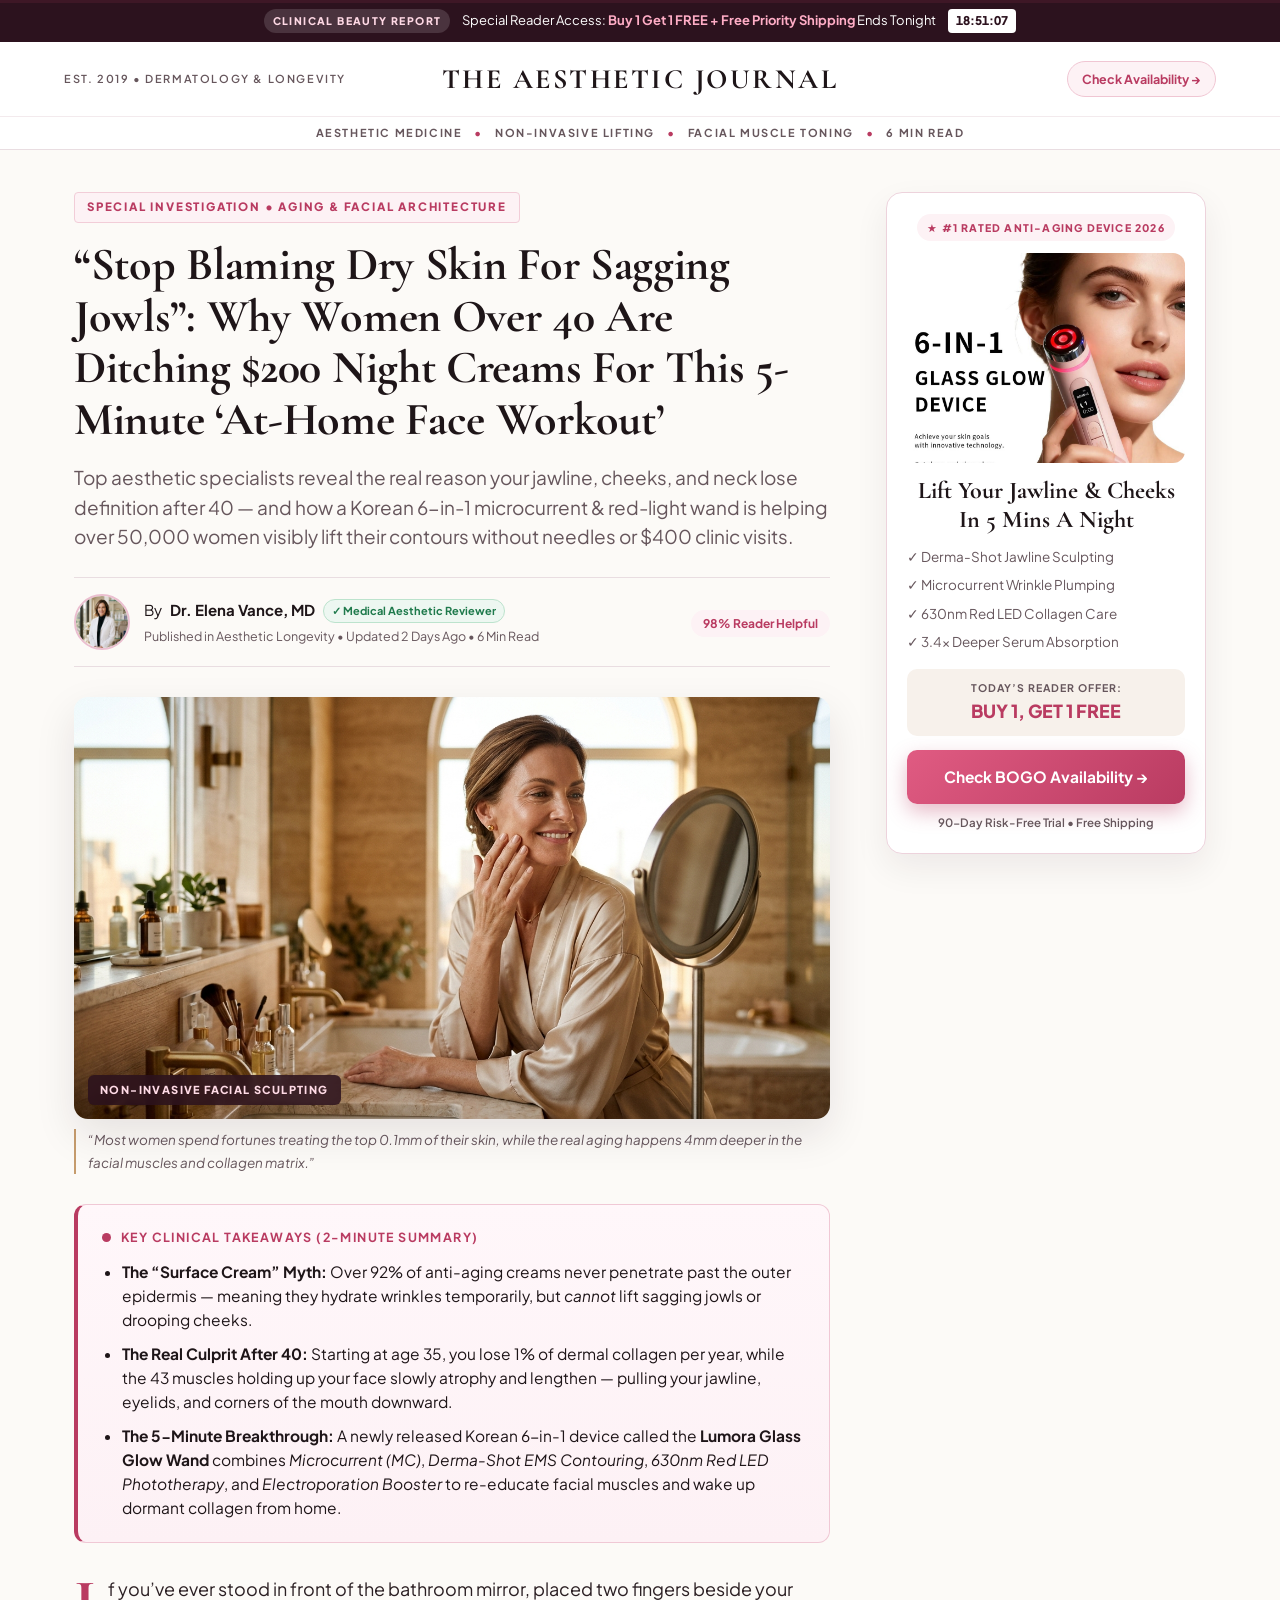
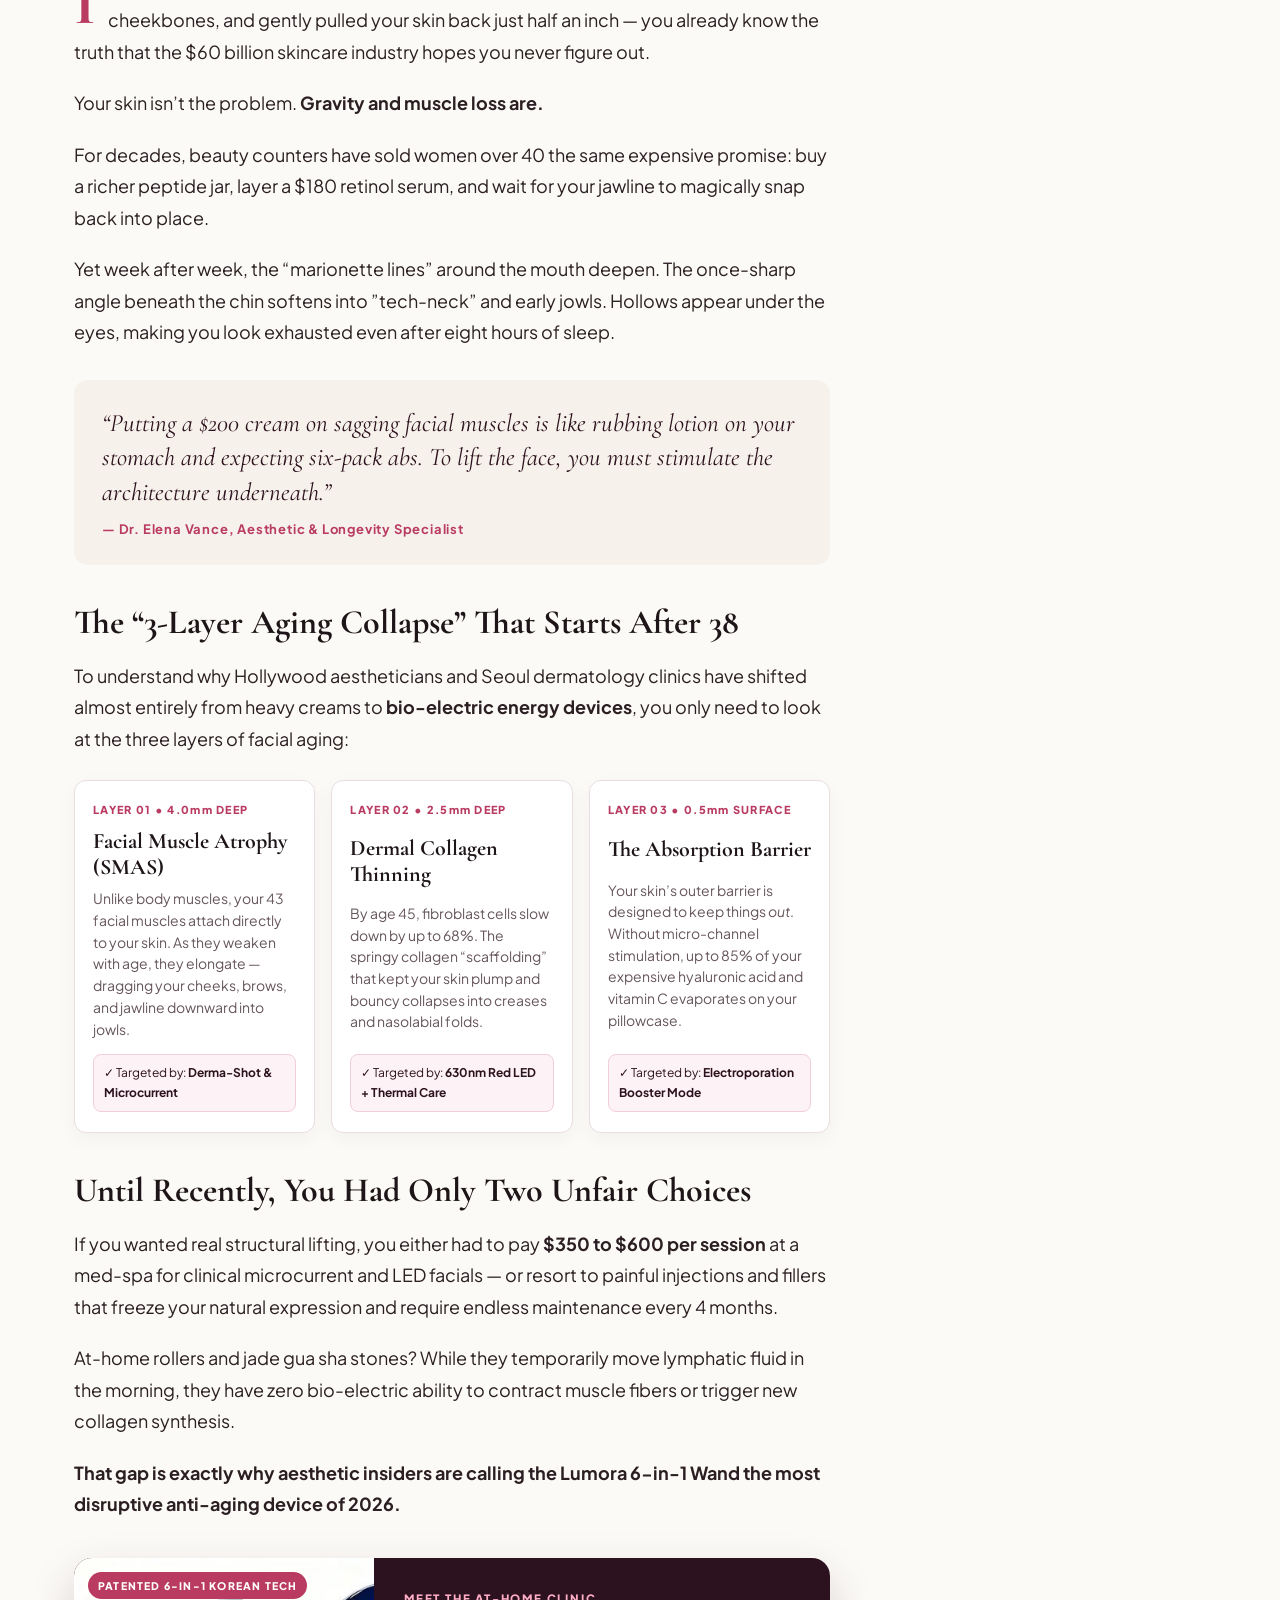
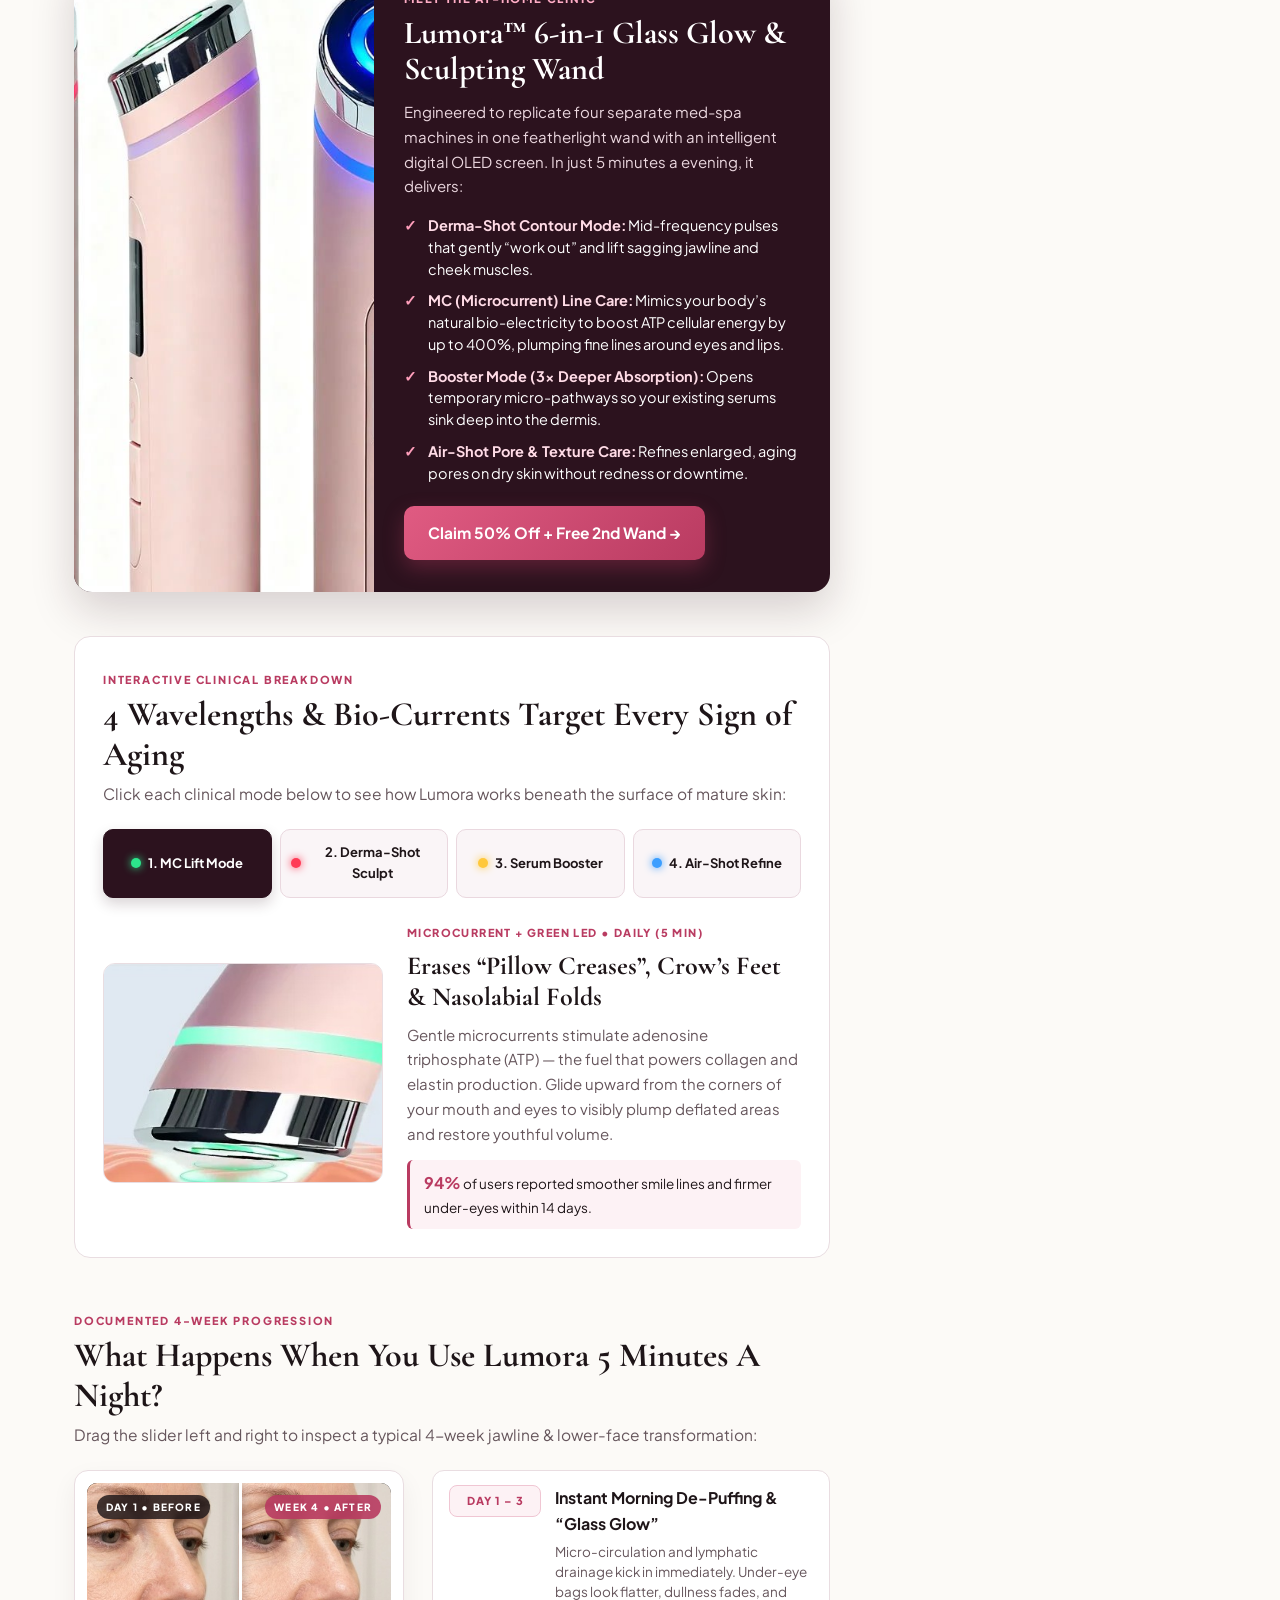
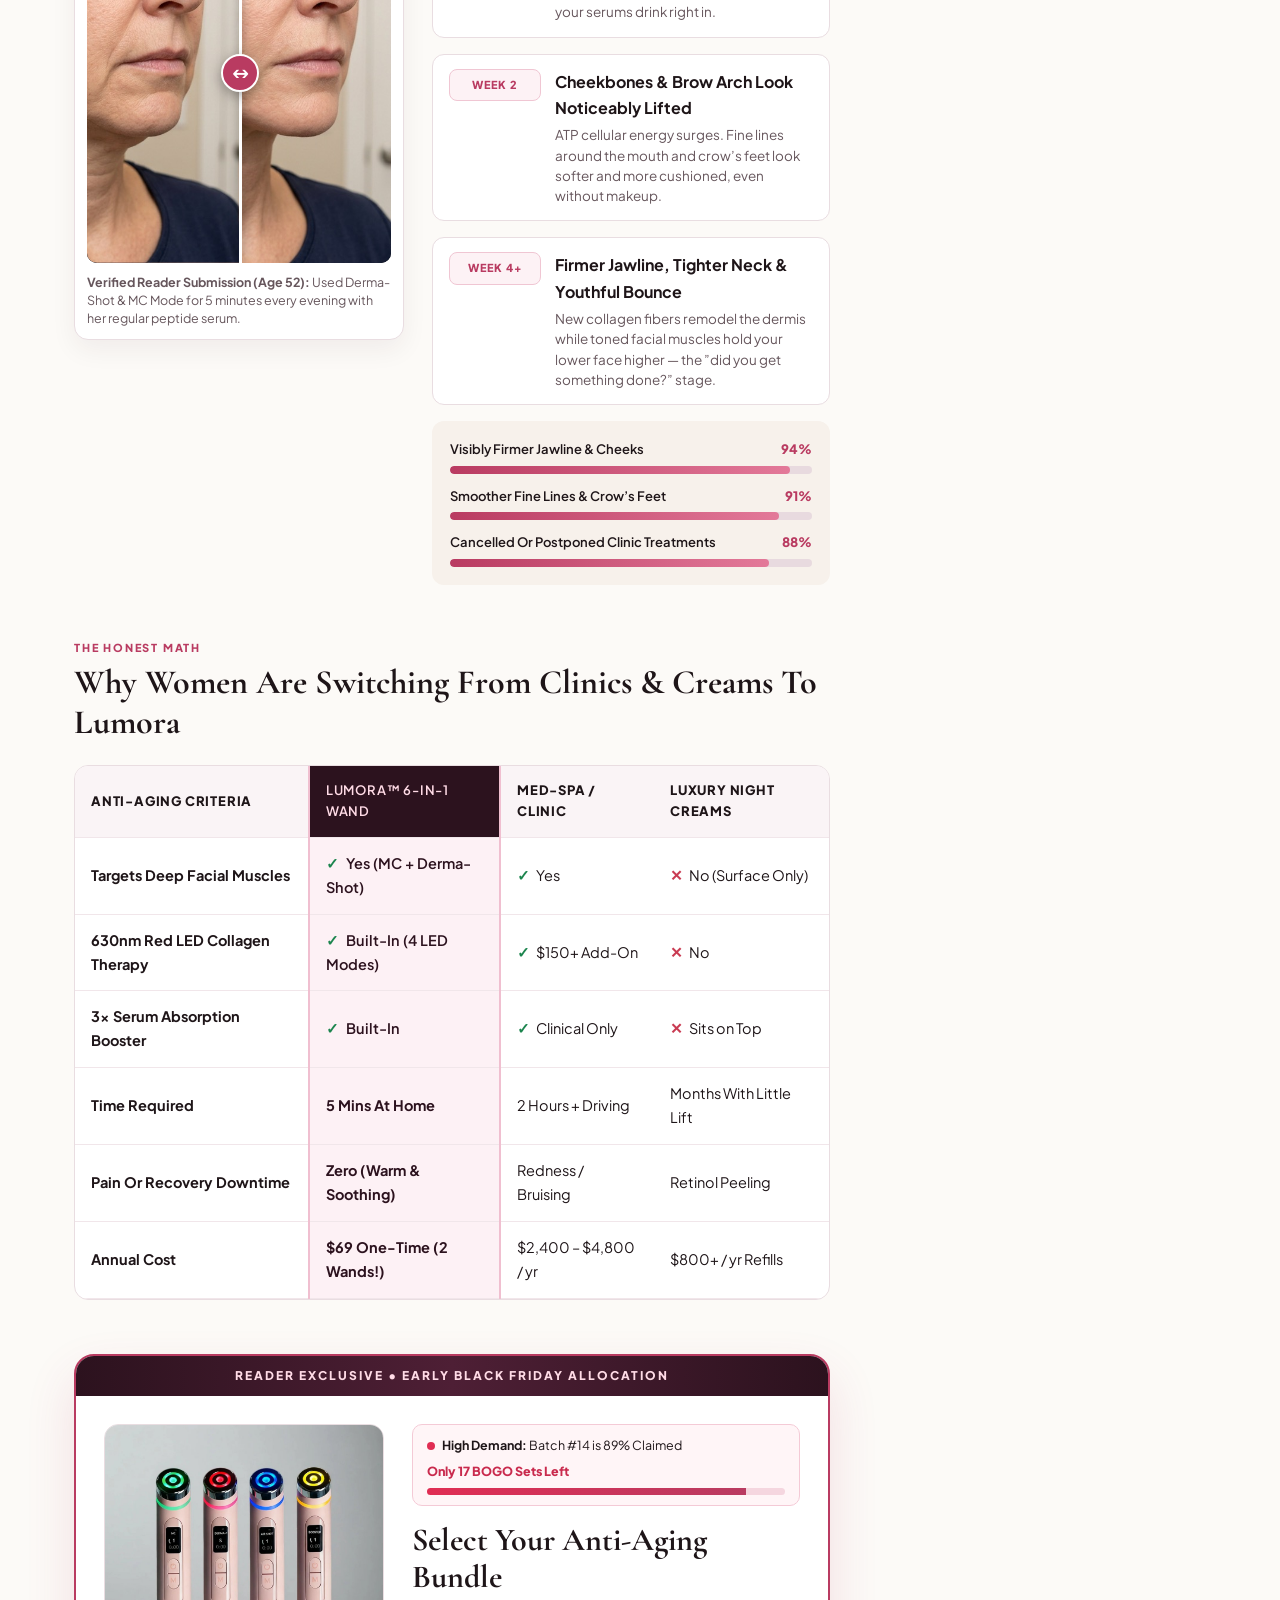
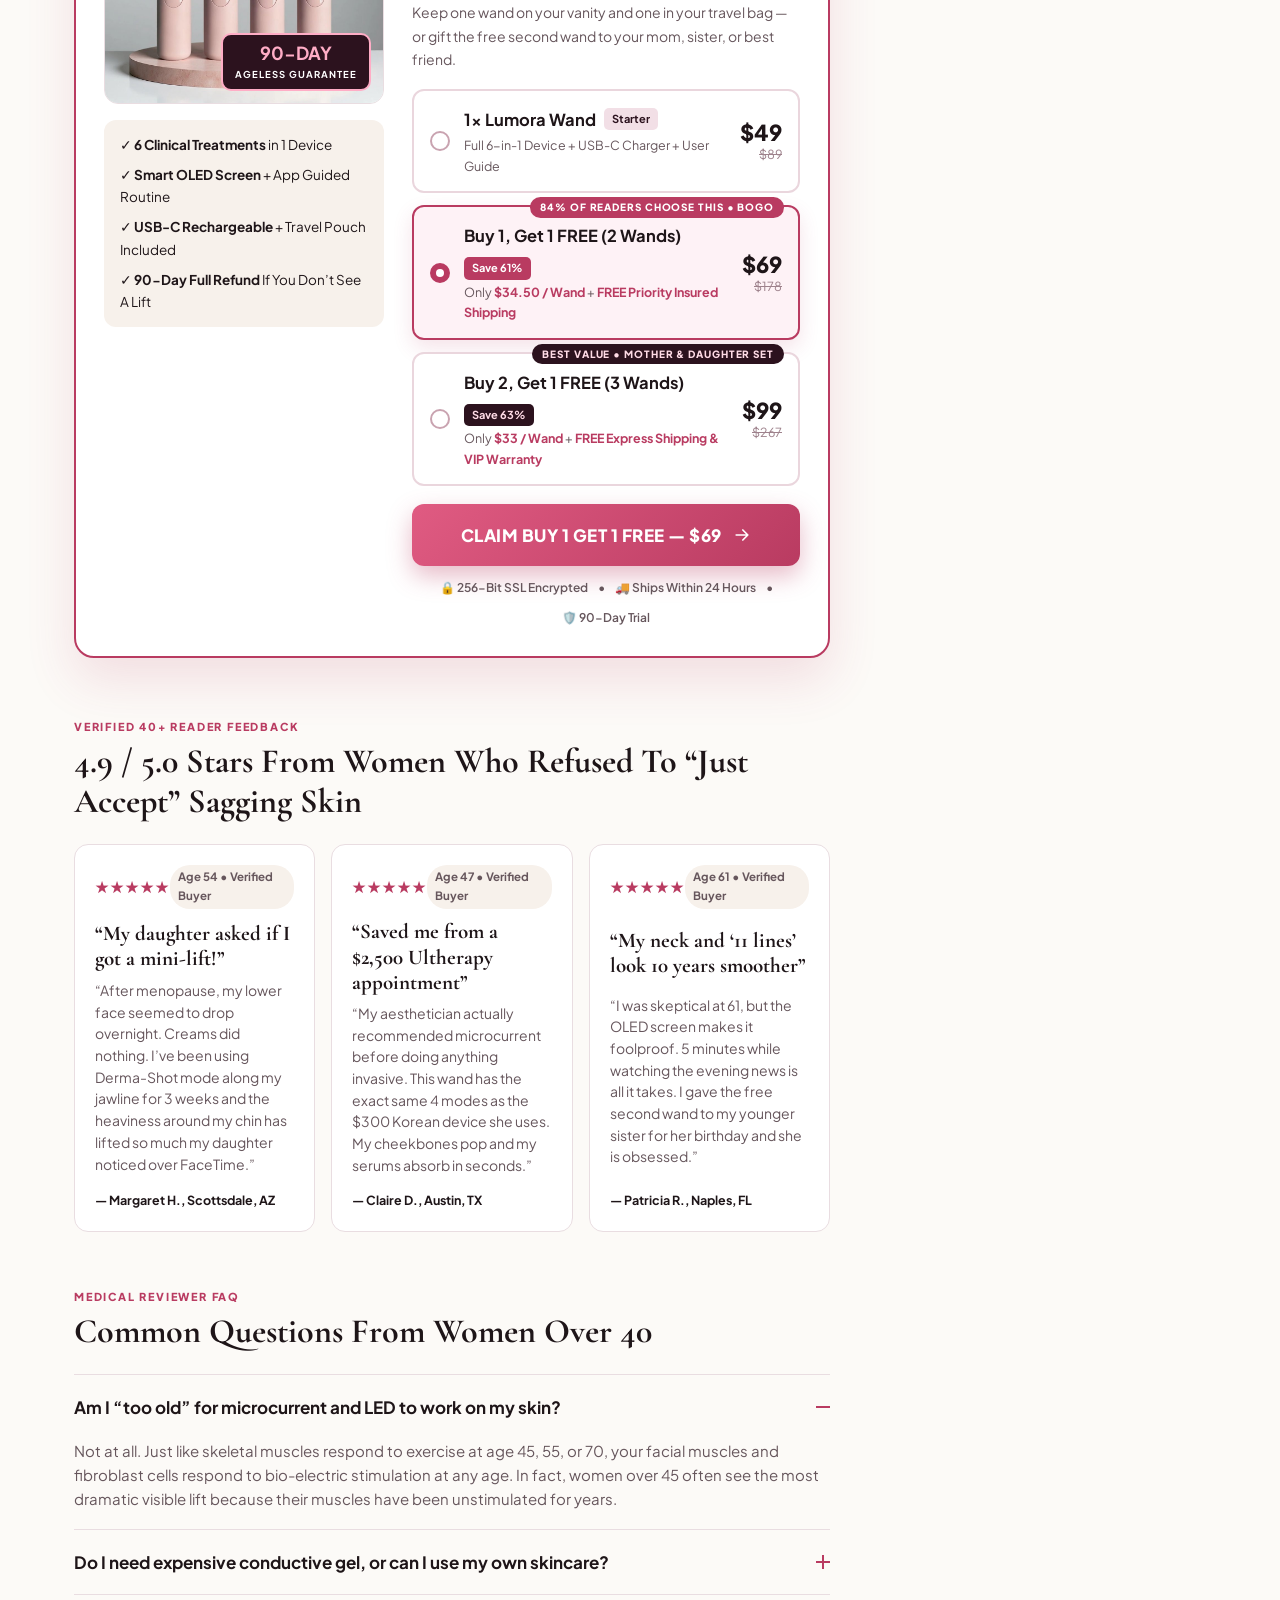
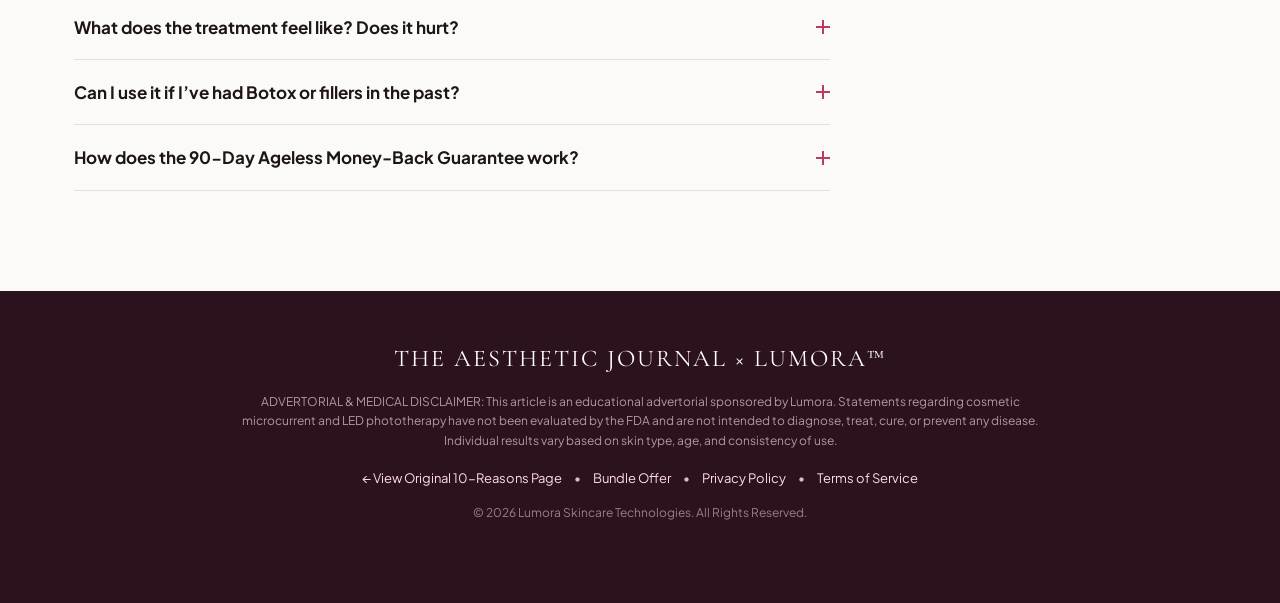
==== v2/index.html @ 158584a9 "Fix /v2 root-relative paths for CSS, JS, and assets on Vercel" ====
<!DOCTYPE html>
<html lang="en">
<head>
  <meta charset="UTF-8" />
  <meta name="viewport" content="width=device-width, initial-scale=1.0" />
  <title>“Stop Blaming Dry Skin For Sagging Jowls” — The 5-Minute At-Home Protocol Lifting 45+ Faces</title>
  <meta name="description" content="Why $200 anti-aging creams can't reach facial muscles — and how Korean dual-frequency microcurrent + 630nm Red LED is helping women over 40 lift sagging jawlines in 5 minutes a night." />
  <link rel="preconnect" href="https://fonts.googleapis.com" />
  <link rel="preconnect" href="https://fonts.gstatic.com" crossorigin />
  <link href="https://fonts.googleapis.com/css2?family=Cormorant+Garamond:ital,wght@0,500;0,600;0,700;1,500;1,600&family=Plus+Jakarta+Sans:wght@400;500;600;700;800&display=swap" rel="stylesheet" />
  <link rel="stylesheet" href="/v2/styles.css" />
</head>
<body>

  <!-- Reading Progress Bar -->
  <div class="read-progress"><div class="read-progress__bar" id="readBar"></div></div>

  <!-- Top Announcement -->
  <div class="ann-bar">
    <div class="ann-bar__inner">
      <span class="ann-bar__pill">CLINICAL BEAUTY REPORT</span>
      <span class="ann-bar__text">Special Reader Access: <strong>Buy 1 Get 1 FREE + Free Priority Shipping</strong> Ends Tonight</span>
      <span class="ann-bar__timer" id="annTimer">02:47:19</span>
    </div>
  </div>

  <!-- Publication Masthead -->
  <header class="masthead">
    <div class="masthead__inner">
      <div class="masthead__left">EST. 2019 • DERMATOLOGY &amp; LONGEVITY</div>
      <div class="masthead__brand">THE AESTHETIC JOURNAL</div>
      <div class="masthead__right">
        <a href="#offer" class="masthead__cta">Check Availability →</a>
      </div>
    </div>
    <nav class="subnav">
      <span>AESTHETIC MEDICINE</span>
      <span class="dot-sep">•</span>
      <span>NON-INVASIVE LIFTING</span>
      <span class="dot-sep">•</span>
      <span>FACIAL MUSCLE TONING</span>
      <span class="dot-sep">•</span>
      <span>6 MIN READ</span>
    </nav>
  </header>

  <!-- Main Editorial + Sticky Sidebar Layout -->
  <div class="layout">
    <main class="article">

      <!-- Category & Headline -->
      <div class="kicker">SPECIAL INVESTIGATION • AGING &amp; FACIAL ARCHITECTURE</div>
      <h1 class="title">“Stop Blaming Dry Skin For Sagging Jowls”: Why Women Over 40 Are Ditching $200 Night Creams For This 5-Minute ‘At-Home Face Workout’</h1>
      <p class="subtitle">Top aesthetic specialists reveal the real reason your jawline, cheeks, and neck lose definition after 40 — and how a Korean 6-in-1 microcurrent &amp; red-light wand is helping over 50,000 women visibly lift their contours without needles or $400 clinic visits.</p>

      <!-- Byline -->
      <div class="byline">
        <img class="byline__avatar" src="/assets/v2_doctor.jpg" alt="Dr. Elena Vance, Aesthetic Specialist" />
        <div class="byline__meta">
          <div class="byline__author">
            By <strong>Dr. Elena Vance, MD</strong>
            <span class="byline__badge">✓ Medical Aesthetic Reviewer</span>
          </div>
          <div class="byline__sub">Published in Aesthetic Longevity • Updated 2 Days Ago • 6 Min Read</div>
        </div>
        <div class="byline__share">
          <span>98% Reader Helpful</span>
        </div>
      </div>

      <!-- Hero Visual -->
      <figure class="hero-fig reveal">
        <div class="hero-fig__img-wrap">
          <img src="/assets/v2_woman_hero.jpg" alt="Woman admiring her lifted, radiant jawline in the morning mirror" />
          <div class="hero-fig__tag">NON-INVASIVE FACIAL SCULPTING</div>
        </div>
        <figcaption>“Most women spend fortunes treating the top 0.1mm of their skin, while the real aging happens 4mm deeper in the facial muscles and collagen matrix.”</figcaption>
      </figure>

      <!-- Executive Summary Box -->
      <div class="exec-summary reveal">
        <div class="exec-summary__head">
          <span class="pulse-dot"></span>
          <strong>KEY CLINICAL TAKEAWAYS (2-MINUTE SUMMARY)</strong>
        </div>
        <ul>
          <li><strong>The “Surface Cream” Myth:</strong> Over 92% of anti-aging creams never penetrate past the outer epidermis — meaning they hydrate wrinkles temporarily, but <em>cannot</em> lift sagging jowls or drooping cheeks.</li>
          <li><strong>The Real Culprit After 40:</strong> Starting at age 35, you lose 1% of dermal collagen per year, while the 43 muscles holding up your face slowly atrophy and lengthen — pulling your jawline, eyelids, and corners of the mouth downward.</li>
          <li><strong>The 5-Minute Breakthrough:</strong> A newly released Korean 6-in-1 device called the <strong>Lumora Glass Glow Wand</strong> combines <em>Microcurrent (MC)</em>, <em>Derma-Shot EMS Contouring</em>, <em>630nm Red LED Phototherapy</em>, and <em>Electroporation Booster</em> to re-educate facial muscles and wake up dormant collagen from home.</li>
        </ul>
      </div>

      <!-- Editorial Story Copy -->
      <div class="prose">
        <p class="dropcap">If you’ve ever stood in front of the bathroom mirror, placed two fingers beside your cheekbones, and gently pulled your skin back just half an inch — you already know the truth that the $60 billion skincare industry hopes you never figure out.</p>

        <p>Your skin isn’t the problem. <strong>Gravity and muscle loss are.</strong></p>

        <p>For decades, beauty counters have sold women over 40 the same expensive promise: buy a richer peptide jar, layer a $180 retinol serum, and wait for your jawline to magically snap back into place.</p>

        <p>Yet week after week, the “marionette lines” around the mouth deepen. The once-sharp angle beneath the chin softens into ”tech-neck” and early jowls. Hollows appear under the eyes, making you look exhausted even after eight hours of sleep.</p>

        <blockquote class="pullquote reveal">
          “Putting a $200 cream on sagging facial muscles is like rubbing lotion on your stomach and expecting six-pack abs. To lift the face, you must stimulate the architecture underneath.”
          <cite>— Dr. Elena Vance, Aesthetic &amp; Longevity Specialist</cite>
        </blockquote>

        <h2>The “3-Layer Aging Collapse” That Starts After 38</h2>
        <p>To understand why Hollywood aestheticians and Seoul dermatology clinics have shifted almost entirely from heavy creams to <strong>bio-electric energy devices</strong>, you only need to look at the three layers of facial aging:</p>
      </div>

      <!-- 3 Pillars Anatomy Cards -->
      <div class="pillars reveal">
        <div class="pillar">
          <div class="pillar__num">LAYER 01 • 4.0mm DEEP</div>
          <h3>Facial Muscle Atrophy (SMAS)</h3>
          <p>Unlike body muscles, your 43 facial muscles attach directly to your skin. As they weaken with age, they elongate — dragging your cheeks, brows, and jawline downward into jowls.</p>
          <div class="pillar__fix">✓ Targeted by: <strong>Derma-Shot &amp; Microcurrent</strong></div>
        </div>
        <div class="pillar">
          <div class="pillar__num">LAYER 02 • 2.5mm DEEP</div>
          <h3>Dermal Collagen Thinning</h3>
          <p>By age 45, fibroblast cells slow down by up to 68%. The springy collagen “scaffolding” that kept your skin plump and bouncy collapses into creases and nasolabial folds.</p>
          <div class="pillar__fix">✓ Targeted by: <strong>630nm Red LED + Thermal Care</strong></div>
        </div>
        <div class="pillar">
          <div class="pillar__num">LAYER 03 • 0.5mm SURFACE</div>
          <h3>The Absorption Barrier</h3>
          <p>Your skin’s outer barrier is designed to keep things <em>out</em>. Without micro-channel stimulation, up to 85% of your expensive hyaluronic acid and vitamin C evaporates on your pillowcase.</p>
          <div class="pillar__fix">✓ Targeted by: <strong>Electroporation Booster Mode</strong></div>
        </div>
      </div>

      <div class="prose">
        <h2>Until Recently, You Had Only Two Unfair Choices</h2>
        <p>If you wanted real structural lifting, you either had to pay <strong>$350 to $600 per session</strong> at a med-spa for clinical microcurrent and LED facials — or resort to painful injections and fillers that freeze your natural expression and require endless maintenance every 4 months.</p>

        <p>At-home rollers and jade gua sha stones? While they temporarily move lymphatic fluid in the morning, they have zero bio-electric ability to contract muscle fibers or trigger new collagen synthesis.</p>

        <p><strong>That gap is exactly why aesthetic insiders are calling the Lumora 6-in-1 Wand the most disruptive anti-aging device of 2026.</strong></p>
      </div>

      <!-- Product Reveal Spotlight -->
      <section class="spotlight reveal">
        <div class="spotlight__grid">
          <div class="spotlight__media">
            <img src="/assets/r6.jpg" alt="Lumora 6-in-1 Glass Glow Wand close up" />
            <span class="spotlight__badge">PATENTED 6-IN-1 KOREAN TECH</span>
          </div>
          <div class="spotlight__content">
            <div class="spotlight__eyebrow">MEET THE AT-HOME CLINIC</div>
            <h3>Lumora™ 6-in-1 Glass Glow &amp; Sculpting Wand</h3>
            <p>Engineered to replicate four separate med-spa machines in one featherlight wand with an intelligent digital OLED screen. In just 5 minutes a evening, it delivers:</p>
            <ul class="check-list">
              <li><strong>Derma-Shot Contour Mode:</strong> Mid-frequency pulses that gently “work out” and lift sagging jawline and cheek muscles.</li>
              <li><strong>MC (Microcurrent) Line Care:</strong> Mimics your body’s natural bio-electricity to boost ATP cellular energy by up to 400%, plumping fine lines around eyes and lips.</li>
              <li><strong>Booster Mode (3× Deeper Absorption):</strong> Opens temporary micro-pathways so your existing serums sink deep into the dermis.</li>
              <li><strong>Air-Shot Pore &amp; Texture Care:</strong> Refines enlarged, aging pores on dry skin without redness or downtime.</li>
            </ul>
            <a href="#offer" class="btn-editorial">Claim 50% Off + Free 2nd Wand →</a>
          </div>
        </div>
      </section>

      <!-- Interactive 4-Mode Clinical Switcher -->
      <section class="modes-sec reveal">
        <div class="sec-head">
          <span class="sec-head__kicker">INTERACTIVE CLINICAL BREAKDOWN</span>
          <h2>4 Wavelengths &amp; Bio-Currents Target Every Sign of Aging</h2>
          <p>Click each clinical mode below to see how Lumora works beneath the surface of mature skin:</p>
        </div>

        <div class="modes-tabs" role="tablist">
          <button class="mode-tab is-active" data-mode="mc" role="tab">
            <span class="led-dot led-dot--green"></span>1. MC Lift Mode
          </button>
          <button class="mode-tab" data-mode="derma" role="tab">
            <span class="led-dot led-dot--red"></span>2. Derma-Shot Sculpt
          </button>
          <button class="mode-tab" data-mode="booster" role="tab">
            <span class="led-dot led-dot--yellow"></span>3. Serum Booster
          </button>
          <button class="mode-tab" data-mode="air" role="tab">
            <span class="led-dot led-dot--blue"></span>4. Air-Shot Refine
          </button>
        </div>

        <div class="modes-panels">
          <div class="mode-panel is-active" data-panel="mc">
            <img src="/assets/r2.jpg" alt="MC Mode Line and Volume Care" />
            <div class="mode-panel__info">
              <span class="mode-panel__tag">MICROCURRENT + GREEN LED • DAILY (5 MIN)</span>
              <h3>Erases “Pillow Creases”, Crow’s Feet &amp; Nasolabial Folds</h3>
              <p>Gentle microcurrents stimulate adenosine triphosphate (ATP) — the fuel that powers collagen and elastin production. Glide upward from the corners of your mouth and eyes to visibly plump deflated areas and restore youthful volume.</p>
              <div class="mode-panel__stat"><strong>94%</strong> of users reported smoother smile lines and firmer under-eyes within 14 days.</div>
            </div>
          </div>

          <div class="mode-panel" data-panel="derma">
            <img src="/assets/r8.jpg" alt="Derma Shot Mode Contour and Elasticity" />
            <div class="mode-panel__info">
              <span class="mode-panel__tag">EMS CONTOUR + 630nm RED LED • 3× WEEK</span>
              <h3>Snatches Sagging Jowls, Double Chin &amp; Neck Laxity</h3>
              <p>Specifically calibrated for the deeper SMAS muscle layer along the mandible and cheekbones. Pause for 1–2 seconds along your jawline to feel a gentle, painless toning pulse that lifts drooping contours back where they belong.</p>
              <div class="mode-panel__stat"><strong>91%</strong> noticed a sharper, more sculpted jawline and tighter neck appearance by Week 3.</div>
            </div>
          </div>

          <div class="mode-panel" data-panel="booster">
            <img src="/assets/r3.jpg" alt="Booster Mode Glow Care" />
            <div class="mode-panel__info">
              <span class="mode-panel__tag">ELECTROPORATION + AMBER LED • DAILY</span>
              <h3>Makes Your $30 Drugstore Serum Perform Like a $250 Cream</h3>
              <p>Instead of letting active ingredients sit on dead surface cells, Booster Mode uses gentle warmth and sonic vibration to push hyaluronic acid, peptides, and niacinamide deep into thirsty mature skin.</p>
              <div class="mode-panel__stat"><strong>3.4×</strong> deeper active ingredient penetration compared to applying skincare with fingertips.</div>
            </div>
          </div>

          <div class="mode-panel" data-panel="air">
            <img src="/assets/ugc5.jpg" alt="Air Shot Mode Pore Care" />
            <div class="mode-panel__info">
              <span class="mode-panel__tag">MICRO-ARC + BLUE LED • 2× WEEK ON DRY SKIN</span>
              <h3>Tightens “Orange Peel” Aging Pores &amp; Rough Texture</h3>
              <p>As collagen drops after 40, pores stretch into teardrop shapes that trap foundation and make skin look textured. Air-Shot Mode resurfaces and tightens pore walls without any peeling or irritation.</p>
              <div class="mode-panel__stat"><strong>89%</strong> saw visibly smaller pores and ”glass-smooth” makeup application after 2 weeks.</div>
            </div>
          </div>
        </div>
      </section>

      <!-- Interactive Before / After Slider + 30-Day Timeline -->
      <section class="results-sec reveal" id="results">
        <div class="sec-head">
          <span class="sec-head__kicker">DOCUMENTED 4-WEEK PROGRESSION</span>
          <h2>What Happens When You Use Lumora 5 Minutes A Night?</h2>
          <p>Drag the slider left and right to inspect a typical 4-week jawline &amp; lower-face transformation:</p>
        </div>

        <div class="results-grid">
          <!-- Interactive Before/After Slider -->
          <div class="ba-card">
            <div class="ba-slider" id="baSlider">
              <img src="/assets/v2_after.jpg" alt="After 4 weeks of Lumora jawline sculpting" class="ba-slider__img ba-slider__img--after" />
              <img src="/assets/v2_before.jpg" alt="Before Lumora jawline sculpting" class="ba-slider__img ba-slider__img--before" id="baBeforeImg" />
              <span class="ba-label ba-label--before">DAY 1 • BEFORE</span>
              <span class="ba-label ba-label--after">WEEK 4 • AFTER</span>
              <div class="ba-divider" id="baDivider" style="left:50%">
                <div class="ba-handle">↔</div>
              </div>
              <input type="range" min="10" max="90" value="50" class="ba-range" id="baRange" aria-label="Compare before and after" />
            </div>
            <p class="ba-caption"><strong>Verified Reader Submission (Age 52):</strong> Used Derma-Shot &amp; MC Mode for 5 minutes every evening with her regular peptide serum.</p>
          </div>

          <!-- Week-by-Week Timeline -->
          <div class="timeline">
            <div class="tl-item">
              <div class="tl-badge">DAY 1 – 3</div>
              <div class="tl-body">
                <h4>Instant Morning De-Puffing &amp; “Glass Glow”</h4>
                <p>Micro-circulation and lymphatic drainage kick in immediately. Under-eye bags look flatter, dullness fades, and your serums drink right in.</p>
              </div>
            </div>
            <div class="tl-item">
              <div class="tl-badge">WEEK 2</div>
              <div class="tl-body">
                <h4>Cheekbones &amp; Brow Arch Look Noticeably Lifted</h4>
                <p>ATP cellular energy surges. Fine lines around the mouth and crow’s feet look softer and more cushioned, even without makeup.</p>
              </div>
            </div>
            <div class="tl-item">
              <div class="tl-badge">WEEK 4+</div>
              <div class="tl-body">
                <h4>Firmer Jawline, Tighter Neck &amp; Youthful Bounce</h4>
                <p>New collagen fibers remodel the dermis while toned facial muscles hold your lower face higher — the ”did you get something done?” stage.</p>
              </div>
            </div>

            <!-- Animated Stat Meters -->
            <div class="stat-bars" id="statBars">
              <div class="stat-row">
                <div class="stat-row__top"><span>Visibly Firmer Jawline &amp; Cheeks</span><strong>94%</strong></div>
                <div class="stat-track"><div class="stat-fill" data-width="94"></div></div>
              </div>
              <div class="stat-row">
                <div class="stat-row__top"><span>Smoother Fine Lines &amp; Crow’s Feet</span><strong>91%</strong></div>
                <div class="stat-track"><div class="stat-fill" data-width="91"></div></div>
              </div>
              <div class="stat-row">
                <div class="stat-row__top"><span>Cancelled Or Postponed Clinic Treatments</span><strong>88%</strong></div>
                <div class="stat-track"><div class="stat-fill" data-width="88"></div></div>
              </div>
            </div>
          </div>
        </div>
      </section>

      <!-- Cost & Efficacy Comparison Table -->
      <section class="comp-sec reveal">
        <div class="sec-head">
          <span class="sec-head__kicker">THE HONEST MATH</span>
          <h2>Why Women Are Switching From Clinics &amp; Creams To Lumora</h2>
        </div>

        <div class="comp-table-wrap">
          <table class="comp-table">
            <thead>
              <tr>
                <th>Anti-Aging Criteria</th>
                <th class="is-highlight">Lumora™ 6-in-1 Wand</th>
                <th>Med-Spa / Clinic</th>
                <th>Luxury Night Creams</th>
              </tr>
            </thead>
            <tbody>
              <tr>
                <td><strong>Targets Deep Facial Muscles</strong></td>
                <td class="is-highlight"><span class="yes">✓</span> Yes (MC + Derma-Shot)</td>
                <td><span class="yes">✓</span> Yes</td>
                <td><span class="no">✕</span> No (Surface Only)</td>
              </tr>
              <tr>
                <td><strong>630nm Red LED Collagen Therapy</strong></td>
                <td class="is-highlight"><span class="yes">✓</span> Built-In (4 LED Modes)</td>
                <td><span class="yes">✓</span> $150+ Add-On</td>
                <td><span class="no">✕</span> No</td>
              </tr>
              <tr>
                <td><strong>3× Serum Absorption Booster</strong></td>
                <td class="is-highlight"><span class="yes">✓</span> Built-In</td>
                <td><span class="yes">✓</span> Clinical Only</td>
                <td><span class="no">✕</span> Sits on Top</td>
              </tr>
              <tr>
                <td><strong>Time Required</strong></td>
                <td class="is-highlight"><strong>5 Mins At Home</strong></td>
                <td>2 Hours + Driving</td>
                <td>Months With Little Lift</td>
              </tr>
              <tr>
                <td><strong>Pain Or Recovery Downtime</strong></td>
                <td class="is-highlight"><strong>Zero (Warm &amp; Soothing)</strong></td>
                <td>Redness / Bruising</td>
                <td>Retinol Peeling</td>
              </tr>
              <tr>
                <td><strong>Annual Cost</strong></td>
                <td class="is-highlight"><strong>$69 One-Time (2 Wands!)</strong></td>
                <td>$2,400 – $4,800 / yr</td>
                <td>$800+ / yr Refills</td>
              </tr>
            </tbody>
          </table>
        </div>
      </section>

      <!-- Reader Offer / Interactive Bundle Selector -->
      <section class="offer-sec reveal" id="offer">
        <div class="offer-box">
          <div class="offer-box__ribbon">READER EXCLUSIVE • EARLY BLACK FRIDAY ALLOCATION</div>

          <div class="offer-box__grid">
            <!-- Left Visual Column -->
            <div class="offer-box__left">
              <div class="offer-box__img-card">
                <img src="/assets/r4.jpg" alt="Lumora 6-in-1 Wands showing all 4 LED modes" />
                <div class="offer-box__guarantee-badge">
                  <strong>90-DAY</strong>
                  <span>AGELESS GUARANTEE</span>
                </div>
              </div>
              <div class="offer-box__perks">
                <div>✓ <strong>6 Clinical Treatments</strong> in 1 Device</div>
                <div>✓ <strong>Smart OLED Screen</strong> + App Guided Routine</div>
                <div>✓ <strong>USB-C Rechargeable</strong> + Travel Pouch Included</div>
                <div>✓ <strong>90-Day Full Refund</strong> If You Don’t See A Lift</div>
              </div>
            </div>

            <!-- Right Interactive Bundle Selector -->
            <div class="offer-box__right">
              <div class="stock-bar">
                <div class="stock-bar__top">
                  <span><i class="live-dot"></i> <strong>High Demand:</strong> Batch #14 is 89% Claimed</span>
                  <span class="stock-bar__low">Only 17 BOGO Sets Left</span>
                </div>
                <div class="stock-bar__track"><div class="stock-bar__fill" style="width:89%"></div></div>
              </div>

              <h2 class="offer-box__title">Select Your Anti-Aging Bundle</h2>
              <p class="offer-box__sub">Keep one wand on your vanity and one in your travel bag — or gift the free second wand to your mom, sister, or best friend.</p>

              <div class="v2-bundles" role="radiogroup" aria-label="Select bundle">
                <!-- Tier 1 -->
                <label class="v2-bundle" data-cta="CLAIM 1 WAND — $49 (SAVE $40)" data-url="#checkout-v2-1">
                  <input type="radio" name="v2bundle" value="1" />
                  <span class="v2-bundle__radio"></span>
                  <span class="v2-bundle__mid">
                    <span class="v2-bundle__row">
                      <strong>1× Lumora Wand</strong>
                      <span class="v2-pill">Starter</span>
                    </span>
                    <span class="v2-bundle__desc">Full 6-in-1 Device + USB-C Charger + User Guide</span>
                  </span>
                  <span class="v2-bundle__price">
                    <strong>$49</strong>
                    <s>$89</s>
                  </span>
                </label>

                <!-- Tier 2 (Default BOGO) -->
                <label class="v2-bundle is-selected" data-cta="CLAIM BUY 1 GET 1 FREE — $69" data-url="#checkout-v2-2">
                  <span class="v2-bundle__badge">84% OF READERS CHOOSE THIS • BOGO</span>
                  <input type="radio" name="v2bundle" value="2" checked />
                  <span class="v2-bundle__radio"></span>
                  <span class="v2-bundle__mid">
                    <span class="v2-bundle__row">
                      <strong>Buy 1, Get 1 FREE (2 Wands)</strong>
                      <span class="v2-pill v2-pill--gold">Save 61%</span>
                    </span>
                    <span class="v2-bundle__desc">Only <b>$34.50 / Wand</b> + <b>FREE Priority Insured Shipping</b></span>
                  </span>
                  <span class="v2-bundle__price">
                    <strong>$69</strong>
                    <s>$178</s>
                  </span>
                </label>

                <!-- Tier 3 -->
                <label class="v2-bundle" data-cta="CLAIM 3-WAND VIP PACK — $99" data-url="#checkout-v2-3">
                  <span class="v2-bundle__badge v2-bundle__badge--dark">BEST VALUE • MOTHER &amp; DAUGHTER SET</span>
                  <input type="radio" name="v2bundle" value="3" />
                  <span class="v2-bundle__radio"></span>
                  <span class="v2-bundle__mid">
                    <span class="v2-bundle__row">
                      <strong>Buy 2, Get 1 FREE (3 Wands)</strong>
                      <span class="v2-pill v2-pill--dark">Save 63%</span>
                    </span>
                    <span class="v2-bundle__desc">Only <b>$33 / Wand</b> + <b>FREE Express Shipping &amp; VIP Warranty</b></span>
                  </span>
                  <span class="v2-bundle__price">
                    <strong>$99</strong>
                    <s>$267</s>
                  </span>
                </label>
              </div>

              <a href="#checkout-v2-2" class="btn-checkout js-cta" id="v2CtaBtn">
                <span id="v2CtaText">CLAIM BUY 1 GET 1 FREE — $69</span>
                <svg viewBox="0 0 24 24" width="20" height="20"><path d="M5 12h14m-6-6 6 6-6 6" fill="none" stroke="currentColor" stroke-width="2" stroke-linecap="round" stroke-linejoin="round"/></svg>
              </a>

              <div class="trust-row">
                <span>🔒 256-Bit SSL Encrypted</span>
                <span>•</span>
                <span>🚚 Ships Within 24 Hours</span>
                <span>•</span>
                <span>🛡️ 90-Day Trial</span>
              </div>
            </div>
          </div>
        </div>
      </section>

      <!-- Verified Reader Reviews (45–65 Demographic) -->
      <section class="rev-sec reveal">
        <div class="sec-head">
          <span class="sec-head__kicker">VERIFIED 40+ READER FEEDBACK</span>
          <h2>4.9 / 5.0 Stars From Women Who Refused To “Just Accept” Sagging Skin</h2>
        </div>

        <div class="rev-grid">
          <article class="rev-card">
            <div class="rev-card__top">
              <span class="rev-stars">★★★★★</span>
              <span class="rev-age">Age 54 • Verified Buyer</span>
            </div>
            <h3>“My daughter asked if I got a mini-lift!”</h3>
            <p>“After menopause, my lower face seemed to drop overnight. Creams did nothing. I’ve been using Derma-Shot mode along my jawline for 3 weeks and the heaviness around my chin has lifted so much my daughter noticed over FaceTime.”</p>
            <div class="rev-author">— Margaret H., Scottsdale, AZ</div>
          </article>

          <article class="rev-card">
            <div class="rev-card__top">
              <span class="rev-stars">★★★★★</span>
              <span class="rev-age">Age 47 • Verified Buyer</span>
            </div>
            <h3>“Saved me from a $2,500 Ultherapy appointment”</h3>
            <p>“My aesthetician actually recommended microcurrent before doing anything invasive. This wand has the exact same 4 modes as the $300 Korean device she uses. My cheekbones pop and my serums absorb in seconds.”</p>
            <div class="rev-author">— Claire D., Austin, TX</div>
          </article>

          <article class="rev-card">
            <div class="rev-card__top">
              <span class="rev-stars">★★★★★</span>
              <span class="rev-age">Age 61 • Verified Buyer</span>
            </div>
            <h3>“My neck and ‘11 lines’ look 10 years smoother”</h3>
            <p>“I was skeptical at 61, but the OLED screen makes it foolproof. 5 minutes while watching the evening news is all it takes. I gave the free second wand to my younger sister for her birthday and she is obsessed.”</p>
            <div class="rev-author">— Patricia R., Naples, FL</div>
          </article>
        </div>
      </section>

      <!-- Clinical FAQ -->
      <section class="faq-sec reveal">
        <div class="sec-head">
          <span class="sec-head__kicker">MEDICAL REVIEWER FAQ</span>
          <h2>Common Questions From Women Over 40</h2>
        </div>

        <div class="faq-list">
          <div class="faq-item is-open">
            <button class="faq-q" aria-expanded="true">
              <span>Am I “too old” for microcurrent and LED to work on my skin?</span>
              <i class="faq-icon"></i>
            </button>
            <div class="faq-a" style="height:auto">
              <div class="faq-a__inner">Not at all. Just like skeletal muscles respond to exercise at age 45, 55, or 70, your facial muscles and fibroblast cells respond to bio-electric stimulation at any age. In fact, women over 45 often see the most dramatic visible lift because their muscles have been unstimulated for years.</div>
            </div>
          </div>

          <div class="faq-item">
            <button class="faq-q" aria-expanded="false">
              <span>Do I need expensive conductive gel, or can I use my own skincare?</span>
              <i class="faq-icon"></i>
            </button>
            <div class="faq-a">
              <div class="faq-a__inner">You can use any water-based serum, hyaluronic acid, peptide gel, or moisturizer you already own! In fact, Lumora’s Booster Mode is specifically designed to push your existing anti-aging skincare up to 3.4× deeper into the skin.</div>
            </div>
          </div>

          <div class="faq-item">
            <button class="faq-q" aria-expanded="false">
              <span>What does the treatment feel like? Does it hurt?</span>
              <i class="faq-icon"></i>
            </button>
            <div class="faq-a">
              <div class="faq-a__inner">It is completely painless and deeply relaxing. On Levels 1–2, you’ll feel soothing warmth and a gentle micro-vibration. On Levels 3–5 in Derma-Shot mode, you’ll feel a rhythmic, painless toning pulse as your jawline muscles gently contract and lift.</div>
            </div>
          </div>

          <div class="faq-item">
            <button class="faq-q" aria-expanded="false">
              <span>Can I use it if I’ve had Botox or fillers in the past?</span>
              <i class="faq-icon"></i>
            </button>
            <div class="faq-a">
              <div class="faq-a__inner">Yes — wait 2 weeks after fresh injectables, then Lumora is wonderful for maintaining skin elasticity and circulation around treated areas. (Avoid use if you are pregnant, have a cardiac pacemaker, epilepsy, or active metal facial implants.)</div>
            </div>
          </div>

          <div class="faq-item">
            <button class="faq-q" aria-expanded="false">
              <span>How does the 90-Day Ageless Money-Back Guarantee work?</span>
              <i class="faq-icon"></i>
            </button>
            <div class="faq-a">
              <div class="faq-a__inner">Take a photo on Day 1, then use your Lumora Wand for 5 minutes a night. If you don’t see a firmer jawline, smoother lines, and a radiant glow within 90 days, simply email our support team for a full 100% refund — even if you’ve used the wand daily.</div>
            </div>
          </div>
        </div>
      </section>

    </main>

    <!-- Sticky Desktop Sidebar -->
    <aside class="sidebar">
      <div class="side-card">
        <div class="side-card__tag">★ #1 RATED ANTI-AGING DEVICE 2026</div>
        <img src="/assets/r1.jpg" alt="Lumora 6-in-1 Wand" class="side-card__img" />
        <h3>Lift Your Jawline &amp; Cheeks In 5 Mins A Night</h3>
        <ul class="side-card__list">
          <li>✓ Derma-Shot Jawline Sculpting</li>
          <li>✓ Microcurrent Wrinkle Plumping</li>
          <li>✓ 630nm Red LED Collagen Care</li>
          <li>✓ 3.4× Deeper Serum Absorption</li>
        </ul>
        <div class="side-card__deal">
          <span>TODAY’S READER OFFER:</span>
          <strong>BUY 1, GET 1 FREE</strong>
        </div>
        <a href="#offer" class="btn-editorial btn-editorial--full">Check BOGO Availability →</a>
        <div class="side-card__foot">90-Day Risk-Free Trial • Free Shipping</div>
      </div>
    </aside>
  </div>

  <!-- Editorial Footer -->
  <footer class="ed-footer">
    <div class="ed-footer__inner">
      <div class="ed-footer__brand">THE AESTHETIC JOURNAL × LUMORA™</div>
      <p class="ed-footer__disclaimer">ADVERTORIAL &amp; MEDICAL DISCLAIMER: This article is an educational advertorial sponsored by Lumora. Statements regarding cosmetic microcurrent and LED phototherapy have not been evaluated by the FDA and are not intended to diagnose, treat, cure, or prevent any disease. Individual results vary based on skin type, age, and consistency of use.</p>
      <div class="ed-footer__links">
        <a href="../">← View Original 10-Reasons Page</a>
        <span>•</span>
        <a href="#offer">Bundle Offer</a>
        <span>•</span>
        <a href="#">Privacy Policy</a>
        <span>•</span>
        <a href="#">Terms of Service</a>
      </div>
      <p class="ed-footer__copy">© 2026 Lumora Skincare Technologies. All Rights Reserved.</p>
    </div>
  </footer>

  <!-- Mobile Sticky Bottom Bar -->
  <div class="mob-sticky" id="mobSticky">
    <div class="mob-sticky__info">
      <strong>Buy 1, Get 1 FREE</strong>
      <span>90-Day Guarantee • Ends Tonight</span>
    </div>
    <a href="#offer" class="mob-sticky__btn">Claim BOGO →</a>
  </div>

  <script src="/v2/script.js"></script>
  <script>
    window.va = window.va || function () { (window.vaq = window.vaq || []).push(arguments); };
  </script>
  <script defer src="/_vercel/insights/script.js"></script>
</body>
</html>
---- v2/styles.css ----
/* =========================================================
   THE AESTHETIC JOURNAL — Anti-Aging Editorial Advertorial (v2)
   ========================================================= */
:root {
  --bg: #fcfaf7;
  --paper: #ffffff;
  --cream: #f7f1eb;
  --blush: #fdf2f5;
  --ink: #1e1518;
  --muted: #66565c;
  -- plum: #2c121e;
  --plum: #2c121e;
  --rose: #b93b61;
  --rose-dark: #96294a;
  --gold: #c69c6d;
  --border: #e9dde1;
  --serif: "Cormorant Garamond", Georgia, serif;
  --sans: "Plus Jakarta Sans", -apple-system, BlinkMacSystemFont, sans-serif;
  --radius: 14px;
}

*, *::before, *::after { box-sizing: border-box; }
html { scroll-behavior: smooth; }
body {
  margin: 0;
  background: var(--bg);
  color: var(--ink);
  font-family: var(--sans);
  line-height: 1.65;
  -webkit-font-smoothing: antialiased;
}
img { display: block; max-width: 100%; }
a { color: inherit; }
h1, h2, h3, h4, p, figure, blockquote { margin: 0; }

/* ---------------- READING PROGRESS ---------------- */
.read-progress {
  position: fixed; top: 0; left: 0; right: 0; height: 3px;
  background: rgba(185, 59, 97, 0.12); z-index: 120;
}
.read-progress__bar {
  height: 100%; width: 0%;
  background: linear-gradient(90deg, #b93b61, #e883a0);
  transition: width 80ms linear;
}

/* ---------------- ANNOUNCEMENT BAR ---------------- */
.ann-bar {
  background: var(--plum); color: #fff;
  padding: 9px 16px; font-size: 13px;
}
.ann-bar__inner {
  max-width: 1200px; margin: 0 auto;
  display: flex; align-items: center; justify-content: center; gap: 12px; flex-wrap: wrap;
}
.ann-bar__pill {
  background: rgba(255,255,255,0.14); color: #ffd9e5;
  font-size: 10.5px; font-weight: 800; letter-spacing: 1.4px;
  padding: 3px 9px; border-radius: 30px;
}
.ann-bar__text strong { color: #ffadc6; }
.ann-bar__timer {
  background: #fff; color: var(--plum);
  font-weight: 800; font-size: 12px; padding: 2px 8px; border-radius: 4px;
  font-variant-numeric: tabular-nums;
}

/* ---------------- MASTHEAD ---------------- */
.masthead {
  background: var(--paper);
  border-bottom: 1px solid var(--border);
  position: sticky; top: 0; z-index: 90;
  backdrop-filter: blur(10px);
  background: rgba(255,255,255,0.94);
}
.masthead__inner {
  max-width: 1200px; margin: 0 auto; padding: 14px 24px;
  display: grid; grid-template-columns: 1fr auto 1fr; align-items: center;
}
.masthead__left { font-size: 11px; letter-spacing: 1.6px; color: var(--muted); font-weight: 600; }
.masthead__brand {
  font-family: var(--serif); font-size: 28px; font-weight: 700;
  letter-spacing: 2.5px; color: var(--ink); text-align: center;
}
.masthead__right { display: flex; justify-content: flex-end; }
.masthead__cta {
  text-decoration: none; font-size: 12.5px; font-weight: 700;
  background: var(--blush); color: var(--rose);
  border: 1px solid #f0c6d3; padding: 7px 14px; border-radius: 30px;
  transition: all 200ms ease;
}
.masthead__cta:hover { background: var(--rose); color: #fff; }
.subnav {
  border-top: 1px solid #f3eaed;
  padding: 7px 16px; text-align: center;
  font-size: 11px; font-weight: 700; letter-spacing: 1.6px; color: var(--muted);
  display: flex; justify-content: center; gap: 12px; flex-wrap: wrap;
}
.dot-sep { color: var(--rose); }

/* ---------------- MAIN LAYOUT ---------------- */
.layout {
  max-width: 1180px; margin: 0 auto; padding: 42px 24px 80px;
  display: grid; grid-template-columns: minmax(0, 760px) 320px;
  gap: 56px; align-items: start; justify-content: space-between;
}

/* ---------------- ARTICLE HEADER ---------------- */
.kicker {
  display: inline-block;
  font-size: 11.5px; font-weight: 800; letter-spacing: 1.8px;
  color: var(--rose); text-transform: uppercase;
  background: var(--blush); border: 1px solid #f2cdd8;
  padding: 5px 12px; border-radius: 4px; margin-bottom: 16px;
}
.title {
  font-family: var(--serif);
  font-size: 46px; line-height: 1.12; font-weight: 700;
  color: var(--ink); letter-spacing: -0.3px;
}
.subtitle {
  margin-top: 18px;
  font-size: 19px; line-height: 1.55; color: var(--muted); font-weight: 400;
}

/* ---------------- BYLINE ---------------- */
.byline {
  margin-top: 26px; padding: 16px 0;
  border-top: 1px solid var(--border); border-bottom: 1px solid var(--border);
  display: flex; align-items: center; gap: 14px; flex-wrap: wrap;
}
.byline__avatar {
  width: 56px; height: 56px; border-radius: 50%; object-fit: cover;
  border: 2px solid #ebbfd0;
}
.byline__meta { flex: 1; min-width: 220px; }
.byline__author { font-size: 15px; display: flex; align-items: center; gap: 8px; flex-wrap: wrap; }
.byline__badge {
  font-size: 11px; font-weight: 700; background: #edf7f1; color: #1f7a4c;
  border: 1px solid #bce3cd; padding: 2px 8px; border-radius: 20px;
}
.byline__sub { font-size: 12.5px; color: var(--muted); margin-top: 3px; }
.byline__share span {
  font-size: 12px; font-weight: 700; color: var(--rose);
  background: var(--blush); padding: 6px 12px; border-radius: 20px;
}

/* ---------------- HERO FIGURE ---------------- */
.hero-fig { margin: 30px 0; }
.hero-fig__img-wrap {
  position: relative; border-radius: var(--radius); overflow: hidden;
  box-shadow: 0 16px 40px rgba(44,18,30,0.1);
}
.hero-fig__img-wrap img { width: 100%; height: auto; }
.hero-fig__tag {
  position: absolute; bottom: 14px; left: 14px;
  background: rgba(44,18,30,0.86); color: #ffdbe6;
  font-size: 11px; font-weight: 800; letter-spacing: 1.4px;
  padding: 6px 12px; border-radius: 6px; backdrop-filter: blur(4px);
}
.hero-fig figcaption {
  font-size: 13.5px; font-style: italic; color: var(--muted);
  margin-top: 10px; padding-left: 12px; border-left: 2px solid var(--gold);
}

/* ---------------- EXECUTIVE SUMMARY ---------------- */
.exec-summary {
  background: linear-gradient(180deg, #fff7fa 0%, #fdf1f5 100%);
  border: 1px solid #f0c8d5; border-left: 4px solid var(--rose);
  border-radius: 12px; padding: 22px 24px; margin: 30px 0;
}
.exec-summary__head {
  display: flex; align-items: center; gap: 10px;
  font-size: 12.5px; letter-spacing: 1.4px; color: var(--rose); margin-bottom: 12px;
}
.pulse-dot {
  width: 9px; height: 9px; border-radius: 50%; background: var(--rose);
  box-shadow: 0 0 0 rgba(185,59,97,0.6);
  animation: pulse 1.8s infinite;
}
@keyframes pulse {
  0% { box-shadow: 0 0 0 0 rgba(185,59,97,0.6); }
  70% { box-shadow: 0 0 0 9px rgba(185,59,97,0); }
  100% { box-shadow: 0 0 0 0 rgba(185,59,97,0); }
}
.exec-summary ul { margin: 0; padding-left: 20px; display: flex; flex-direction: column; gap: 10px; }
.exec-summary li { font-size: 15.5px; line-height: 1.55; }

/* ---------------- PROSE ---------------- */
.prose p { font-size: 18px; line-height: 1.75; margin-bottom: 20px; color: #2b1f23; }
.dropcap::first-letter {
  float: left; font-family: var(--serif); font-size: 64px; font-weight: 700;
  line-height: 0.82; padding-right: 12px; padding-top: 4px; color: var(--rose);
}
.prose h2 {
  font-family: var(--serif); font-size: 34px; line-height: 1.2;
  margin: 38px 0 16px; color: var(--ink);
}
.pullquote {
  margin: 32px 0; padding: 26px 28px;
  background: var(--cream); border-radius: var(--radius);
  font-family: var(--serif); font-size: 25px; font-style: italic; line-height: 1.38;
  color: var(--plum); position: relative;
}
.pullquote cite {
  display: block; margin-top: 12px;
  font-family: var(--sans); font-style: normal; font-size: 13px;
  font-weight: 700; letter-spacing: 0.8px; color: var(--rose);
}

/* ---------------- 3 PILLARS ---------------- */
.pillars {
  display: grid; grid-template-columns: repeat(3, 1fr); gap: 16px;
  margin: 26px 0 36px;
}
.pillar {
  background: var(--paper); border: 1px solid var(--border);
  border-radius: 12px; padding: 20px 18px;
  display: flex; flex-direction: column; justify-content: space-between;
  box-shadow: 0 6px 20px rgba(30,21,24,0.04);
}
.pillar__num {
  font-size: 11px; font-weight: 800; letter-spacing: 1.3px; color: var(--rose);
  margin-bottom: 8px;
}
.pillar h3 { font-family: var(--serif); font-size: 22px; line-height: 1.2; margin-bottom: 8px; }
.pillar p { font-size: 14px; color: var(--muted); line-height: 1.55; margin-bottom: 14px; }
.pillar__fix {
  font-size: 12px; background: var(--blush); color: var(--plum);
  padding: 8px 10px; border-radius: 8px; border: 1px solid #f2ced9;
}

/* ---------------- PRODUCT SPOTLIGHT ---------------- */
.spotlight {
  margin: 38px 0; background: var(--plum); color: #fff;
  border-radius: 18px; overflow: hidden;
  box-shadow: 0 18px 44px rgba(44,18,30,0.18);
}
.spotlight__grid { display: grid; grid-template-columns: 300px 1fr; align-items: stretch; }
.spotlight__media { position: relative; background: #1a0b12; }
.spotlight__media img { width: 100%; height: 100%; object-fit: cover; }
.spotlight__badge {
  position: absolute; top: 14px; left: 14px;
  background: var(--rose); color: #fff; font-size: 10.5px; font-weight: 800;
  letter-spacing: 1.2px; padding: 5px 10px; border-radius: 20px;
}
.spotlight__content { padding: 32px 30px; }
.spotlight__eyebrow { font-size: 11.5px; font-weight: 800; letter-spacing: 1.8px; color: #ffadc6; }
.spotlight__content h3 {
  font-family: var(--serif); font-size: 32px; line-height: 1.15; margin: 6px 0 12px;
}
.spotlight__content p { font-size: 15px; color: #ebd7df; margin-bottom: 16px; }
.check-list { list-style: none; padding: 0; margin: 0 0 22px; display: flex; flex-direction: column; gap: 10px; }
.check-list li {
  font-size: 14.5px; line-height: 1.5; color: #fff;
  padding-left: 24px; position: relative;
}
.check-list li::before {
  content: "✓"; position: absolute; left: 0; top: 0;
  color: #ff9ebb; font-weight: 800;
}
.check-list strong { color: #ffdbe6; }

.btn-editorial {
  display: inline-flex; align-items: center; justify-content: center;
  background: linear-gradient(135deg, #e05b82 0%, #b93b61 100%);
  color: #fff; text-decoration: none; font-weight: 700; font-size: 15.5px;
  padding: 14px 24px; border-radius: 10px;
  box-shadow: 0 8px 20px rgba(185,59,97,0.35);
  transition: all 220ms ease;
}
.btn-editorial:hover { transform: translateY(-2px); box-shadow: 0 12px 24px rgba(185,59,97,0.5); }
.btn-editorial--full { width: 100%; }

/* ---------------- SECTION HEADINGS ---------------- */
.sec-head { margin-bottom: 22px; }
.sec-head__kicker {
  display: inline-block; font-size: 11px; font-weight: 800; letter-spacing: 1.8px;
  color: var(--rose); text-transform: uppercase; margin-bottom: 6px;
}
.sec-head h2 { font-family: var(--serif); font-size: 34px; line-height: 1.18; }
.sec-head p { font-size: 15.5px; color: var(--muted); margin-top: 6px; }

/* ---------------- INTERACTIVE 4-MODE TABS ---------------- */
.modes-sec {
  margin: 44px 0; padding: 28px;
  background: var(--paper); border: 1px solid var(--border); border-radius: 16px;
}
.modes-tabs {
  display: grid; grid-template-columns: repeat(4, 1fr); gap: 8px;
  margin-bottom: 20px;
}
.mode-tab {
  all: unset; cursor: pointer; box-sizing: border-box;
  padding: 12px 10px; border-radius: 10px;
  background: #faf5f7; border: 1.5px solid #ead8df;
  font-size: 13px; font-weight: 700; color: var(--ink);
  display: flex; align-items: center; justify-content: center; gap: 7px;
  text-align: center; transition: all 180ms ease;
}
.mode-tab:hover { border-color: var(--rose); }
.mode-tab.is-active {
  background: var(--plum); color: #fff; border-color: var(--plum);
  box-shadow: 0 6px 14px rgba(44,18,30,0.18);
}
.led-dot { width: 10px; height: 10px; border-radius: 50%; flex-shrink: 0; }
.led-dot--green { background: #2ce58b; box-shadow: 0 0 8px #2ce58b; }
.led-dot--red { background: #ff3b56; box-shadow: 0 0 8px #ff3b56; }
.led-dot--yellow { background: #ffc83b; box-shadow: 0 0 8px #ffc83b; }
.led-dot--blue { background: #3b9eff; box-shadow: 0 0 8px #3b9eff; }

.mode-panel {
  display: none; grid-template-columns: 280px 1fr; gap: 24px; align-items: center;
  animation: fadeIn 260ms ease;
}
.mode-panel.is-active { display: grid; }
@keyframes fadeIn { from { opacity: 0; transform: translateY(6px); } to { opacity: 1; transform: none; } }
.mode-panel img {
  width: 100%; height: 220px; object-fit: cover; border-radius: 12px;
  border: 1px solid var(--border);
}
.mode-panel__tag {
  font-size: 11px; font-weight: 800; letter-spacing: 1.4px; color: var(--rose);
}
.mode-panel__info h3 {
  font-family: var(--serif); font-size: 26px; line-height: 1.2; margin: 6px 0 10px;
}
.mode-panel__info p { font-size: 15px; color: var(--muted); margin-bottom: 14px; }
.mode-panel__stat {
  background: var(--blush); border-left: 3px solid var(--rose);
  padding: 10px 14px; border-radius: 6px; font-size: 13.5px;
}
.mode-panel__stat strong { color: var(--rose); font-size: 16px; }

/* ---------------- INTERACTIVE BEFORE/AFTER & TIMELINE ---------------- */
.results-sec { margin: 48px 0; }
.results-grid { display: grid; grid-template-columns: 330px 1fr; gap: 28px; align-items: start; }
.ba-card {
  background: var(--paper); border: 1px solid var(--border);
  border-radius: 14px; padding: 12px;
  box-shadow: 0 10px 26px rgba(44,18,30,0.06);
}
.ba-slider {
  position: relative; border-radius: 10px; overflow: hidden;
  aspect-ratio: 1 / 1.25; user-select: none; background: #111;
}
.ba-slider__img {
  position: absolute; inset: 0; width: 100%; height: 100%; object-fit: cover;
}
.ba-slider__img--before {
  clip-path: inset(0 50% 0 0);
}
.ba-label {
  position: absolute; top: 12px; z-index: 3;
  background: rgba(30,21,24,0.82); color: #fff;
  font-size: 10px; font-weight: 800; letter-spacing: 1.2px;
  padding: 4px 9px; border-radius: 20px; pointer-events: none;
}
.ba-label--before { left: 10px; }
.ba-label--after { right: 10px; background: rgba(185,59,97,0.9); }
.ba-divider {
  position: absolute; top: 0; bottom: 0; width: 2.5px;
  background: #fff; z-index: 4; pointer-events: none;
  box-shadow: 0 0 10px rgba(0,0,0,0.5);
}
.ba-handle {
  position: absolute; top: 50%; left: 50%; transform: translate(-50%, -50%);
  width: 38px; height: 38px; border-radius: 50%;
  background: var(--rose); color: #fff; border: 2.5px solid #fff;
  display: flex; align-items: center; justify-content: center;
  font-weight: 800; font-size: 15px;
  box-shadow: 0 4px 14px rgba(0,0,0,0.35);
}
.ba-range {
  position: absolute; inset: 0; width: 100%; height: 100%;
  opacity: 0; cursor: ew-resize; z-index: 5; margin: 0;
}
.ba-caption { font-size: 12.5px; color: var(--muted); margin-top: 10px; line-height: 1.45; }

.timeline { display: flex; flex-direction: column; gap: 16px; }
.tl-item {
  display: grid; grid-template-columns: 92px 1fr; gap: 14px; align-items: start;
  background: var(--paper); border: 1px solid var(--border);
  border-radius: 12px; padding: 14px 16px;
}
.tl-badge {
  background: var(--blush); color: var(--rose);
  border: 1px solid #f0c6d3; border-radius: 8px;
  font-size: 11px; font-weight: 800; letter-spacing: 1px;
  padding: 6px 8px; text-align: center;
}
.tl-body h4 { font-size: 16px; font-weight: 700; margin-bottom: 4px; }
.tl-body p { font-size: 13.5px; color: var(--muted); line-height: 1.5; }

.stat-bars {
  background: var(--cream); border-radius: 12px; padding: 18px;
  display: flex; flex-direction: column; gap: 12px;
}
.stat-row__top { display: flex; justify-content: space-between; font-size: 13px; font-weight: 600; margin-bottom: 5px; }
.stat-row__top strong { color: var(--rose); font-weight: 800; }
.stat-track { height: 8px; background: #e8dadf; border-radius: 10px; overflow: hidden; }
.stat-fill {
  height: 100%; width: 0%;
  background: linear-gradient(90deg, var(--rose), #e37999);
  border-radius: 10px; transition: width 1.4s cubic-bezier(0.22, 1, 0.36, 1);
}

/* ---------------- COMPARISON TABLE ---------------- */
.comp-sec { margin: 48px 0; }
.comp-table-wrap { overflow-x: auto; border-radius: 14px; border: 1px solid var(--border); background: var(--paper); }
.comp-table { width: 100%; border-collapse: collapse; font-size: 14.5px; }
.comp-table th, .comp-table td {
  padding: 14px 16px; text-align: left; border-bottom: 1px solid #f1e6ea;
}
.comp-table thead th {
  background: #faf4f6; font-size: 13px; font-weight: 800; text-transform: uppercase; letter-spacing: 0.8px;
}
.comp-table .is-highlight {
  background: #fdf1f5; color: var(--plum); font-weight: 600;
  border-left: 2px solid #f0bfd0; border-right: 2px solid #f0bfd0;
}
.comp-table thead .is-highlight { background: var(--plum); color: #ffdbe6; }
.yes { color: #1c854e; font-weight: 800; margin-right: 4px; }
.no { color: #c93b52; font-weight: 800; margin-right: 4px; }

/* ---------------- OFFER / BUNDLE SECTION ---------------- */
.offer-sec { margin: 54px 0; }
.offer-box {
  background: var(--paper); border: 2px solid var(--rose);
  border-radius: 20px; overflow: hidden;
  box-shadow: 0 22px 50px rgba(185,59,97,0.14);
}
.offer-box__ribbon {
  background: linear-gradient(90deg, var(--plum), #4e1f35, var(--plum));
  color: #ffdbe6; text-align: center;
  font-size: 12px; font-weight: 800; letter-spacing: 2px; padding: 10px 16px;
}
.offer-box__grid {
  display: grid; grid-template-columns: 280px 1fr; gap: 28px; padding: 28px;
}
.offer-box__img-card {
  position: relative; border-radius: 14px; overflow: hidden;
  border: 1px solid var(--border);
}
.offer-box__guarantee-badge {
  position: absolute; bottom: 12px; right: 12px;
  background: var(--plum); color: #fff; border: 2px solid #ffadc6;
  border-radius: 10px; padding: 8px 12px; text-align: center; line-height: 1.1;
}
.offer-box__guarantee-badge strong { display: block; font-size: 18px; color: #ffadc6; }
.offer-box__guarantee-badge span { font-size: 9.5px; font-weight: 700; letter-spacing: 1px; }
.offer-box__perks {
  margin-top: 16px; background: var(--cream); border-radius: 12px; padding: 14px 16px;
  display: flex; flex-direction: column; gap: 8px; font-size: 13.5px;
}

.stock-bar {
  background: #fff5f7; border: 1px solid #f4cad6; border-radius: 10px;
  padding: 10px 14px; margin-bottom: 16px;
}
.stock-bar__top {
  display: flex; justify-content: space-between; align-items: center;
  font-size: 12.5px; margin-bottom: 6px; flex-wrap: wrap; gap: 6px;
}
.live-dot {
  display: inline-block; width: 8px; height: 8px; border-radius: 50%;
  background: #e02d53; margin-right: 5px; animation: pulse 1.5s infinite;
}
.stock-bar__low { color: #c92a4d; font-weight: 800; }
.stock-bar__track { height: 7px; background: #f5d6df; border-radius: 10px; overflow: hidden; }
.stock-bar__fill { height: 100%; background: linear-gradient(90deg, #e02d53, #b93b61); }

.offer-box__title { font-family: var(--serif); font-size: 32px; line-height: 1.15; }
.offer-box__sub { font-size: 14px; color: var(--muted); margin: 6px 0 18px; }

.v2-bundles { display: flex; flex-direction: column; gap: 12px; margin-bottom: 18px; }
.v2-bundle {
  position: relative;
  display: grid; grid-template-columns: 22px 1fr auto; align-items: center; gap: 12px;
  padding: 15px 16px; border-radius: 12px;
  background: #fff; border: 2px solid #ead6dd; cursor: pointer;
  transition: all 200ms ease;
}
.v2-bundle:hover { border-color: #d98aa3; }
.v2-bundle.is-selected {
  background: #fef2f6; border-color: var(--rose);
  box-shadow: 0 8px 20px rgba(185,59,97,0.14);
}
.v2-bundle input { position: absolute; opacity: 0; pointer-events: none; }
.v2-bundle__radio {
  width: 20px; height: 20px; border-radius: 50%;
  border: 2px solid #c9a3b0; background: #fff;
  display: flex; align-items: center; justify-content: center;
}
.v2-bundle.is-selected .v2-bundle__radio { border-color: var(--rose); background: var(--rose); }
.v2-bundle.is-selected .v2-bundle__radio::after {
  content: ""; width: 8px; height: 8px; border-radius: 50%; background: #fff;
}
.v2-bundle__badge {
  position: absolute; top: -10px; right: 14px;
  background: var(--rose); color: #fff;
  font-size: 10px; font-weight: 800; letter-spacing: 0.9px;
  padding: 2px 10px; border-radius: 20px;
}
.v2-bundle__badge--dark { background: var(--plum); color: #ffdbe6; }
.v2-bundle__row { display: flex; align-items: center; gap: 8px; flex-wrap: wrap; }
.v2-bundle__row strong { font-size: 16.5px; }
.v2-pill {
  font-size: 11px; font-weight: 700; padding: 2px 8px; border-radius: 5px;
  background: #f2dfe6; color: var(--plum);
}
.v2-pill--gold { background: var(--rose); color: #fff; }
.v2-pill--dark { background: var(--plum); color: #ffdbe6; }
.v2-bundle__desc { display: block; font-size: 12.5px; color: var(--muted); margin-top: 2px; }
.v2-bundle__desc b { color: var(--rose); }
.v2-bundle__price { text-align: right; line-height: 1.1; }
.v2-bundle__price strong { display: block; font-size: 22px; font-weight: 800; color: var(--ink); }
.v2-bundle__price s { font-size: 12.5px; color: #9e828c; }

.btn-checkout {
  display: flex; align-items: center; justify-content: center; gap: 10px;
  width: 100%; padding: 17px 22px; border-radius: 12px;
  background: linear-gradient(135deg, #e05b82 0%, #b93b61 100%);
  color: #fff; text-decoration: none; font-weight: 800; font-size: 17px;
  letter-spacing: 0.5px;
  box-shadow: 0 10px 24px rgba(185,59,97,0.35);
  transition: all 220ms ease;
}
.btn-checkout:hover { transform: translateY(-2px); box-shadow: 0 14px 28px rgba(185,59,97,0.5); }
.trust-row {
  margin-top: 12px; display: flex; justify-content: center; gap: 10px; flex-wrap: wrap;
  font-size: 12px; color: var(--muted); font-weight: 600;
}

/* ---------------- REVIEWS ---------------- */
.rev-sec { margin: 50px 0; }
.rev-grid { display: grid; grid-template-columns: repeat(3, 1fr); gap: 16px; }
.rev-card {
  background: var(--paper); border: 1px solid var(--border);
  border-radius: 14px; padding: 20px;
  display: flex; flex-direction: column; justify-content: space-between;
}
.rev-card__top { display: flex; justify-content: space-between; align-items: center; margin-bottom: 10px; }
.rev-stars { color: var(--rose); font-size: 16px; letter-spacing: 1px; }
.rev-age { font-size: 11.5px; font-weight: 700; color: var(--muted); background: var(--cream); padding: 3px 8px; border-radius: 20px; }
.rev-card h3 { font-family: var(--serif); font-size: 21px; line-height: 1.2; margin-bottom: 8px; }
.rev-card p { font-size: 14px; color: var(--muted); line-height: 1.55; margin-bottom: 14px; }
.rev-author { font-size: 12.5px; font-weight: 700; color: var(--ink); }

/* ---------------- FAQ ---------------- */
.faq-sec { margin: 48px 0 20px; }
.faq-list { border-top: 1px solid var(--border); }
.faq-item { border-bottom: 1px solid var(--border); }
.faq-q {
  all: unset; box-sizing: border-box; width: 100%; cursor: pointer;
  padding: 18px 0; display: flex; justify-content: space-between; align-items: center; gap: 14px;
  font-size: 17px; font-weight: 700; color: var(--ink);
}
.faq-icon { position: relative; width: 14px; height: 14px; flex-shrink: 0; }
.faq-icon::before, .faq-icon::after {
  content: ""; position: absolute; left: 50%; top: 50%; background: var(--rose);
  transform: translate(-50%, -50%); transition: transform 200ms ease;
}
.faq-icon::before { width: 14px; height: 2px; }
.faq-icon::after { width: 2px; height: 14px; }
.faq-item.is-open .faq-icon::after { transform: translate(-50%, -50%) rotate(90deg); }
.faq-a { height: 0; overflow: hidden; transition: height 220ms ease; }
.faq-a__inner { padding: 0 0 18px; font-size: 15px; color: var(--muted); line-height: 1.6; }

/* ---------------- STICKY SIDEBAR ---------------- */
.sidebar { position: sticky; top: 96px; }
.side-card {
  background: var(--paper); border: 1.5px solid #edd3dc;
  border-radius: 16px; padding: 20px;
  box-shadow: 0 14px 34px rgba(44,18,30,0.07);
  text-align: center;
}
.side-card__tag {
  background: var(--blush); color: var(--rose);
  font-size: 10.5px; font-weight: 800; letter-spacing: 1.2px;
  padding: 5px 10px; border-radius: 20px; display: inline-block; margin-bottom: 12px;
}
.side-card__img {
  width: 100%; height: 210px; object-fit: cover; border-radius: 12px; margin-bottom: 14px;
}
.side-card h3 { font-family: var(--serif); font-size: 24px; line-height: 1.18; margin-bottom: 12px; }
.side-card__list {
  list-style: none; padding: 0; margin: 0 0 16px; text-align: left;
  font-size: 13.5px; display: flex; flex-direction: column; gap: 6px; color: var(--muted);
}
.side-card__deal {
  background: var(--cream); border-radius: 10px; padding: 10px; margin-bottom: 14px;
}
.side-card__deal span { display: block; font-size: 10.5px; font-weight: 700; letter-spacing: 1px; color: var(--muted); }
.side-card__deal strong { font-size: 18px; color: var(--rose); font-weight: 800; }
.side-card__foot { font-size: 11.5px; color: var(--muted); margin-top: 10px; font-weight: 600; }

/* ---------------- FOOTER ---------------- */
.ed-footer { background: var(--plum); color: #d8bfc8; padding: 48px 24px 80px; text-align: center; }
.ed-footer__inner { max-width: 820px; margin: 0 auto; }
.ed-footer__brand { font-family: var(--serif); font-size: 24px; color: #fff; letter-spacing: 2px; margin-bottom: 14px; }
.ed-footer__disclaimer { font-size: 12px; line-height: 1.6; color: #b596a2; margin-bottom: 18px; }
.ed-footer__links { display: flex; justify-content: center; gap: 12px; flex-wrap: wrap; font-size: 13px; margin-bottom: 14px; }
.ed-footer__links a { text-decoration: none; color: #ffdbe6; }
.ed-footer__links a:hover { text-decoration: underline; }
.ed-footer__copy { font-size: 12px; color: #9c7c88; }

/* ---------------- MOBILE STICKY BAR ---------------- */
.mob-sticky {
  display: none;
  position: fixed; left: 0; right: 0; bottom: 0; z-index: 100;
  background: rgba(255,255,255,0.96); backdrop-filter: blur(10px);
  border-top: 1px solid #ecd0da;
  padding: 10px 16px; align-items: center; justify-content: space-between; gap: 12px;
  box-shadow: 0 -6px 20px rgba(44,18,30,0.1);
  transform: translateY(120%); transition: transform 300ms ease;
}
.mob-sticky.is-visible { transform: translateY(0); }
.mob-sticky__info strong { display: block; font-size: 15px; color: var(--ink); }
.mob-sticky__info span { font-size: 11.5px; color: var(--rose); font-weight: 600; }
.mob-sticky__btn {
  background: linear-gradient(135deg, #e05b82 0%, #b93b61 100%);
  color: #fff; text-decoration: none; font-weight: 800; font-size: 14px;
  padding: 11px 18px; border-radius: 8px; white-space: nowrap;
}

/* ---------------- SCROLL REVEAL ---------------- */
.reveal {
  opacity: 0; transform: translateY(20px);
  transition: opacity 600ms ease, transform 600ms ease;
}
.reveal.is-inview { opacity: 1; transform: none; }

/* ---------------- RESPONSIVE ---------------- */
@media (max-width: 1024px) {
  .layout { grid-template-columns: 1fr; }
  .sidebar { display: none; }
  .mob-sticky { display: flex; }
}

@media (max-width: 720px) {
  .layout { padding: 24px 16px 76px; }
  .masthead__left { display: none; }
  .masthead__inner { padding: 12px 16px; grid-template-columns: 1fr auto; gap: 10px; }
  .masthead__brand { text-align: left; font-size: 18px; letter-spacing: 1.5px; }
  .masthead__cta { padding: 6px 11px; font-size: 11.5px; white-space: nowrap; }
  .subnav { font-size: 10px; gap: 8px; padding: 6px 12px; }
  .title { font-size: 30px; line-height: 1.15; }
  .subtitle { font-size: 16px; }
  .byline__share { display: none; }
  .pillars, .rev-grid { grid-template-columns: 1fr; }
  .spotlight__grid, .mode-panel.is-active, .results-grid, .offer-box__grid {
    grid-template-columns: 1fr;
  }
  .modes-sec { padding: 18px 14px; }
  .modes-tabs { grid-template-columns: 1fr 1fr; }
  .offer-box__grid { padding: 16px; }
}
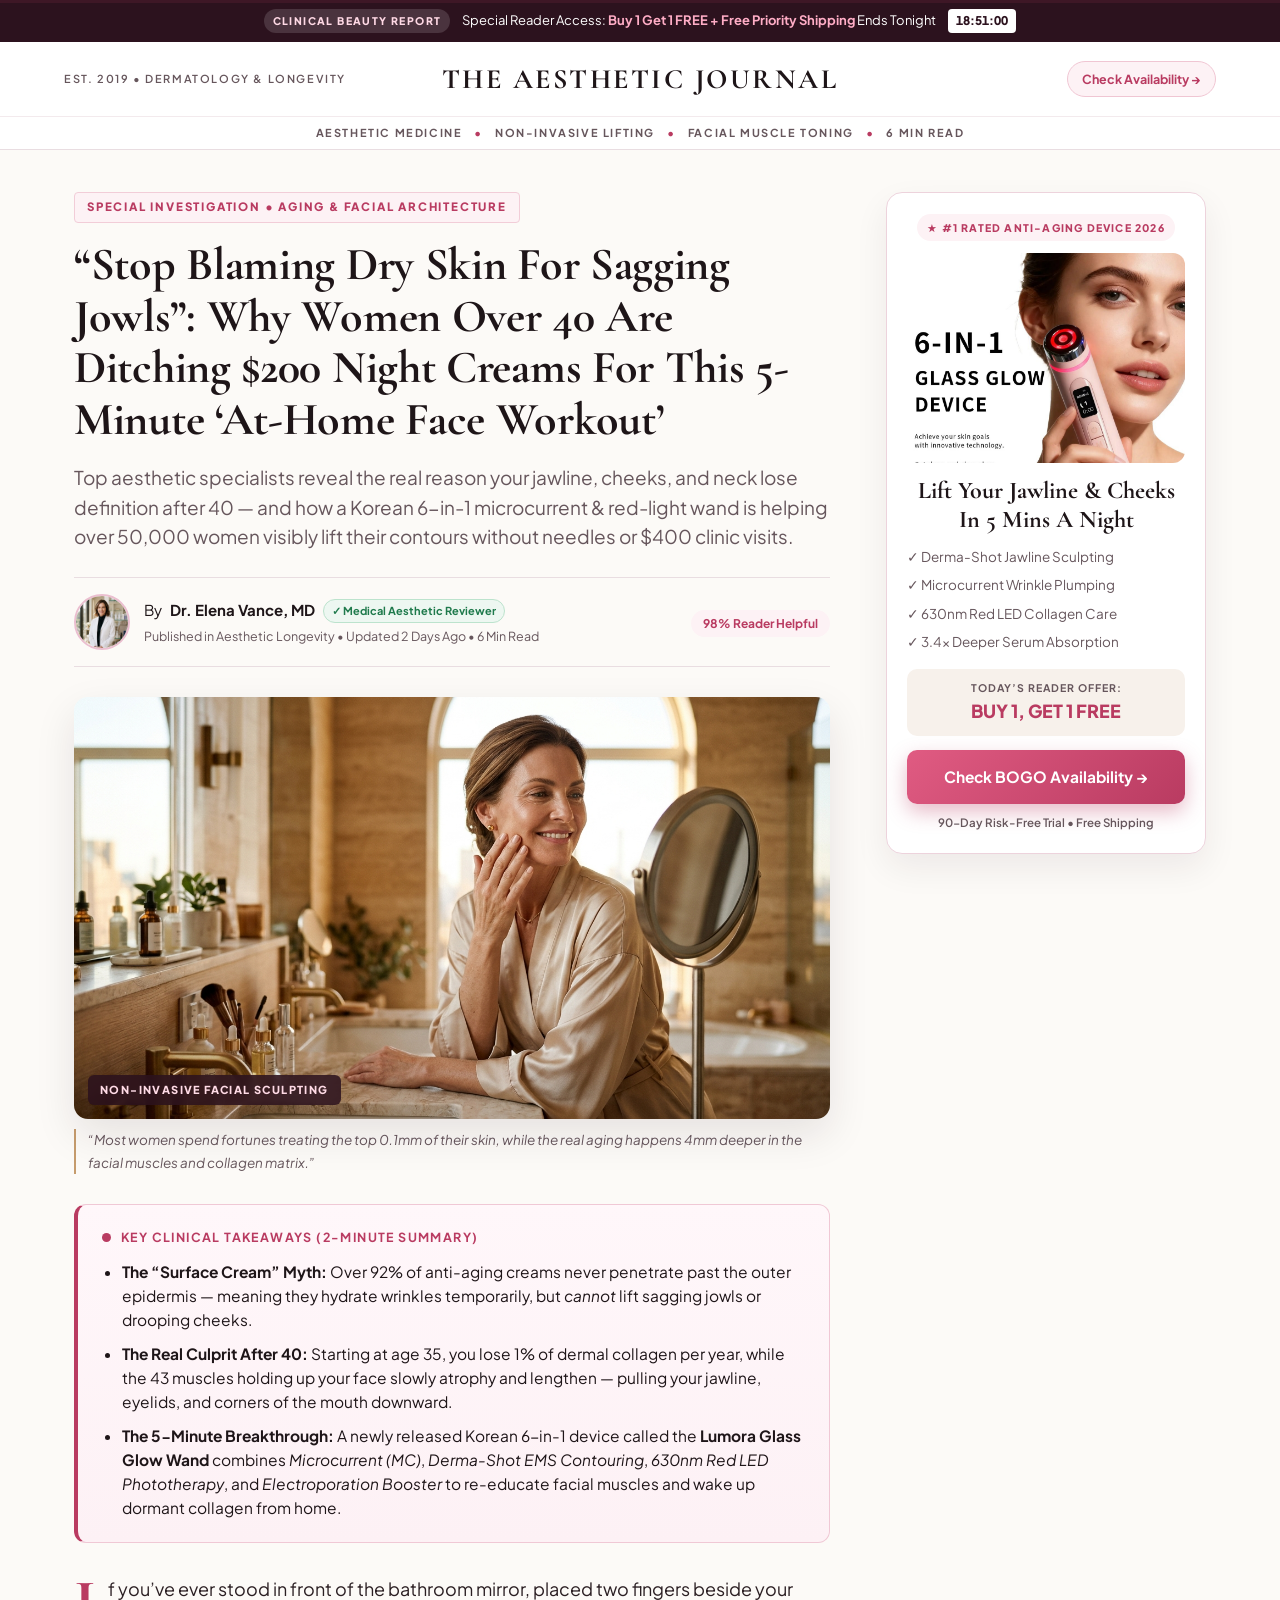
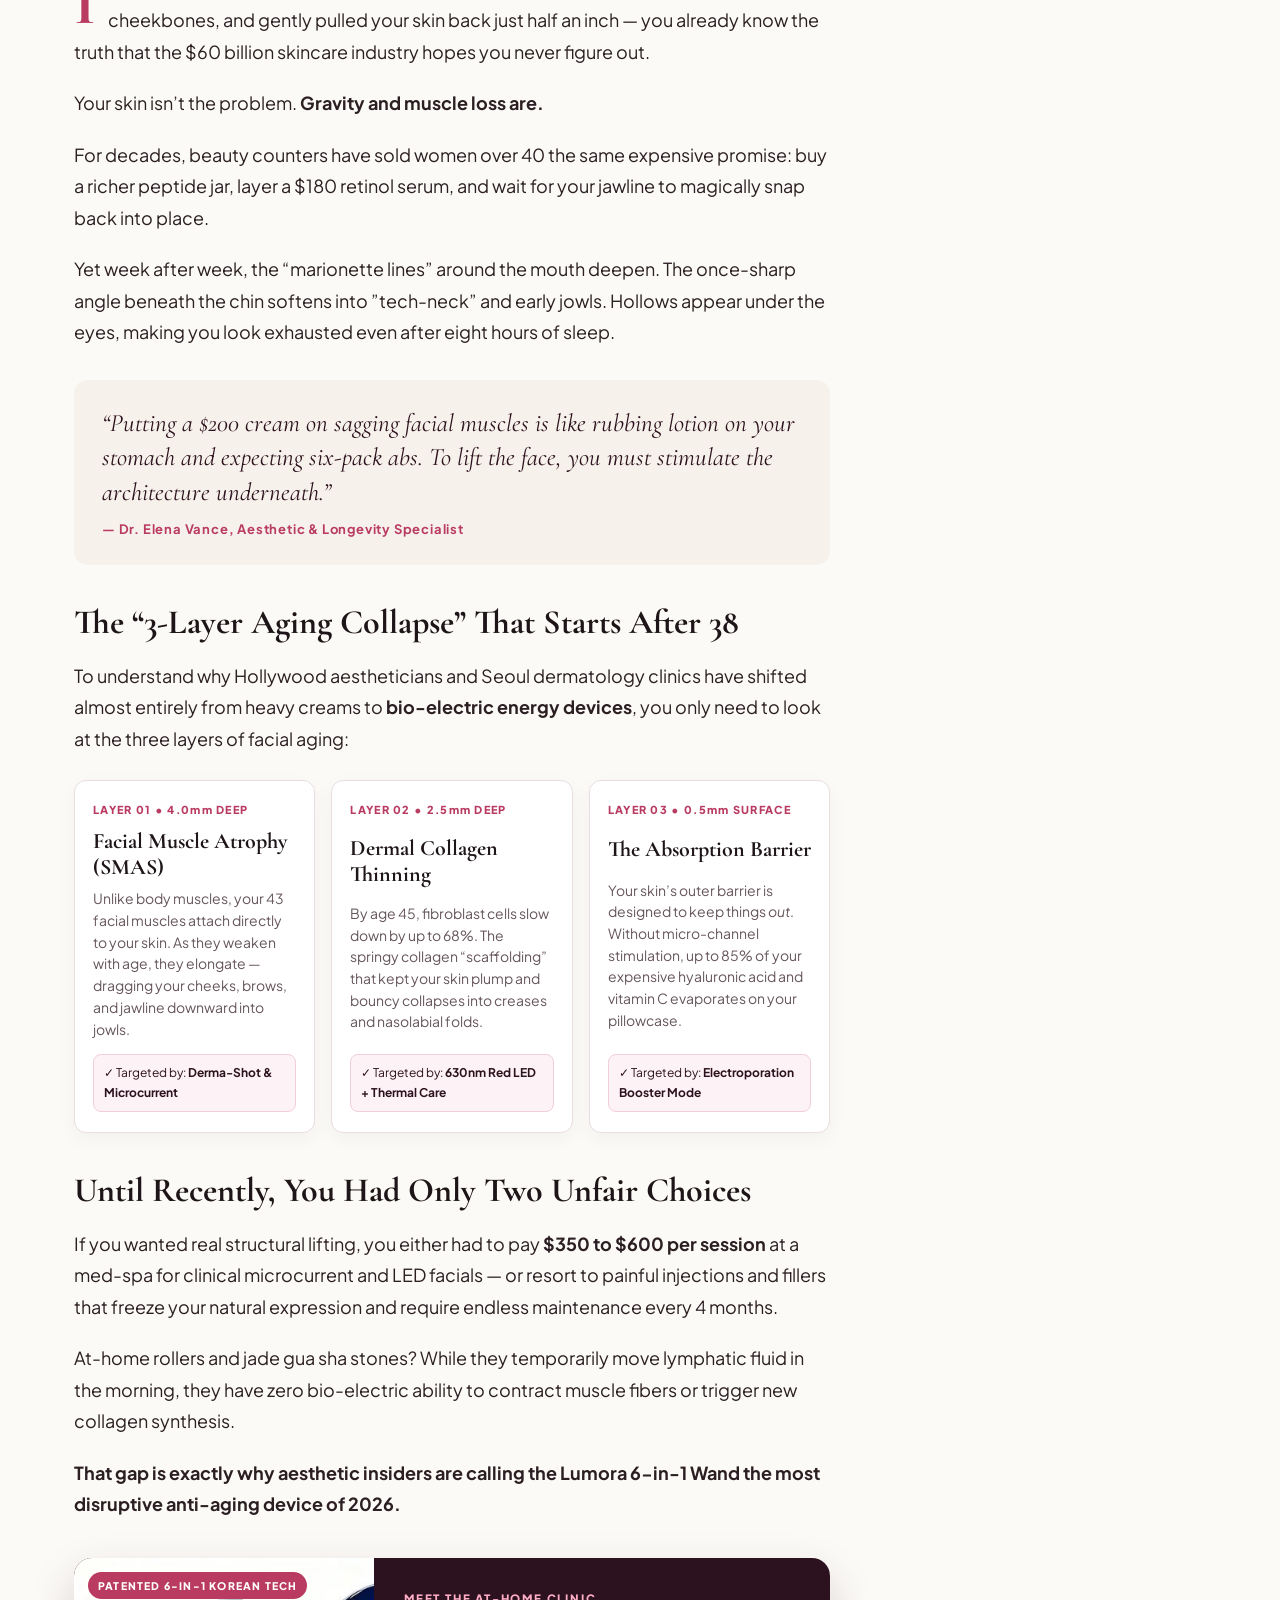
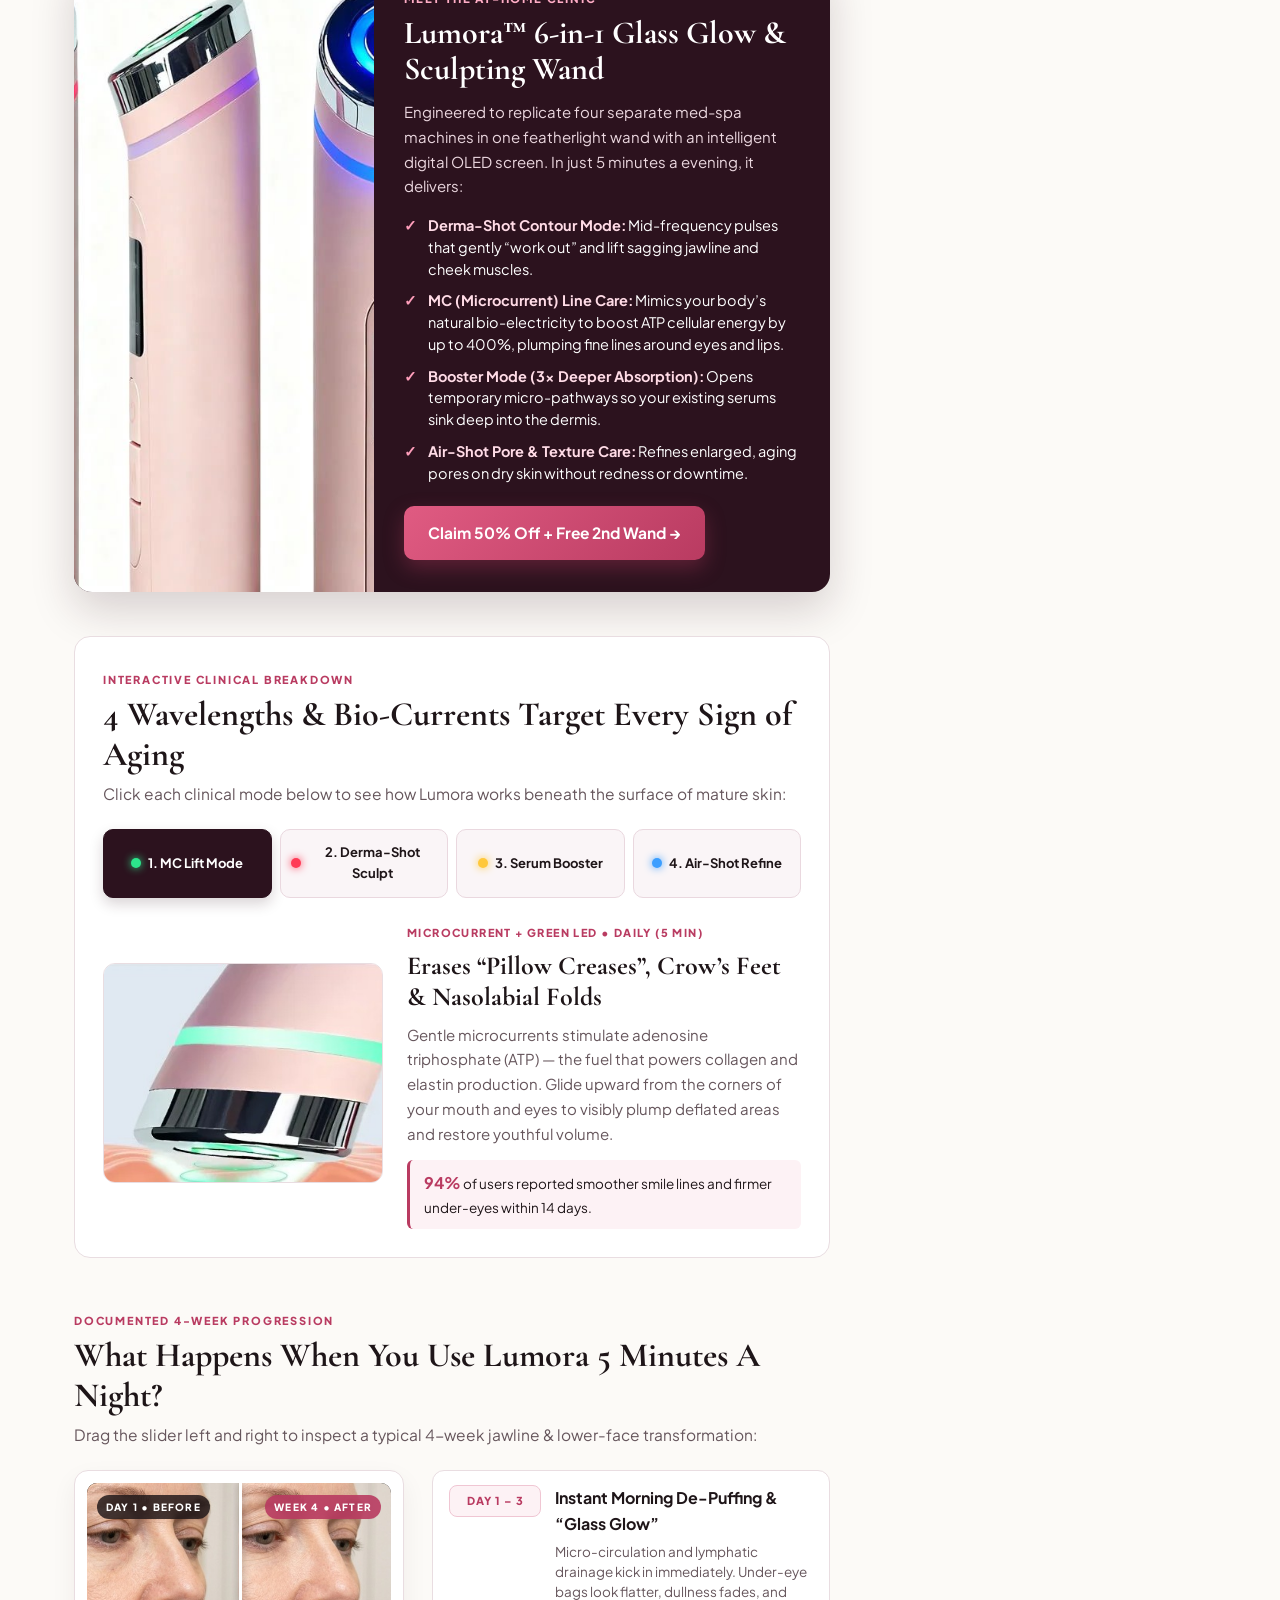
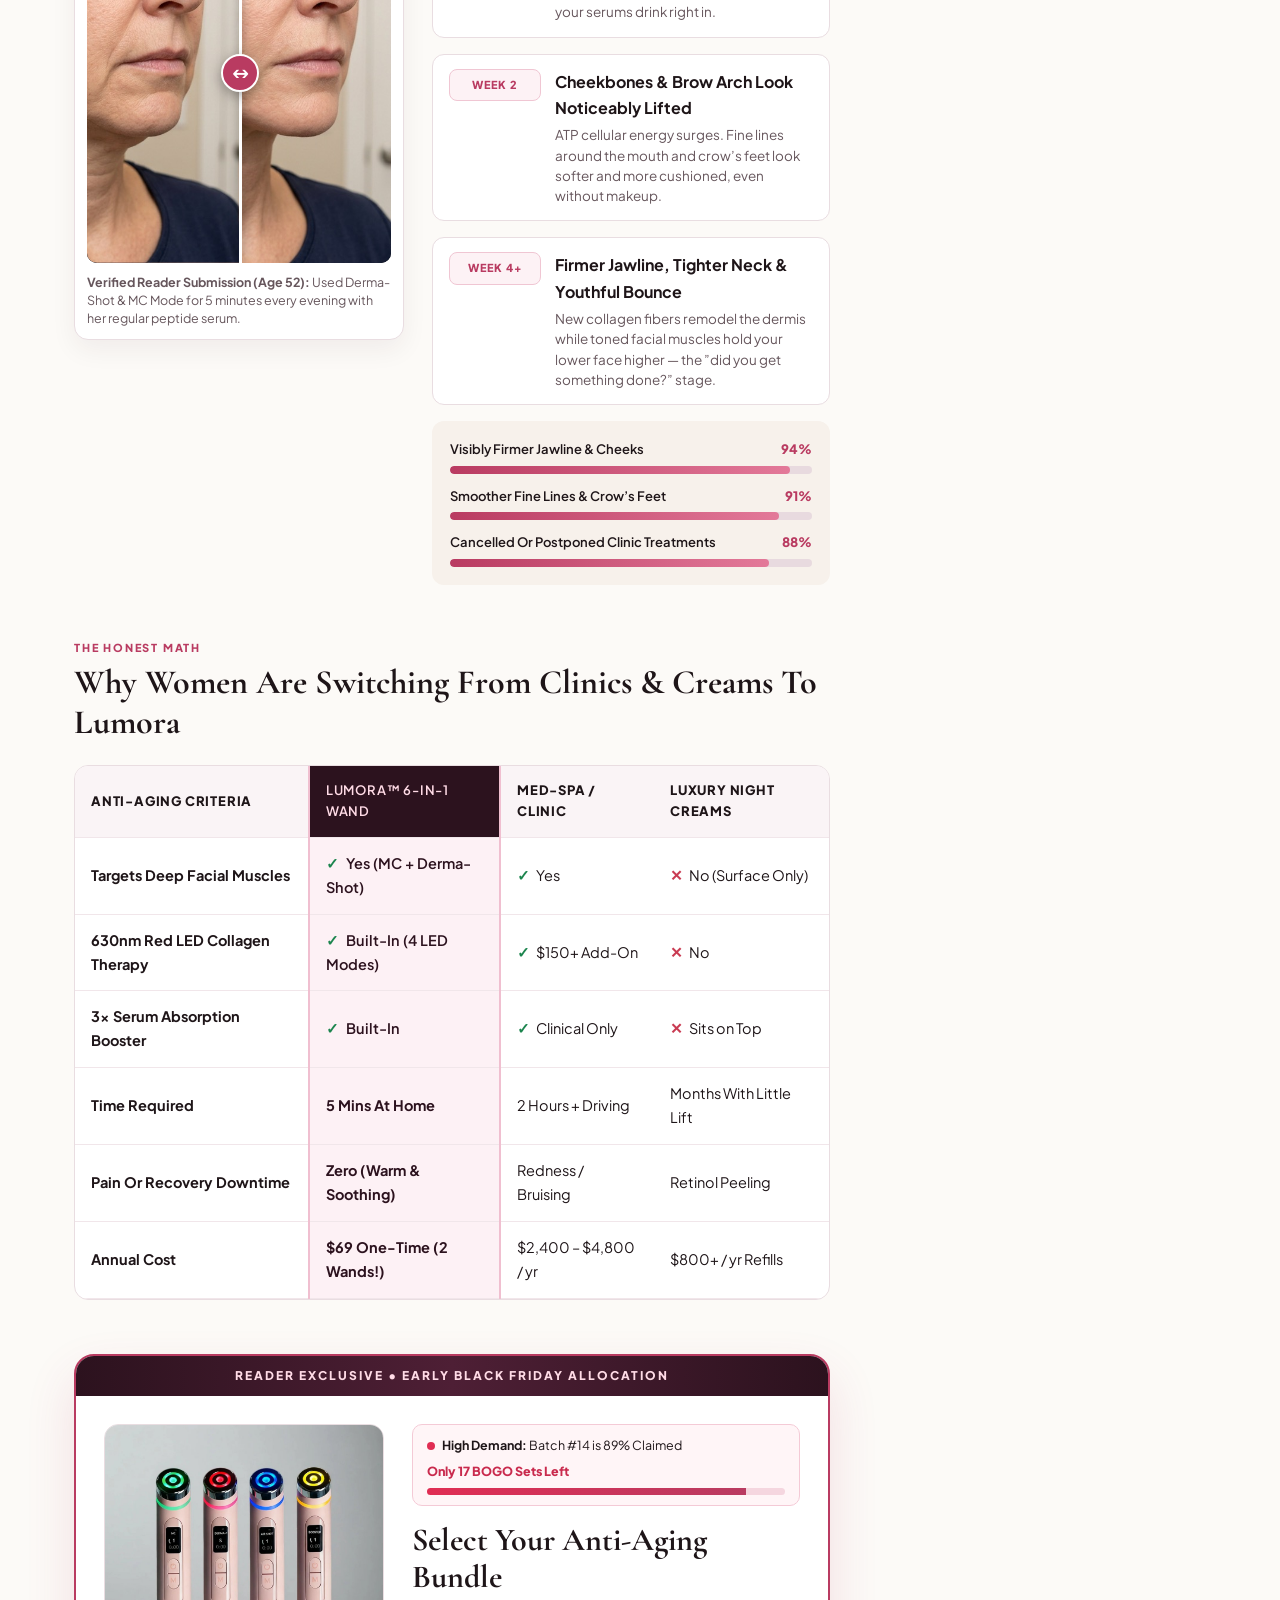
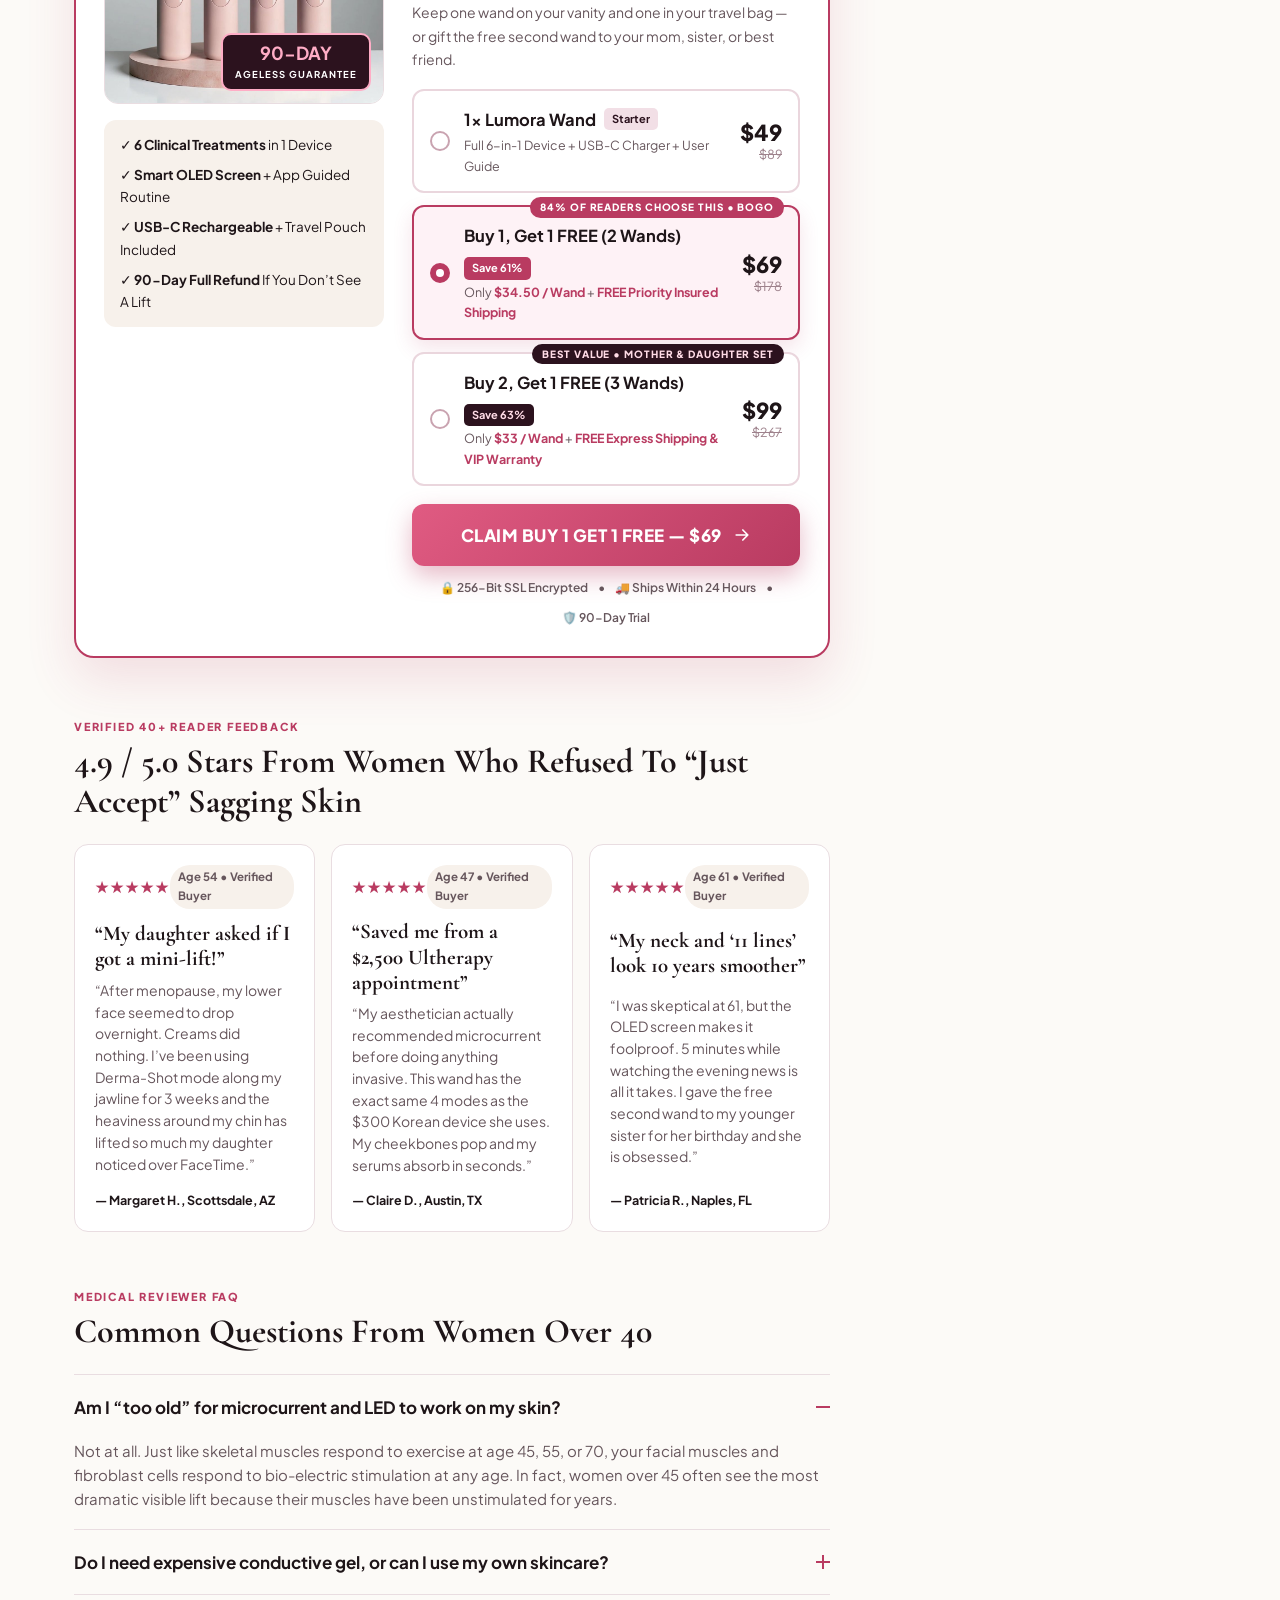
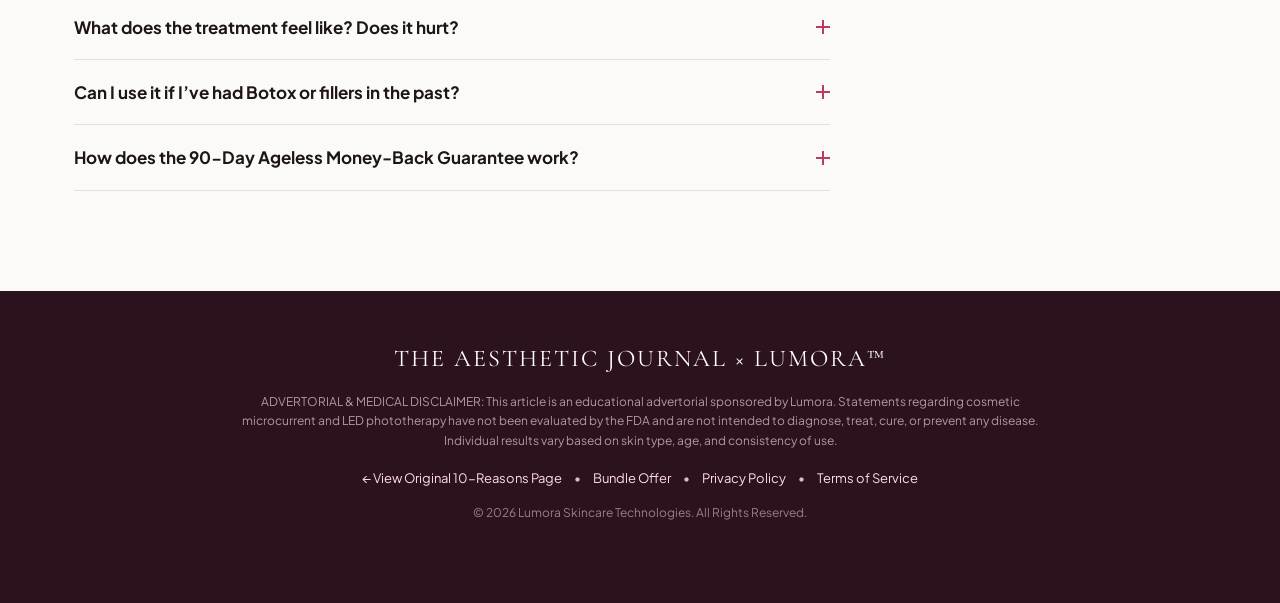
==== commit 45735af7: "Add Microsoft Clarity tracking with angle tags" ====
--- a/v2/index.html
+++ b/v2/index.html
@@ -9,6 +9,15 @@
   <link rel="preconnect" href="https://fonts.gstatic.com" crossorigin />
   <link href="https://fonts.googleapis.com/css2?family=Cormorant+Garamond:ital,wght@0,500;0,600;0,700;1,500;1,600&family=Plus+Jakarta+Sans:wght@400;500;600;700;800&display=swap" rel="stylesheet" />
   <link rel="stylesheet" href="/v2/styles.css" />
+  <!-- Microsoft Clarity -->
+  <script type="text/javascript">
+    (function(c,l,a,r,i,t,y){
+        c[a]=c[a]||function(){(c[a].q=c[a].q||[]).push(arguments)};
+        t=l.createElement(r);t.async=1;t.src="https://www.clarity.ms/tag/"+i;
+        y=l.getElementsByTagName(r)[0];y.parentNode.insertBefore(t,y);
+    })(window, document, "clarity", "script", "zbntqiybf9");
+    window.clarity && window.clarity("set", "angle", "angle-2-sagging-jowls");
+  </script>
 </head>
 <body>
 
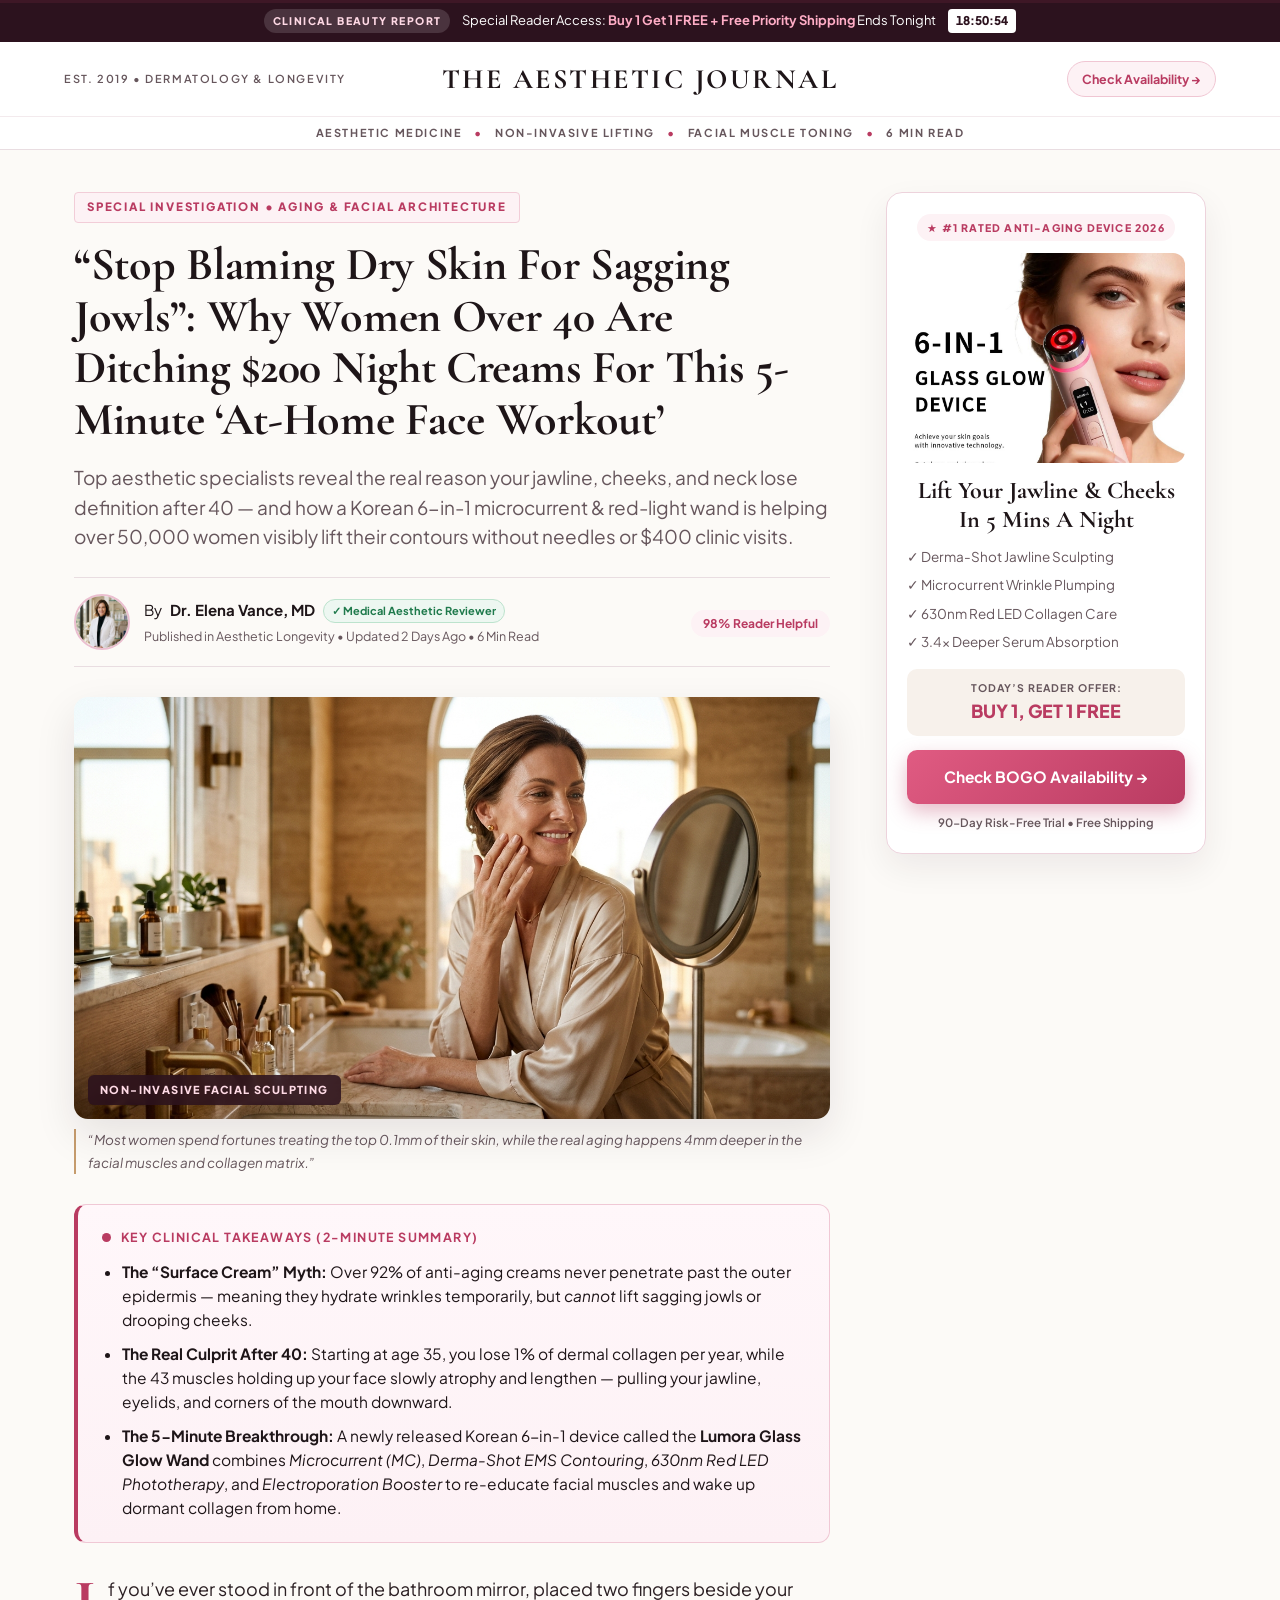
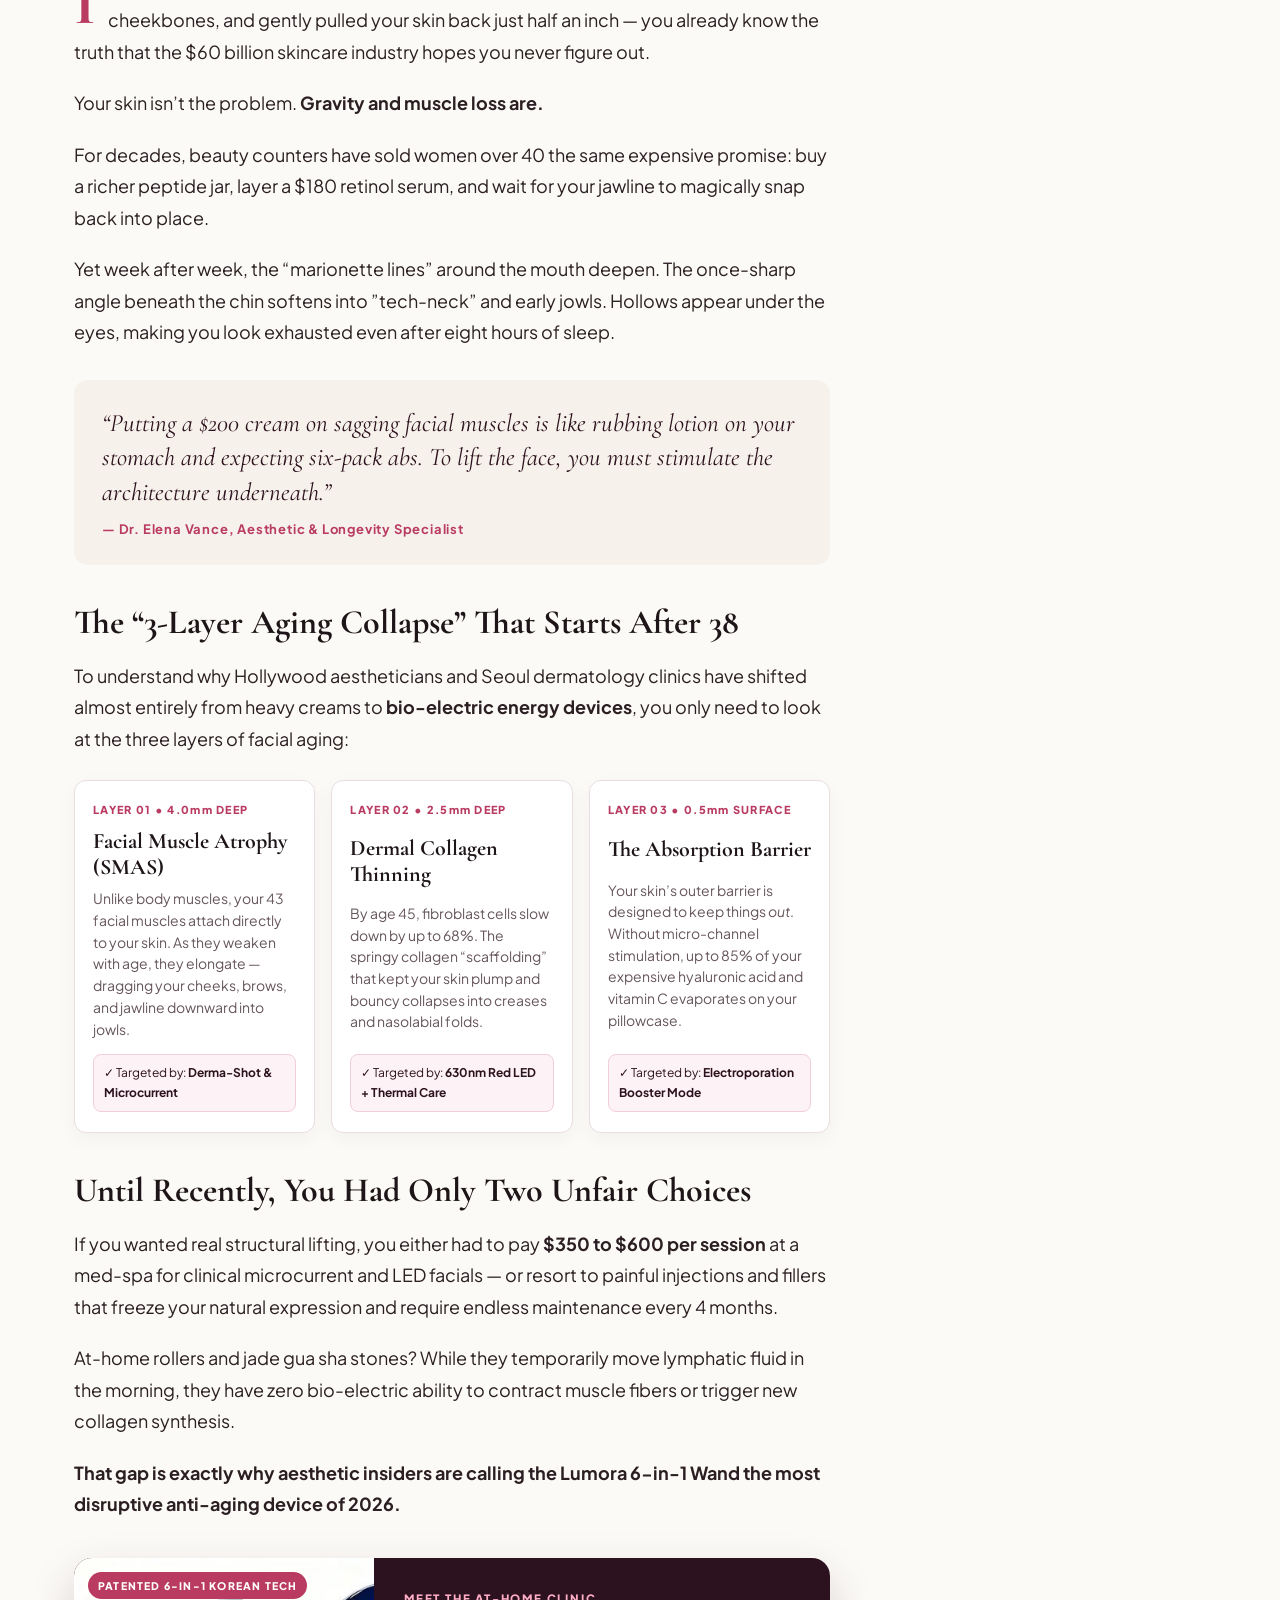
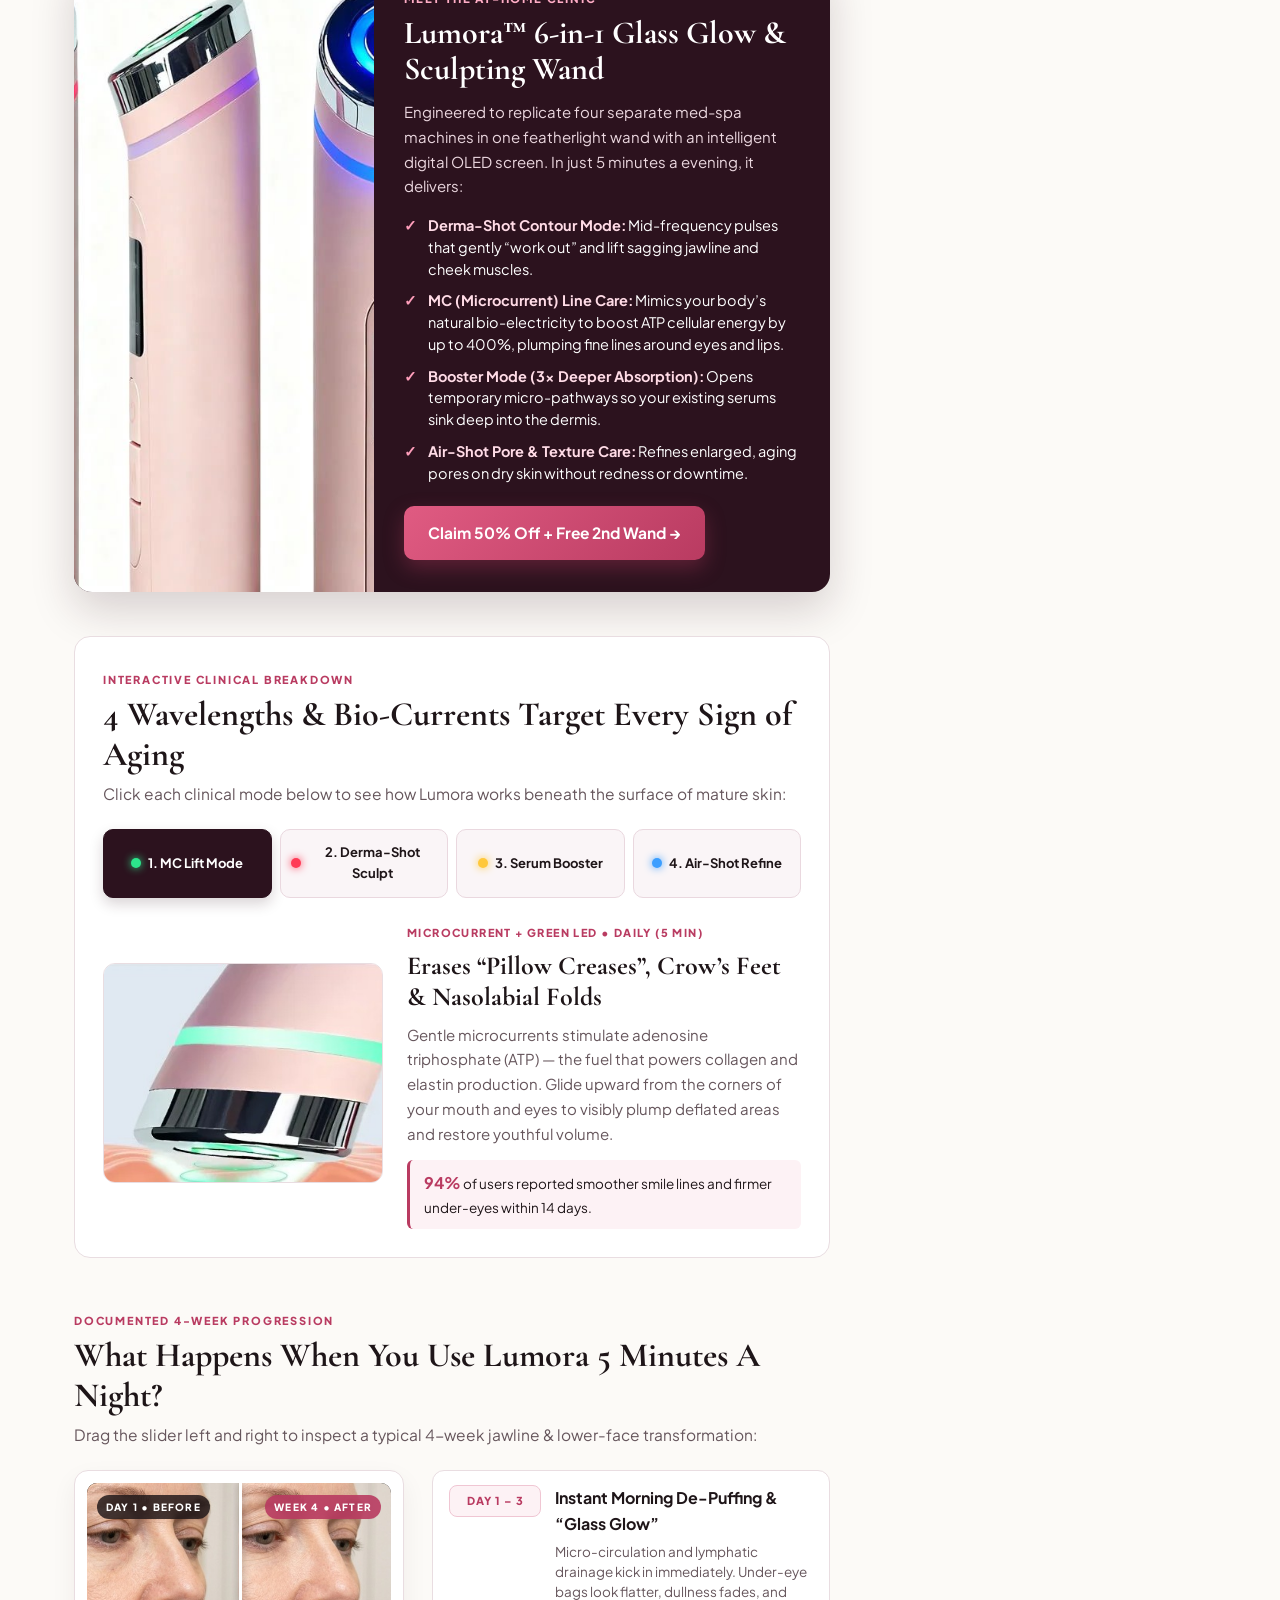
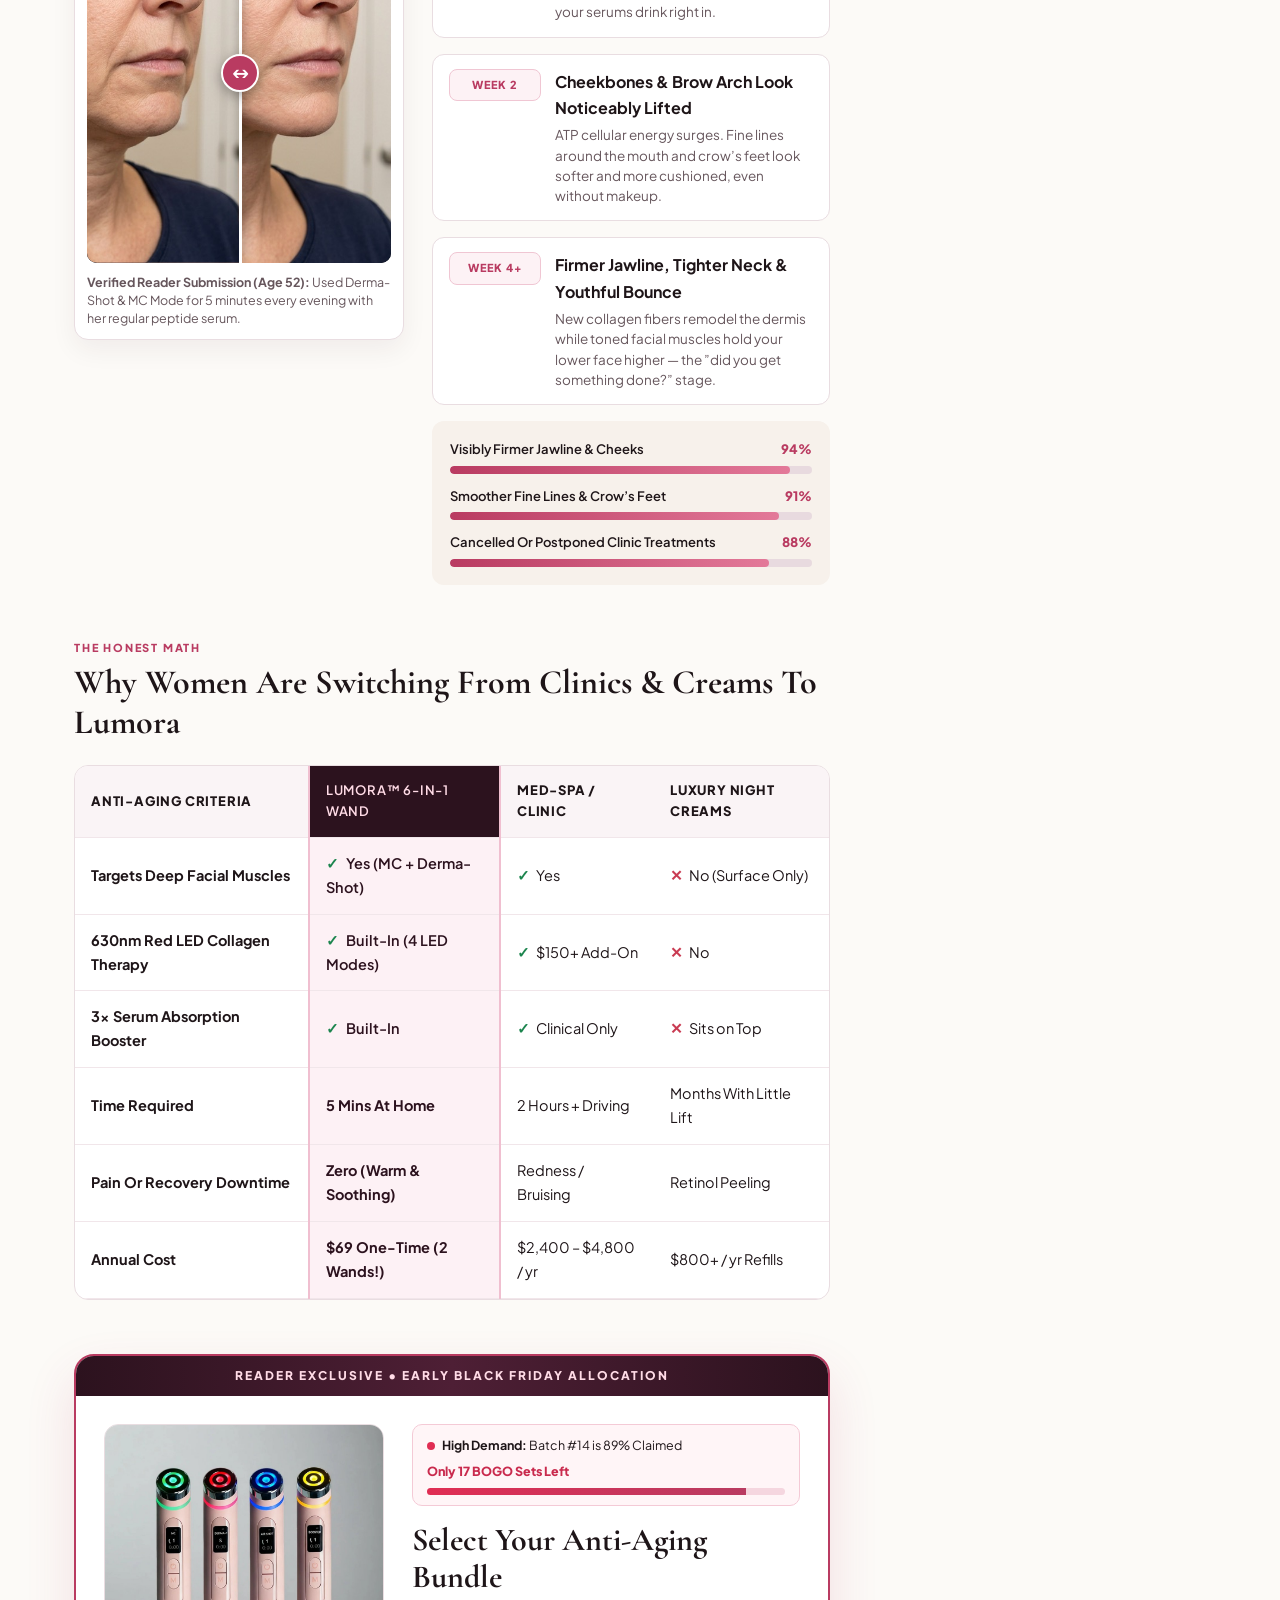
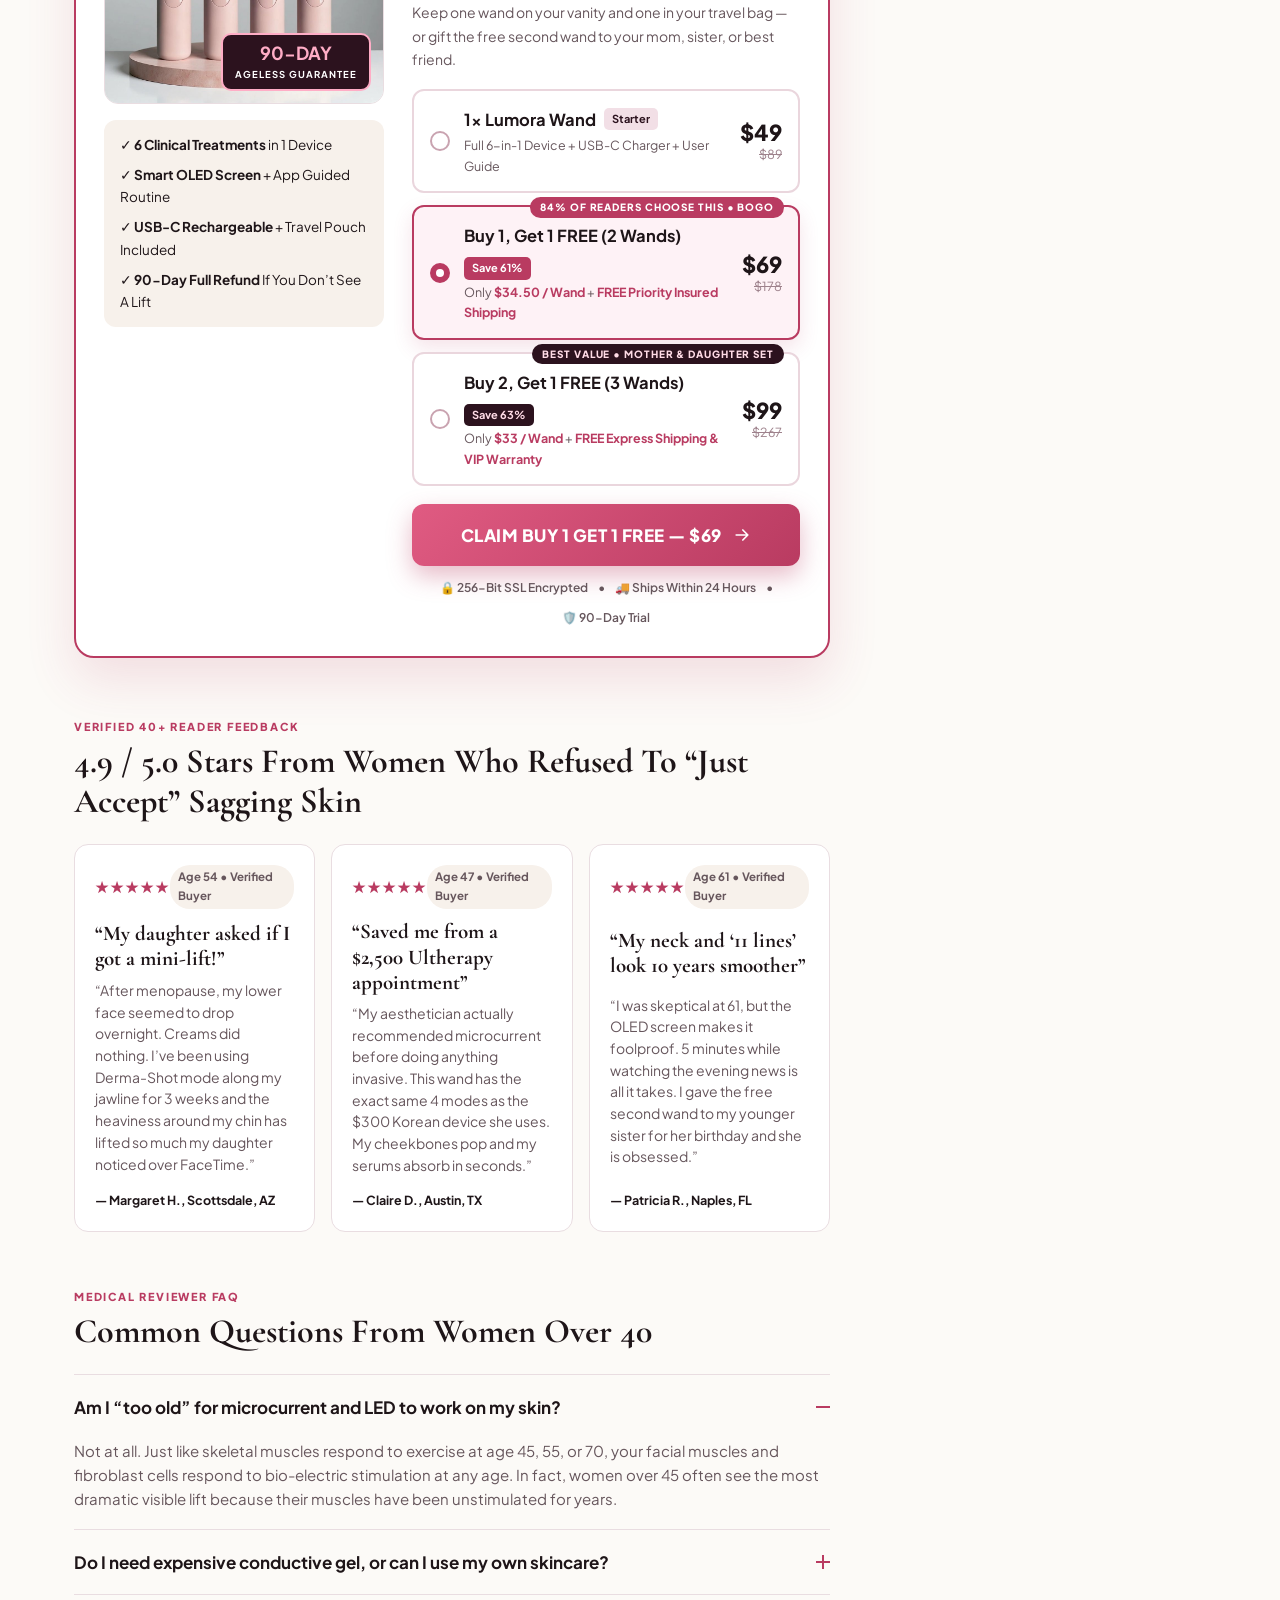
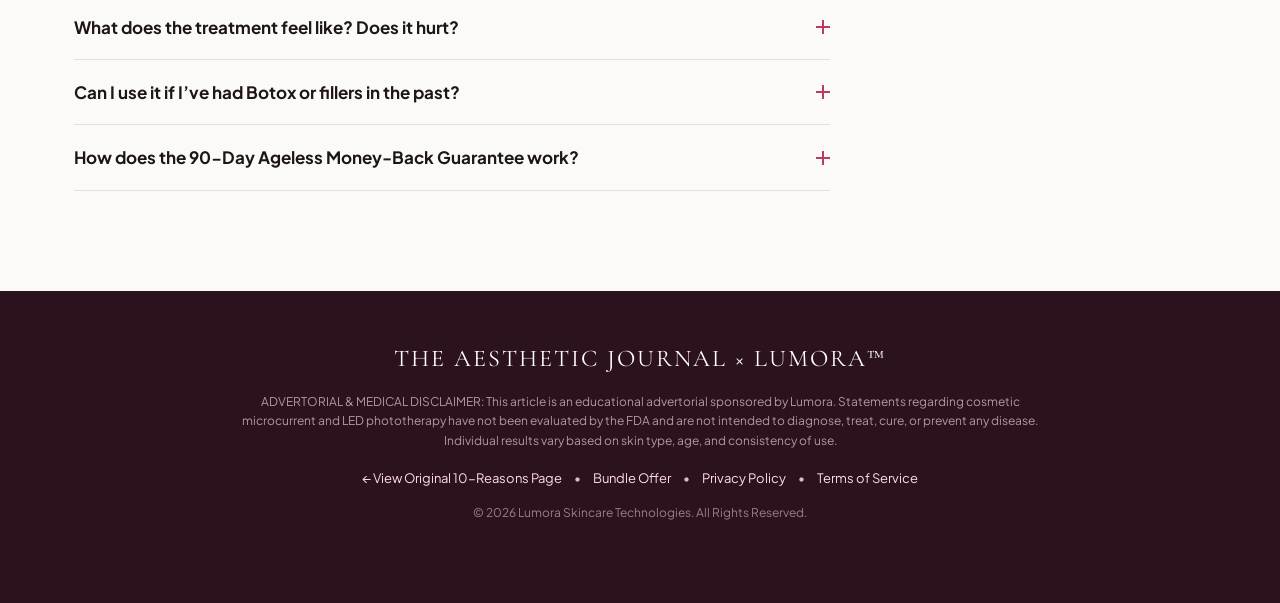
==== commit e366b2fb: "Filter out headless bots from Clarity" ====
--- a/v2/index.html
+++ b/v2/index.html
@@ -9,9 +9,11 @@
   <link rel="preconnect" href="https://fonts.gstatic.com" crossorigin />
   <link href="https://fonts.googleapis.com/css2?family=Cormorant+Garamond:ital,wght@0,500;0,600;0,700;1,500;1,600&family=Plus+Jakarta+Sans:wght@400;500;600;700;800&display=swap" rel="stylesheet" />
   <link rel="stylesheet" href="/v2/styles.css" />
-  <!-- Microsoft Clarity -->
+  <!-- Microsoft Clarity (Filtered: No bots, main domain only) -->
   <script type="text/javascript">
     (function(c,l,a,r,i,t,y){
+        // تجاهل البوتات وسيرفرات الفحص
+        if (navigator.webdriver || /headless|bot|crawl|spider/i.test(navigator.userAgent)) return;
         c[a]=c[a]||function(){(c[a].q=c[a].q||[]).push(arguments)};
         t=l.createElement(r);t.async=1;t.src="https://www.clarity.ms/tag/"+i;
         y=l.getElementsByTagName(r)[0];y.parentNode.insertBefore(t,y);
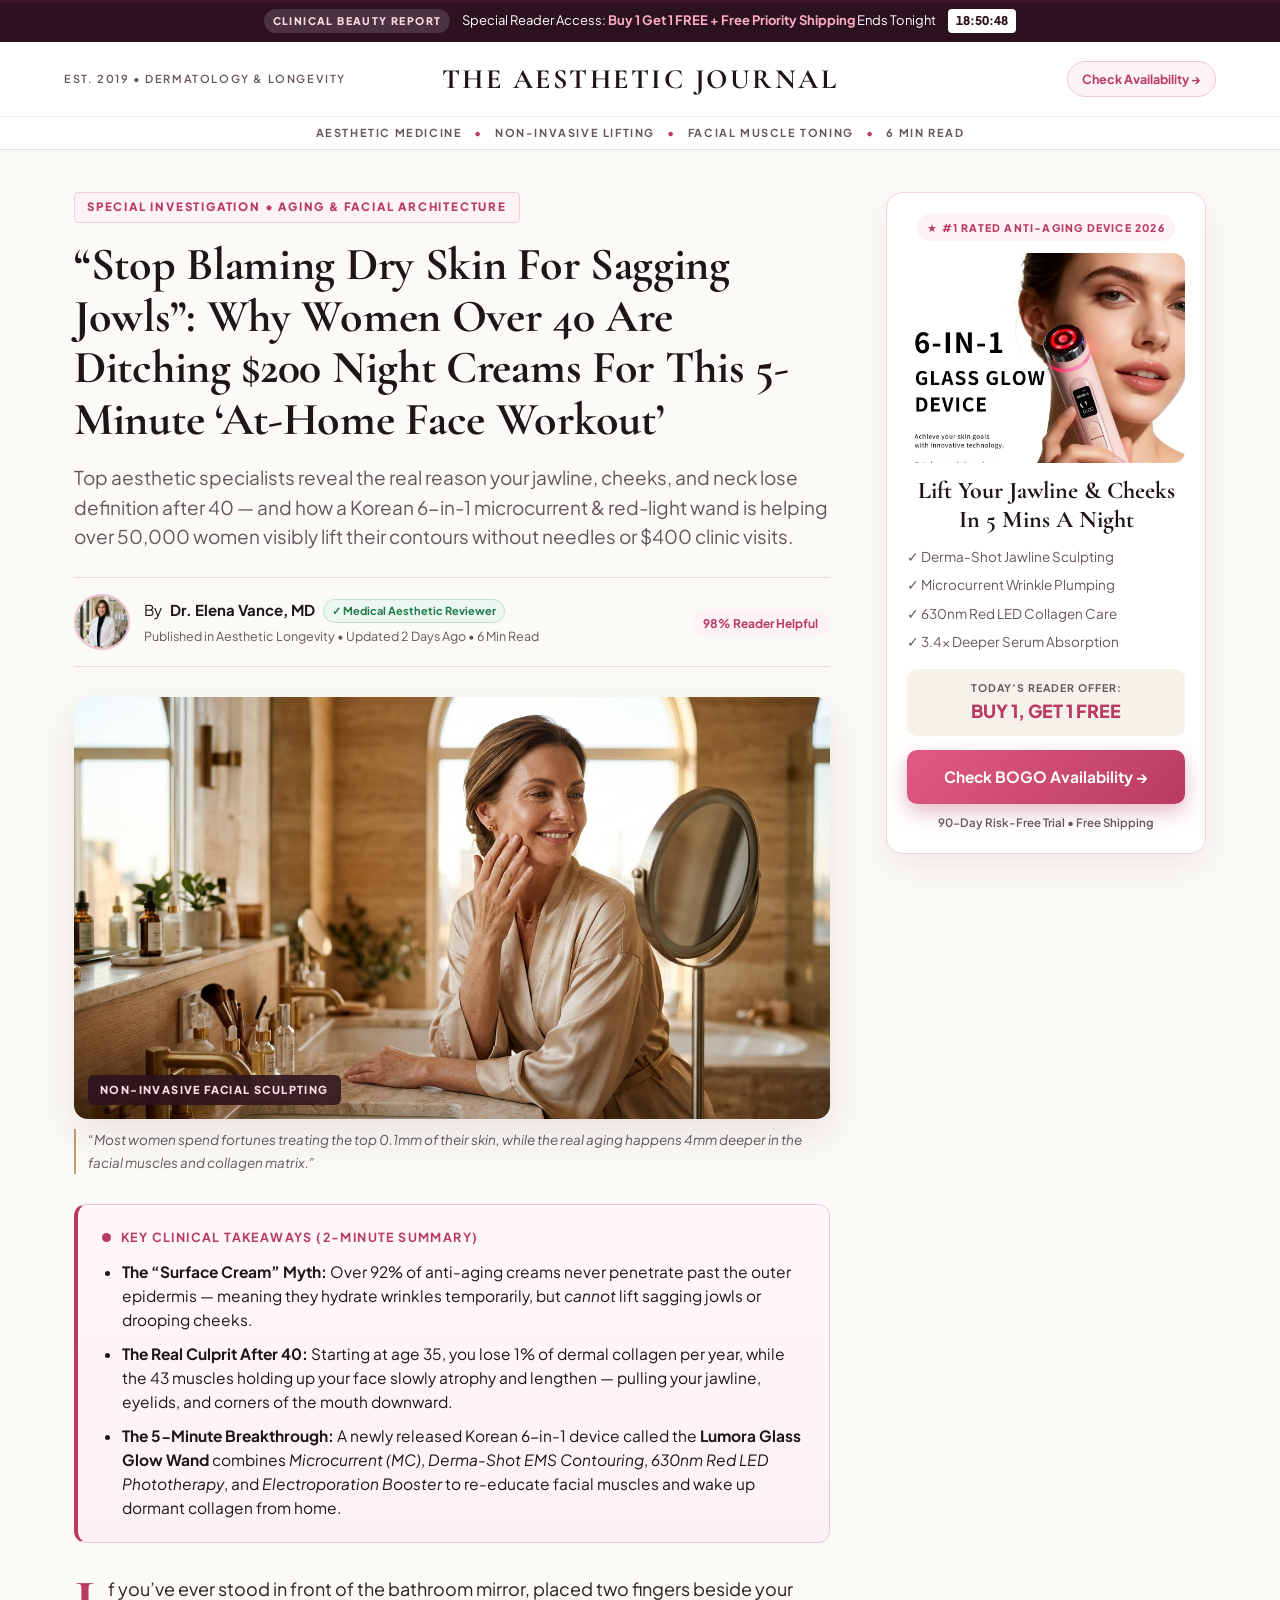
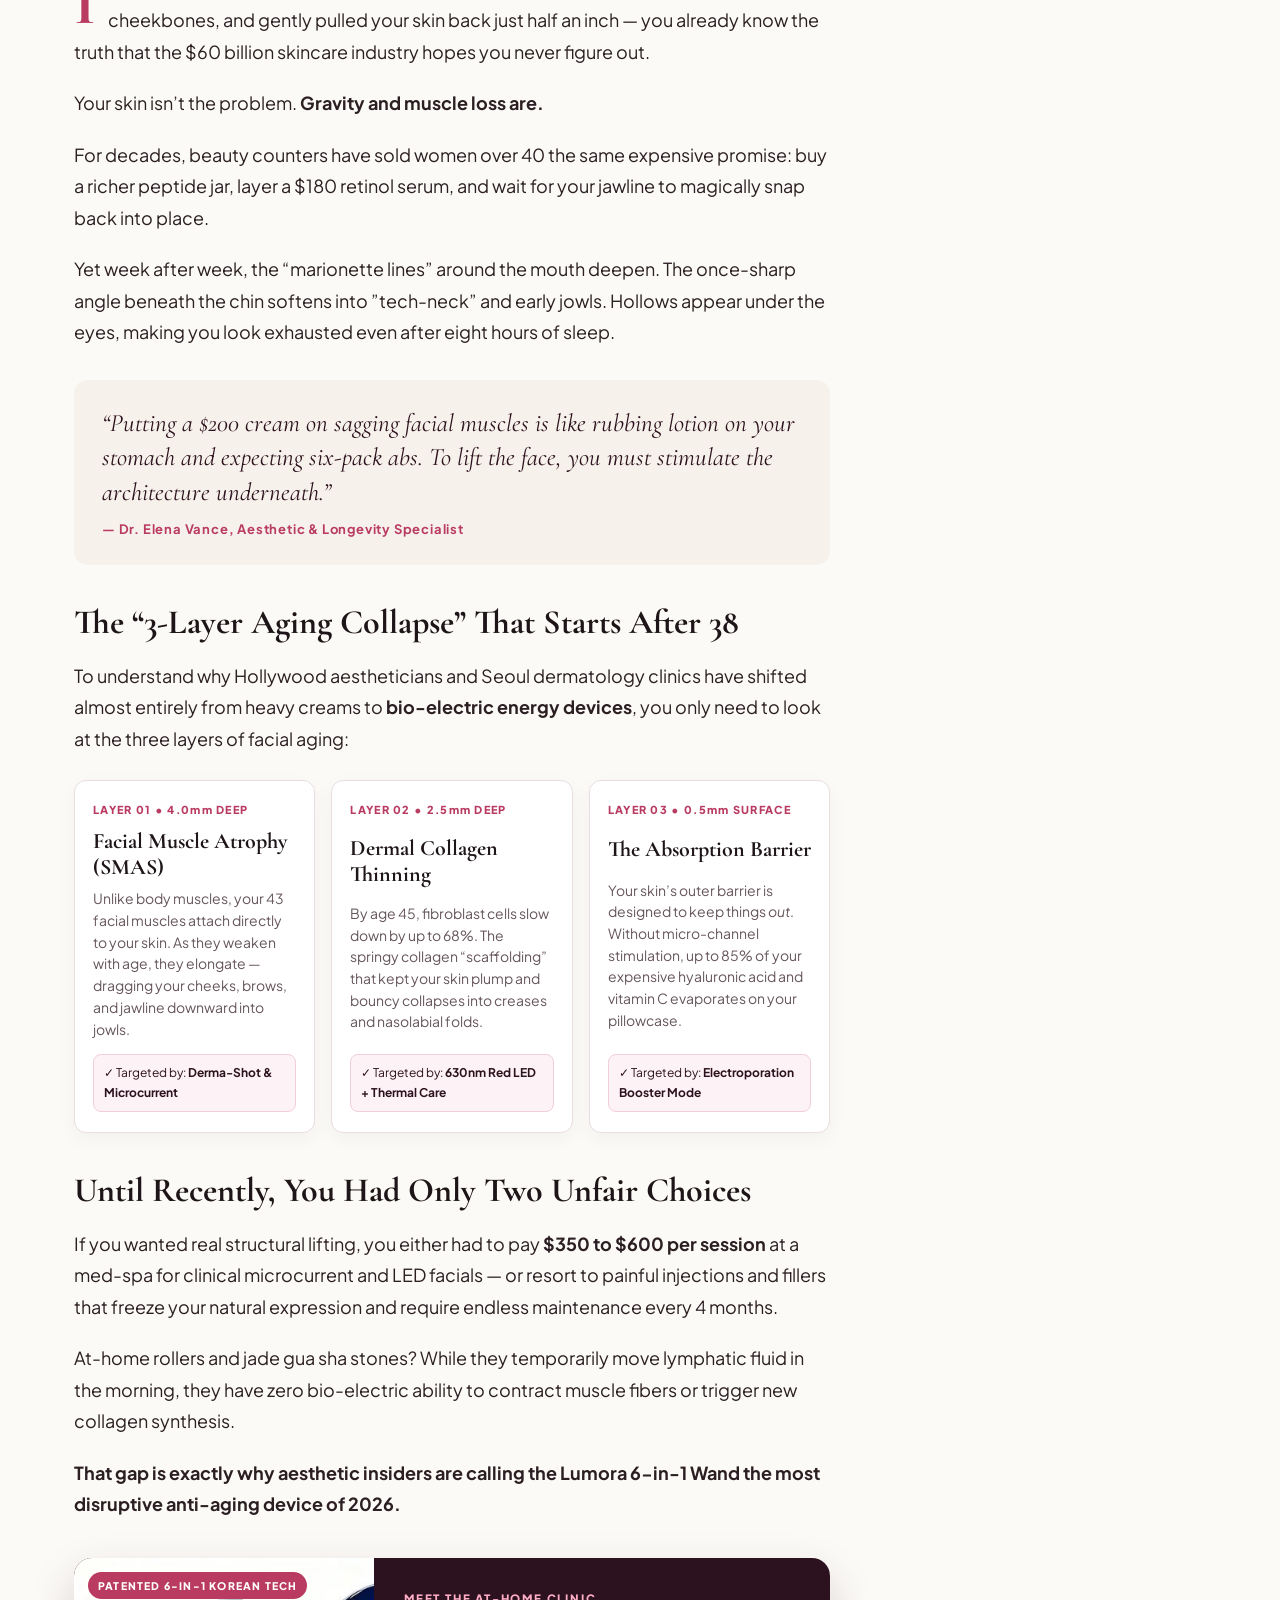
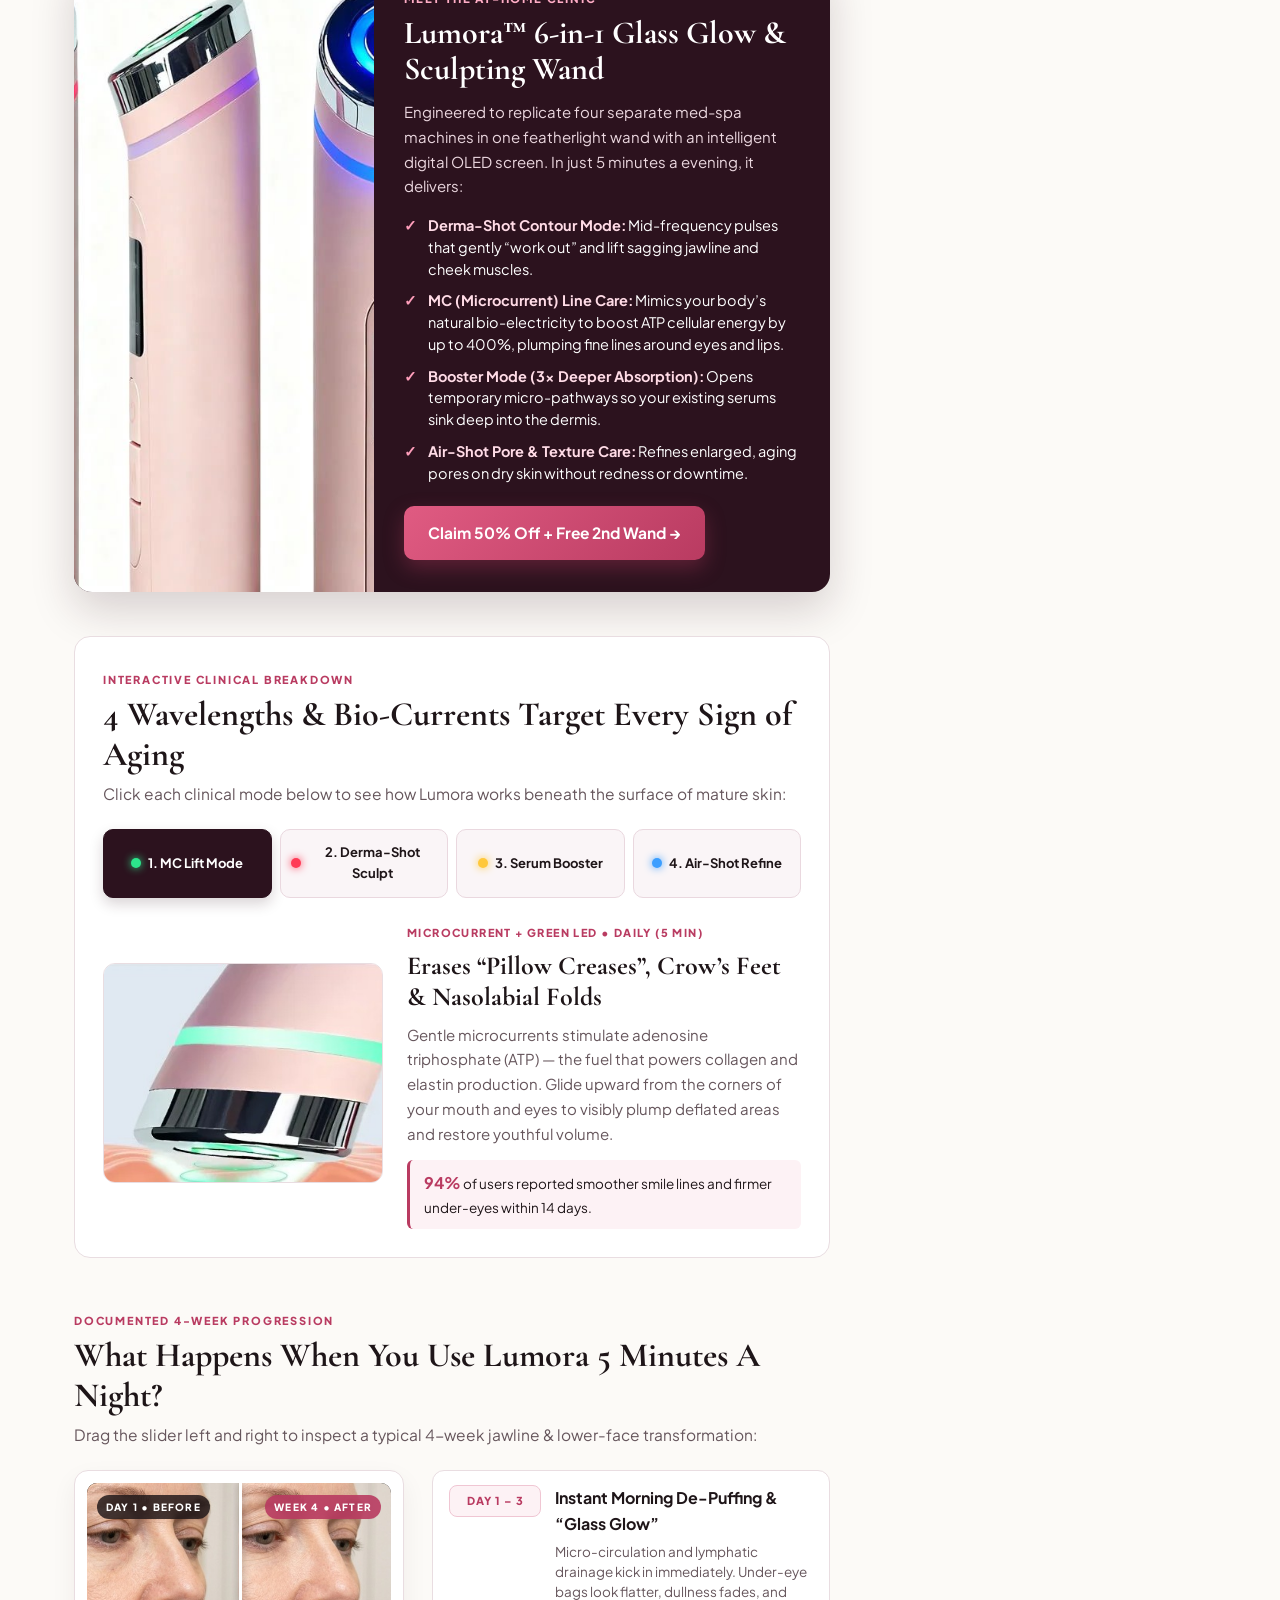
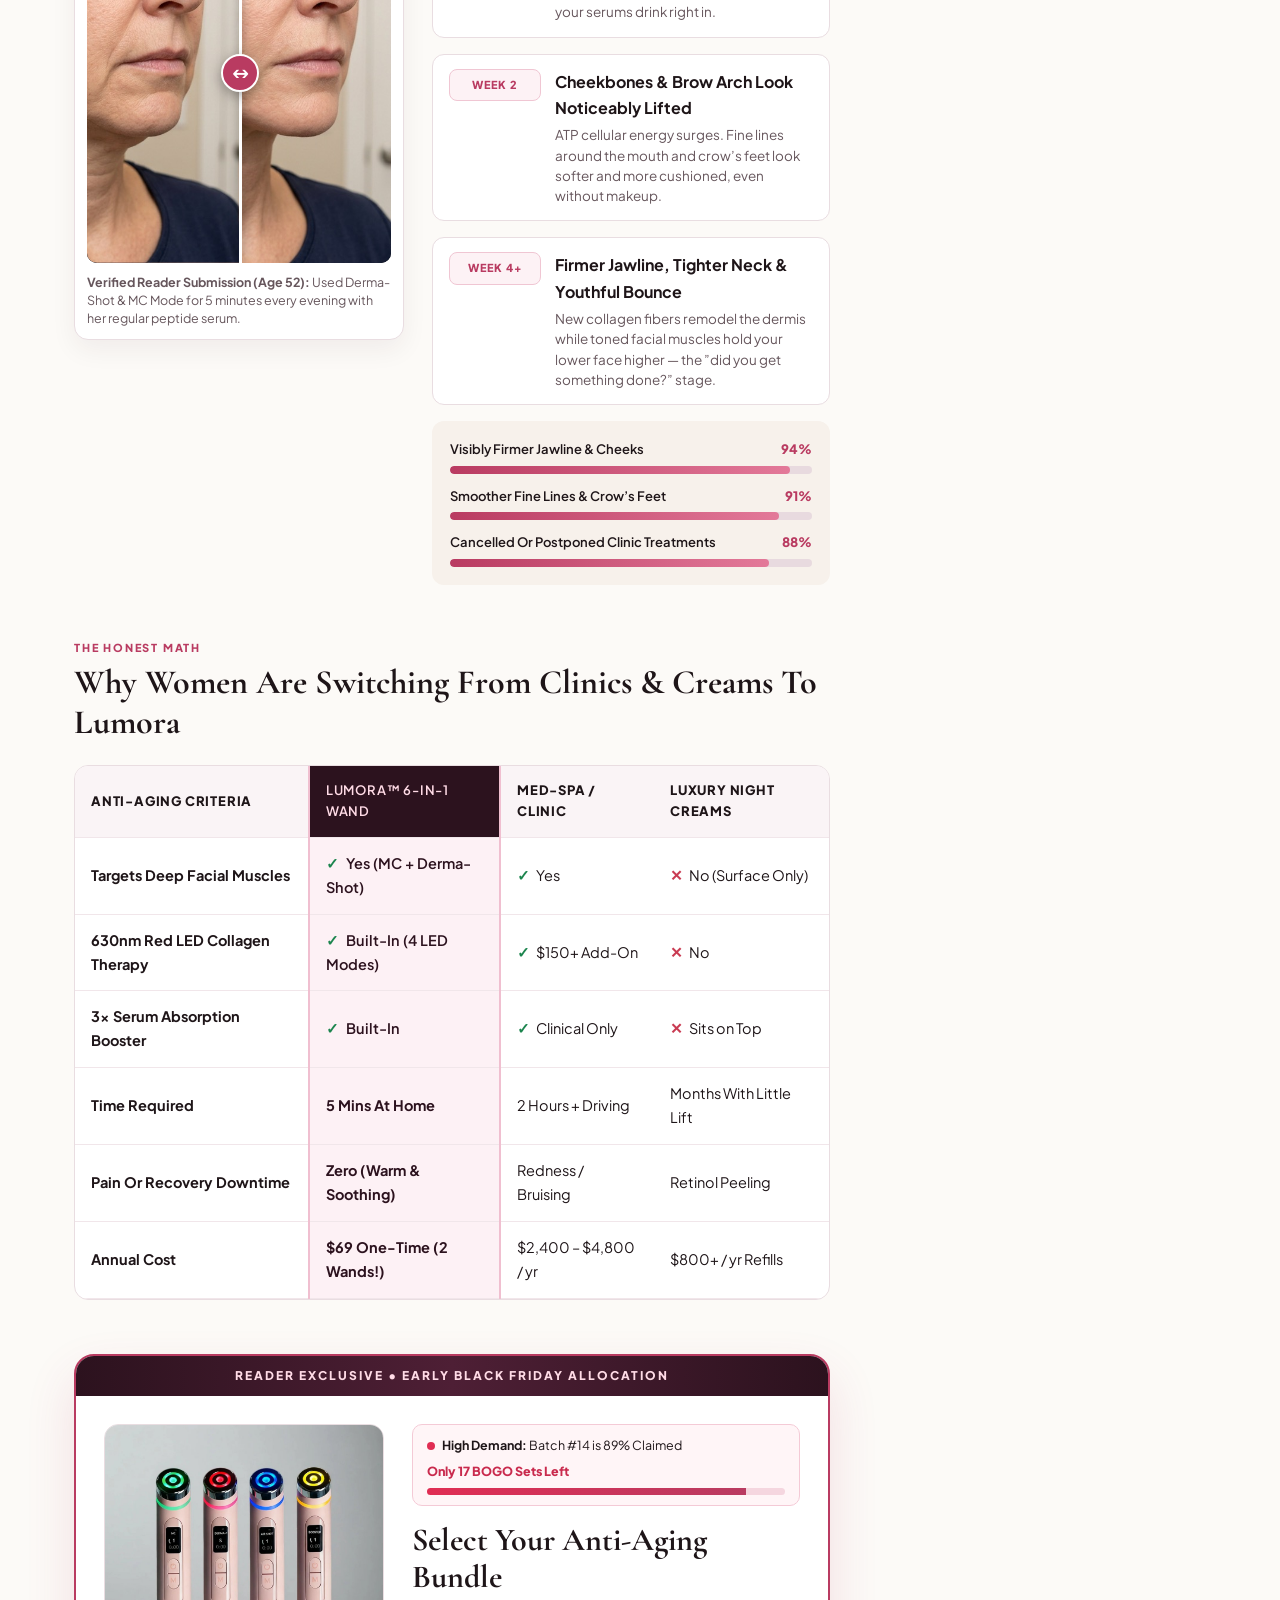
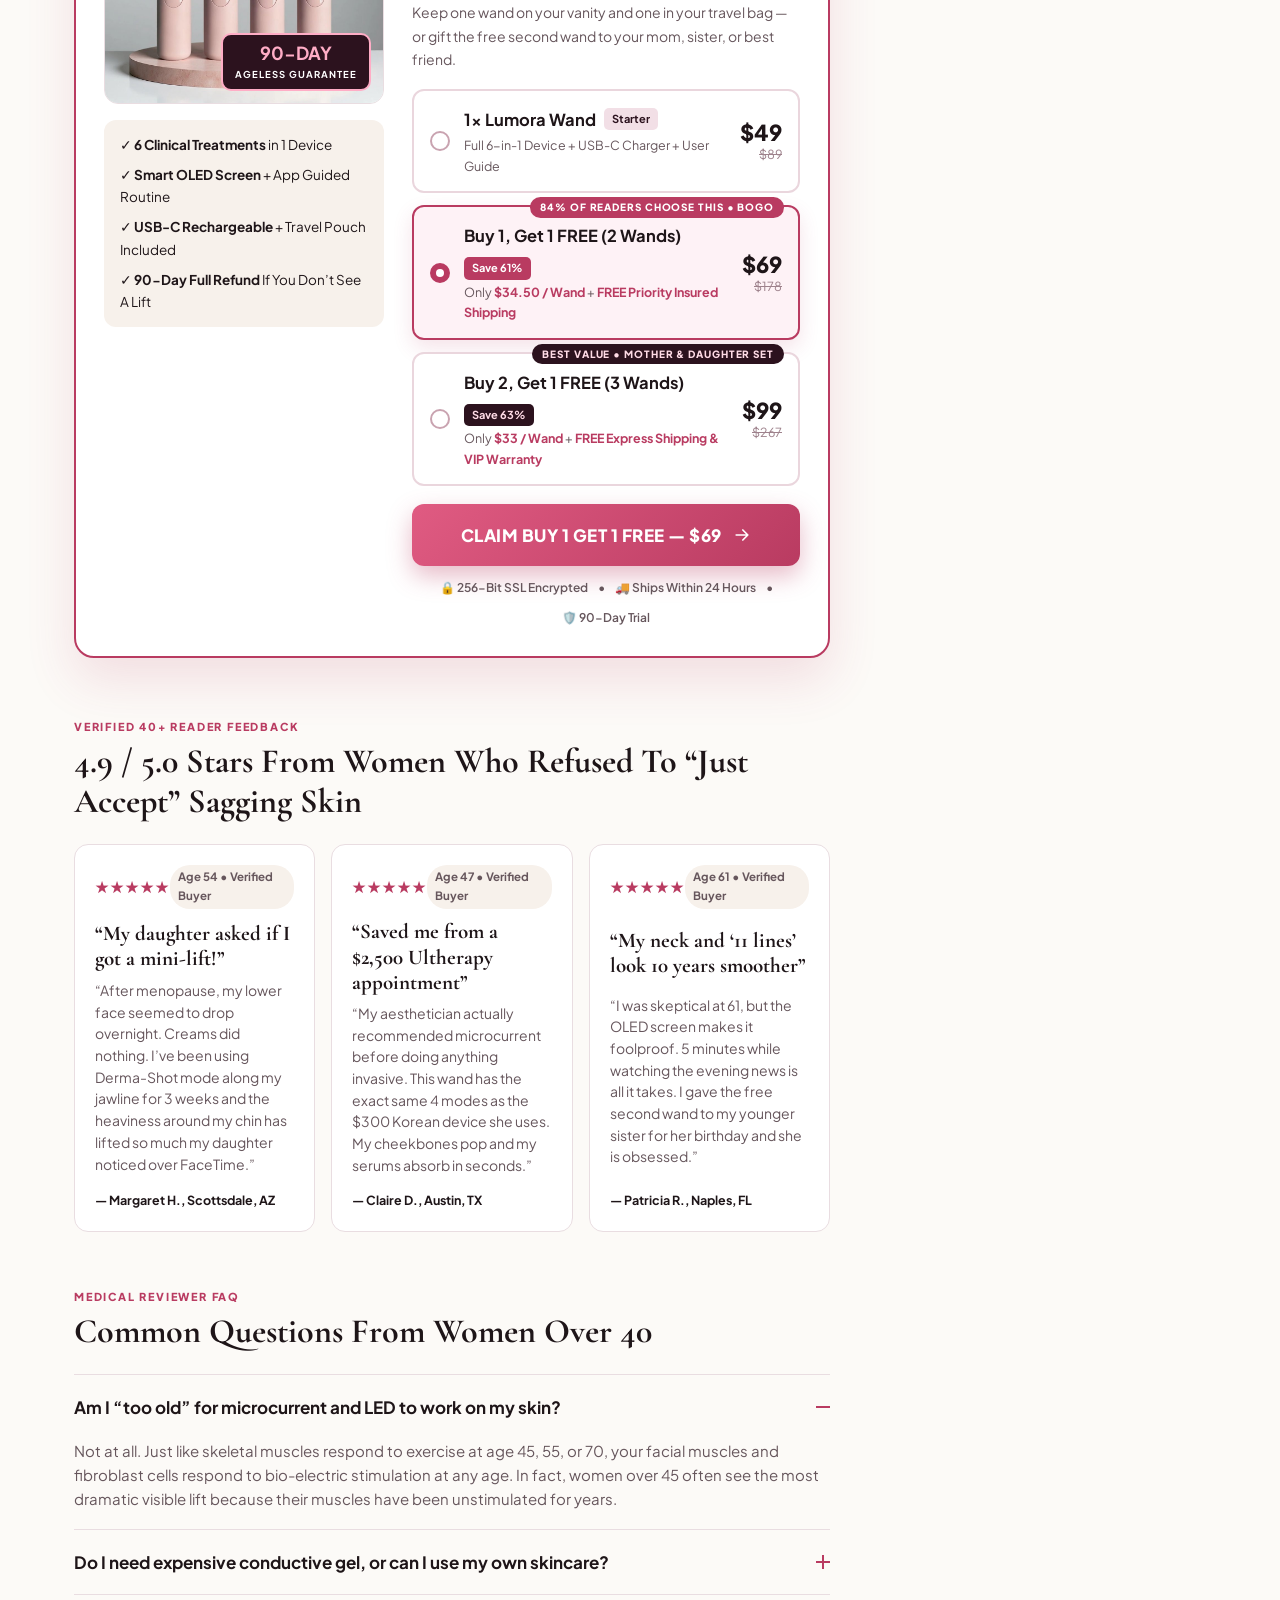
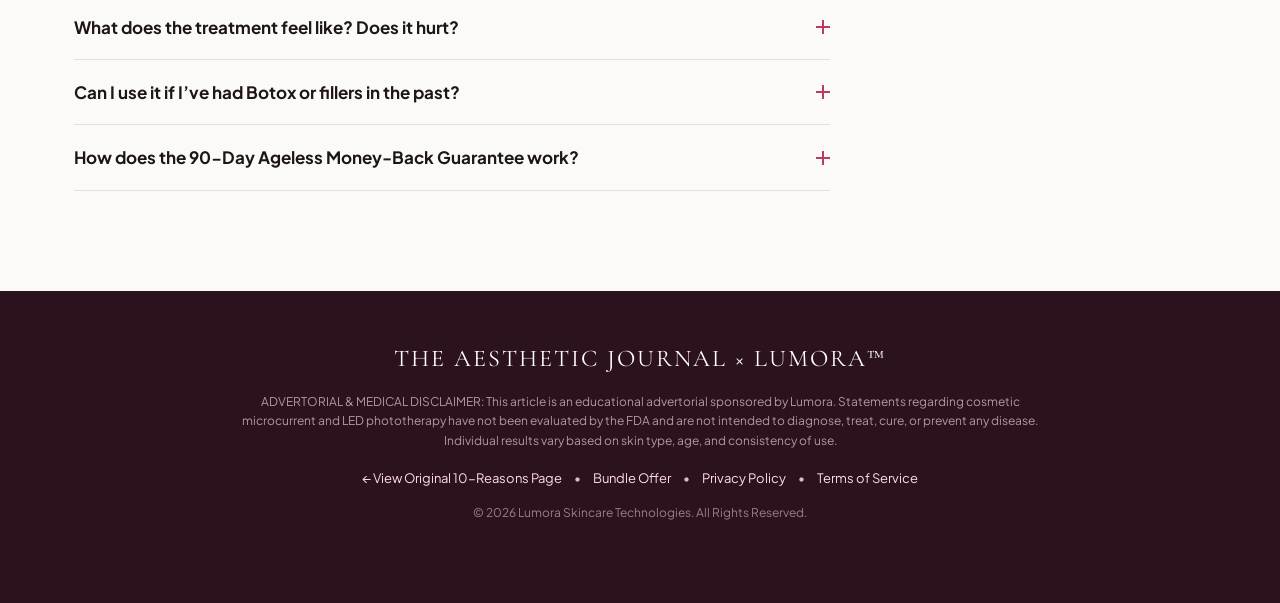
==== commit e756494a: "Install Google Tag GTM-K7KCPX8L and affiliate click tracking" ====
--- a/v2/index.html
+++ b/v2/index.html
@@ -1,6 +1,14 @@
 <!DOCTYPE html>
 <html lang="en">
 <head>
+  <!-- Google tag (gtag.js) -->
+  <script async src="https://www.googletagmanager.com/gtm.js?id=GTM-K7KCPX8L"></script>
+  <script>
+    window.dataLayer = window.dataLayer || [];
+    function gtag(){dataLayer.push(arguments);}
+    gtag('js', new Date());
+    gtag('config', 'GTM-K7KCPX8L');
+  </script>
   <meta charset="UTF-8" />
   <meta name="viewport" content="width=device-width, initial-scale=1.0" />
   <title>“Stop Blaming Dry Skin For Sagging Jowls” — The 5-Minute At-Home Protocol Lifting 45+ Faces</title>
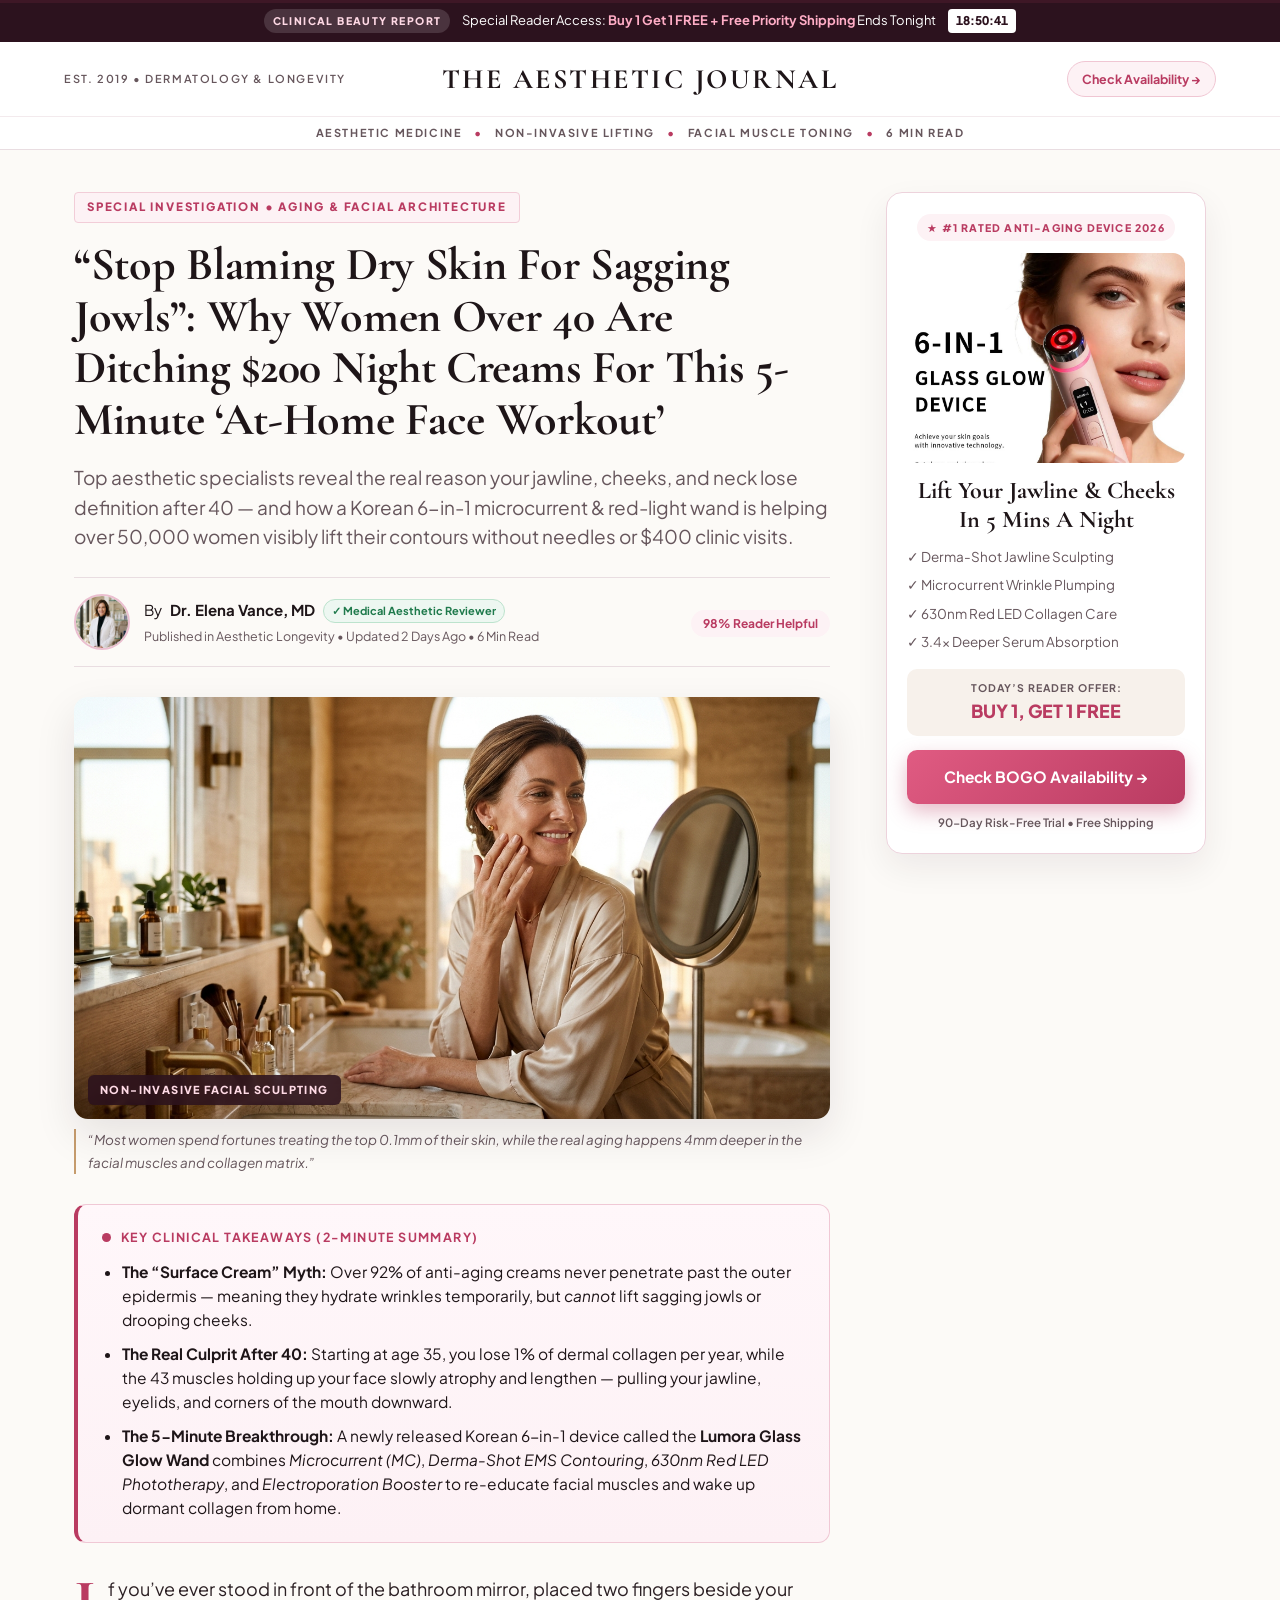
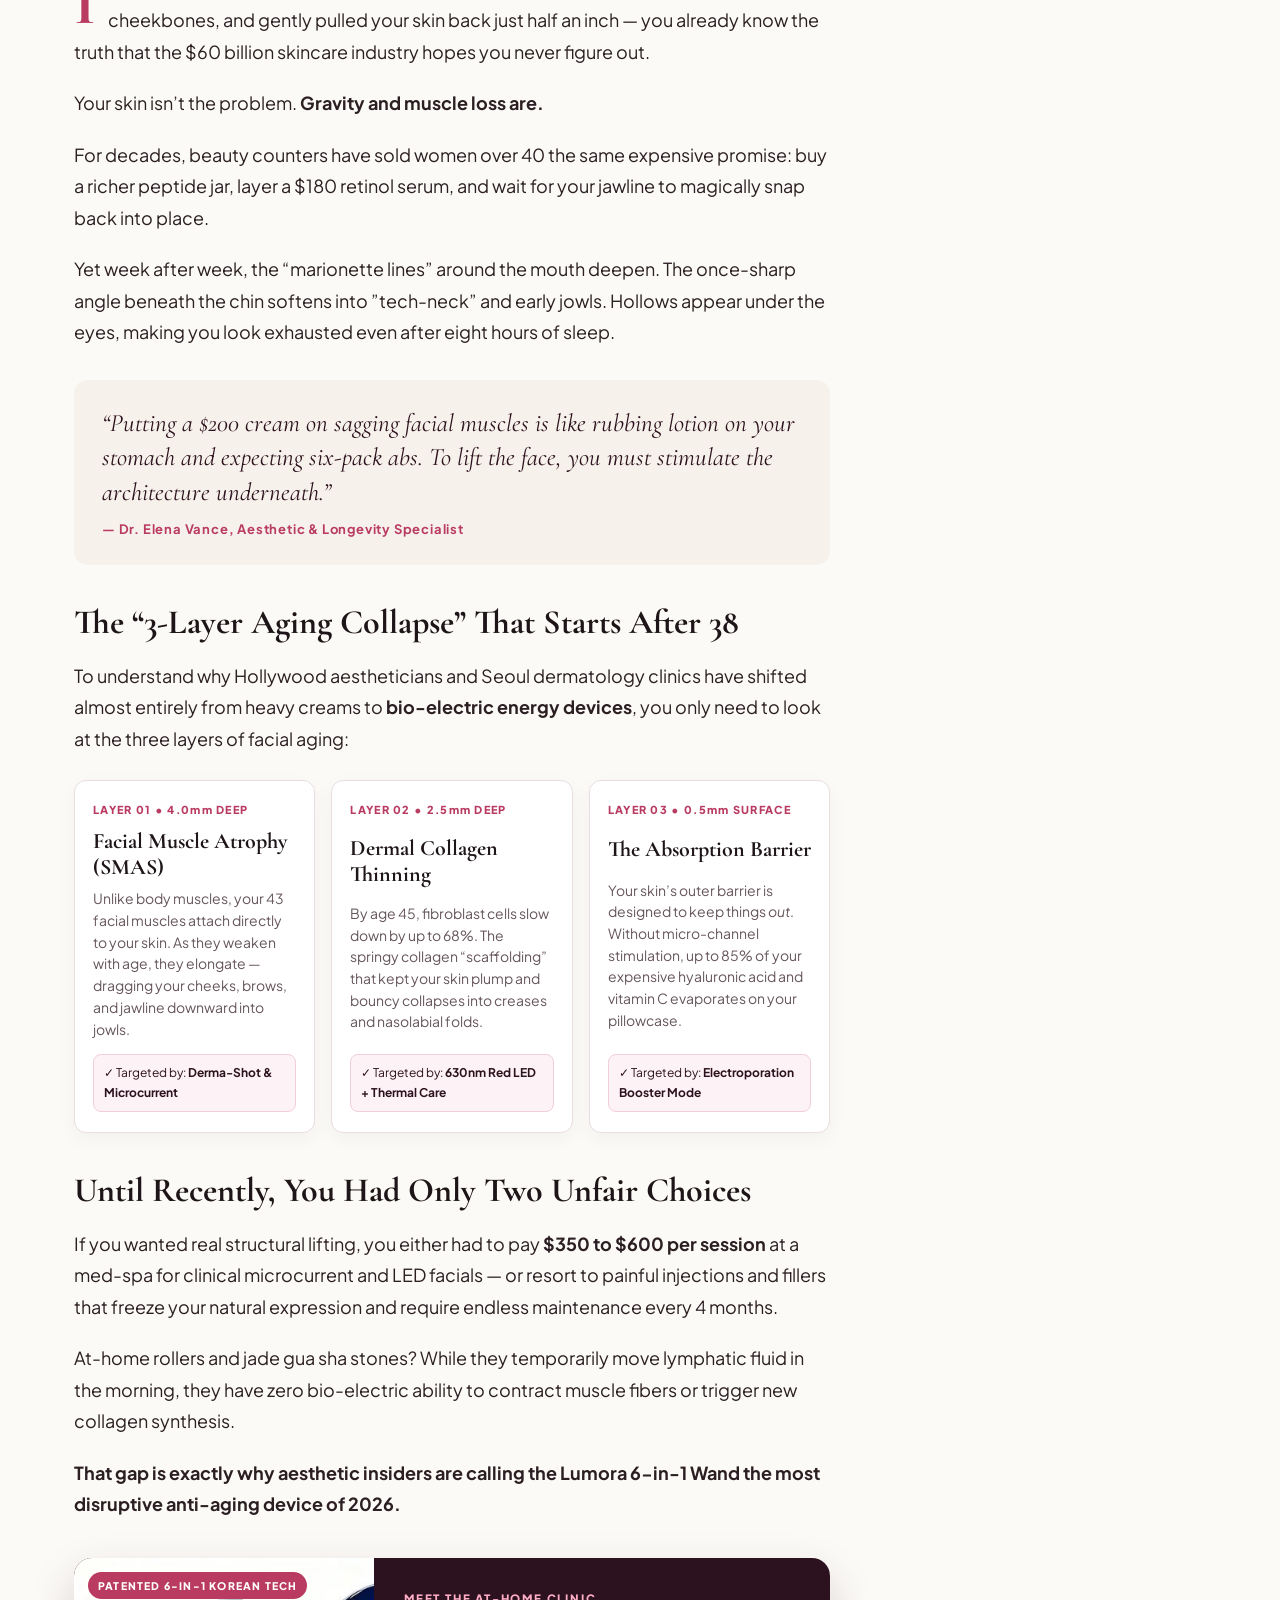
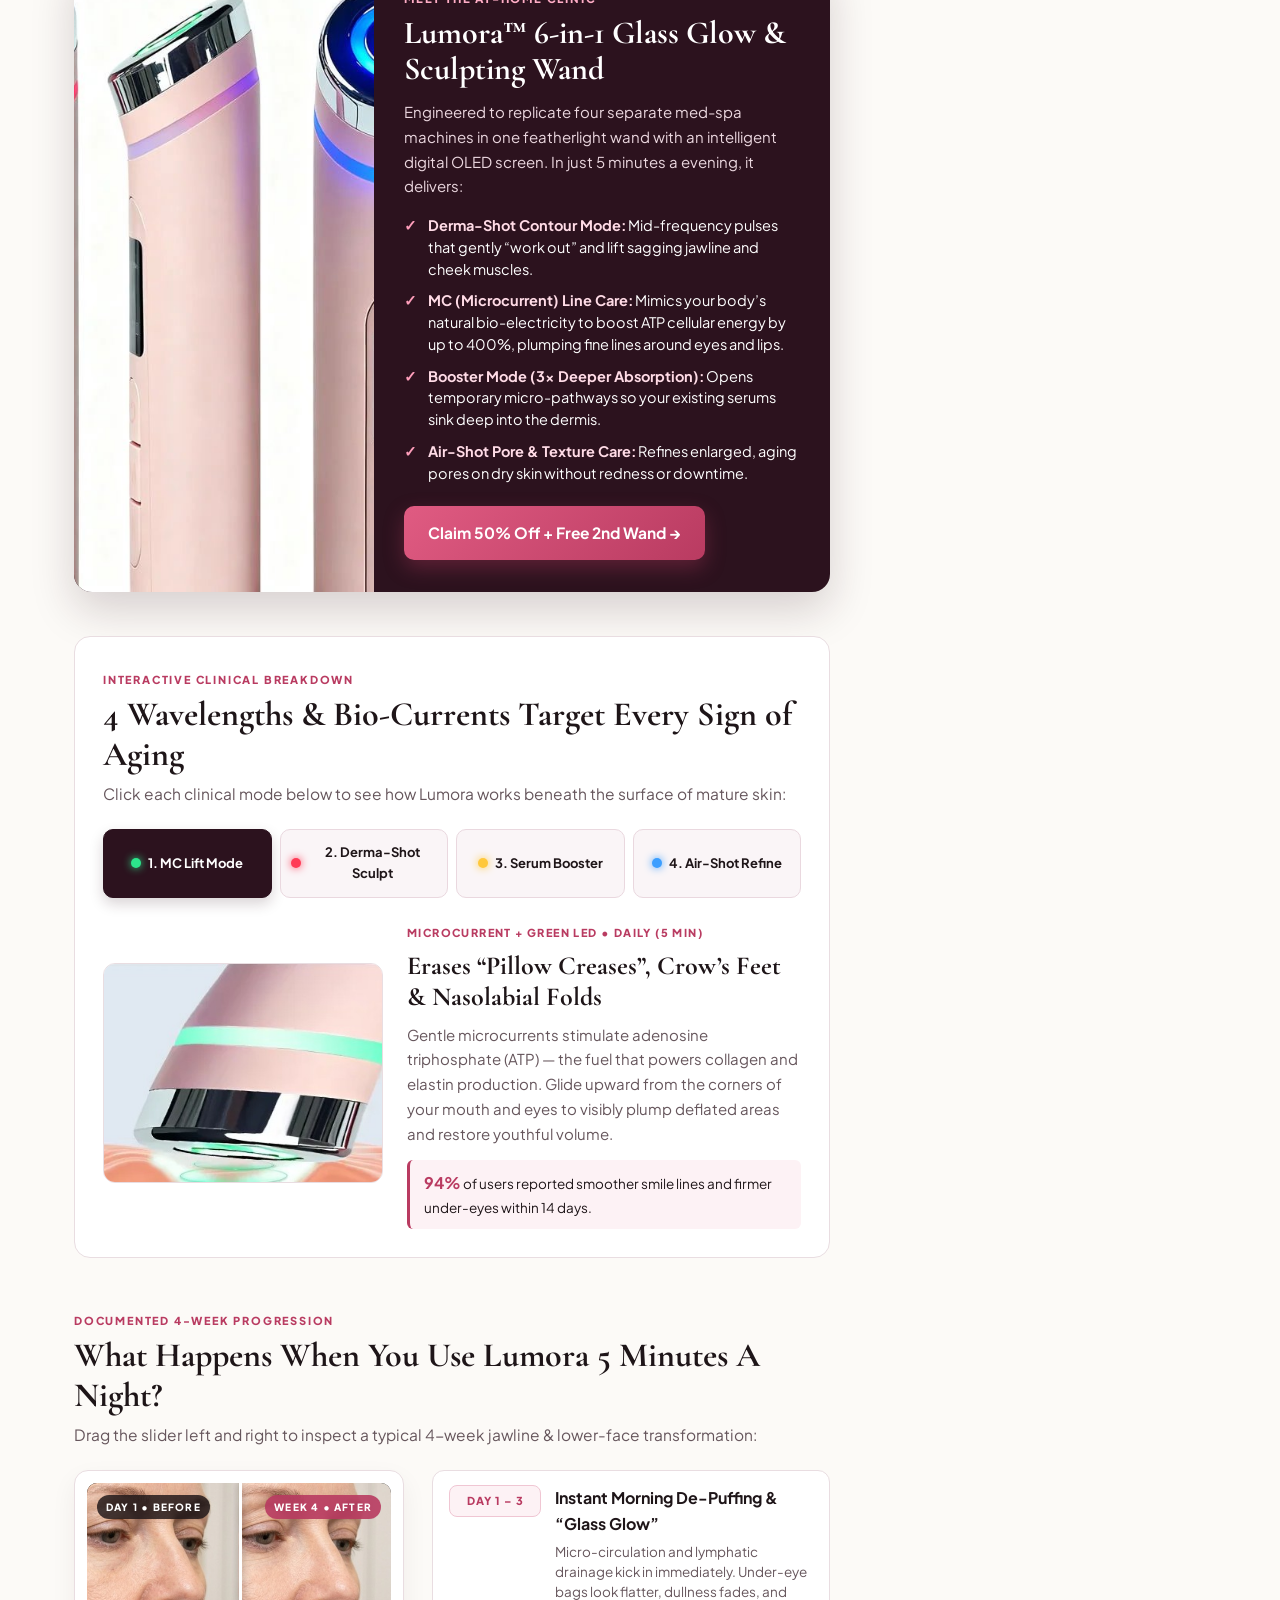
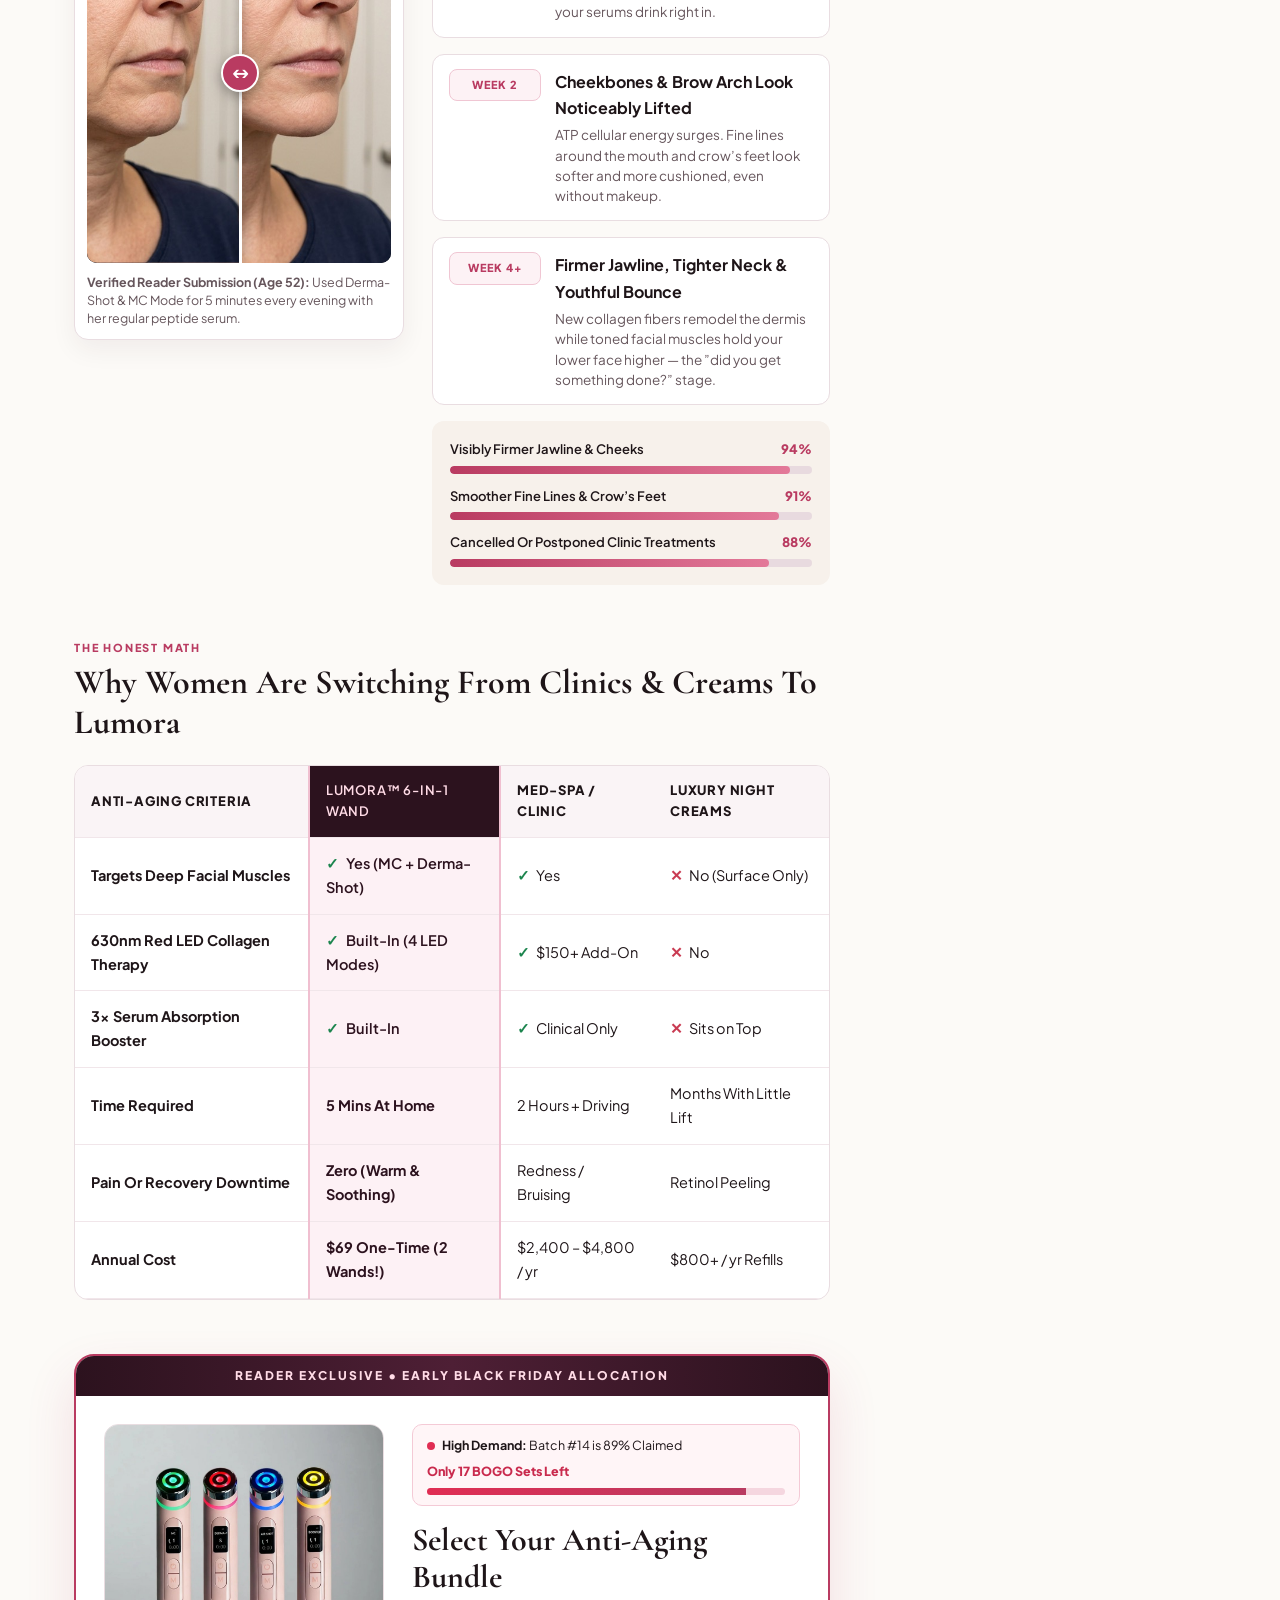
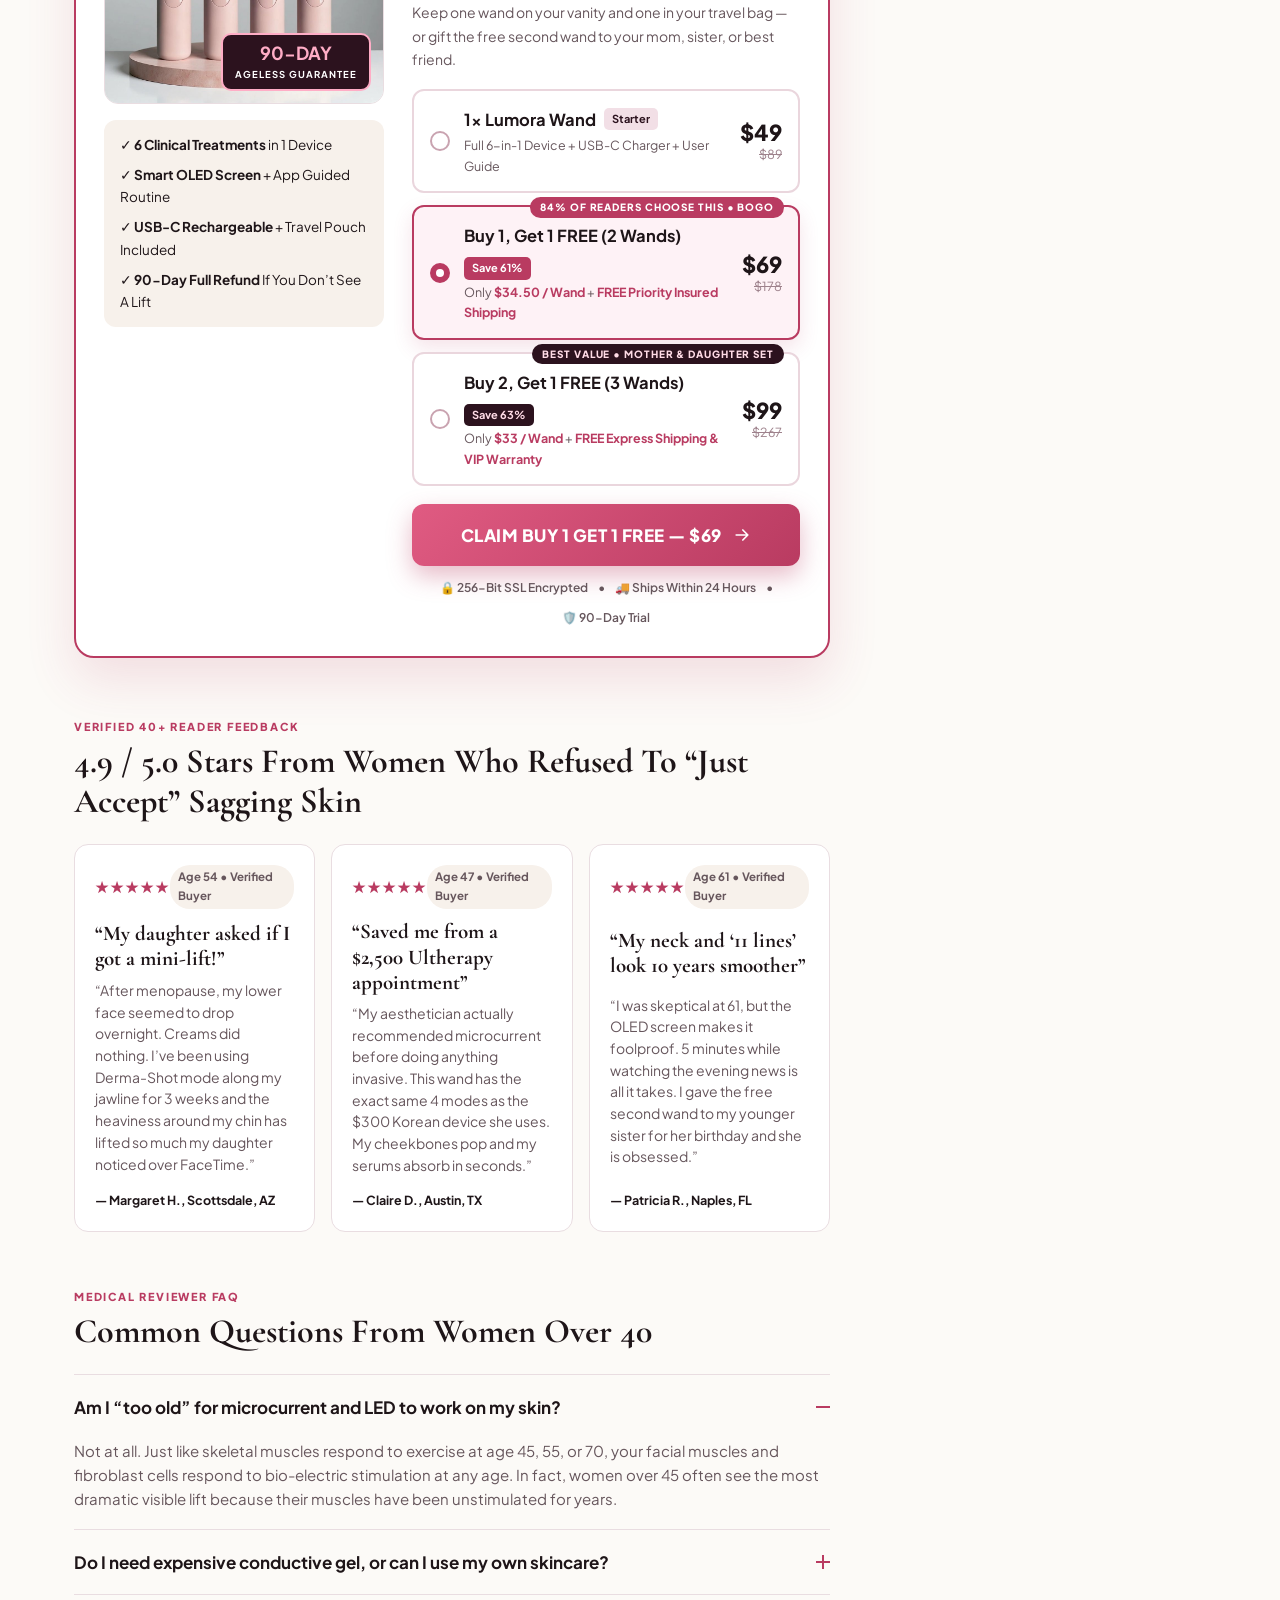
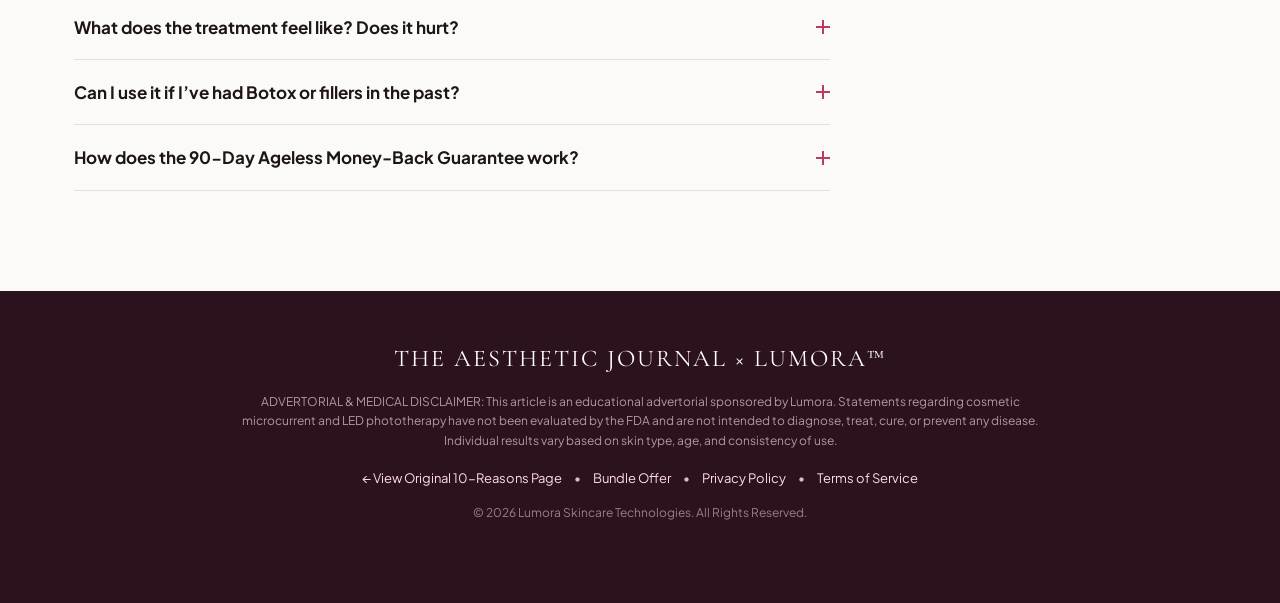
==== commit 74d699f1: "Switch to direct GA4 Measurement ID G-MQ6MRG7C5P" ====
--- a/v2/index.html
+++ b/v2/index.html
@@ -2,12 +2,12 @@
 <html lang="en">
 <head>
   <!-- Google tag (gtag.js) -->
-  <script async src="https://www.googletagmanager.com/gtm.js?id=GTM-K7KCPX8L"></script>
+  <script async src="https://www.googletagmanager.com/gtag/js?id=G-MQ6MRG7C5P"></script>
   <script>
     window.dataLayer = window.dataLayer || [];
     function gtag(){dataLayer.push(arguments);}
     gtag('js', new Date());
-    gtag('config', 'GTM-K7KCPX8L');
+    gtag('config', 'G-MQ6MRG7C5P');
   </script>
   <meta charset="UTF-8" />
   <meta name="viewport" content="width=device-width, initial-scale=1.0" />
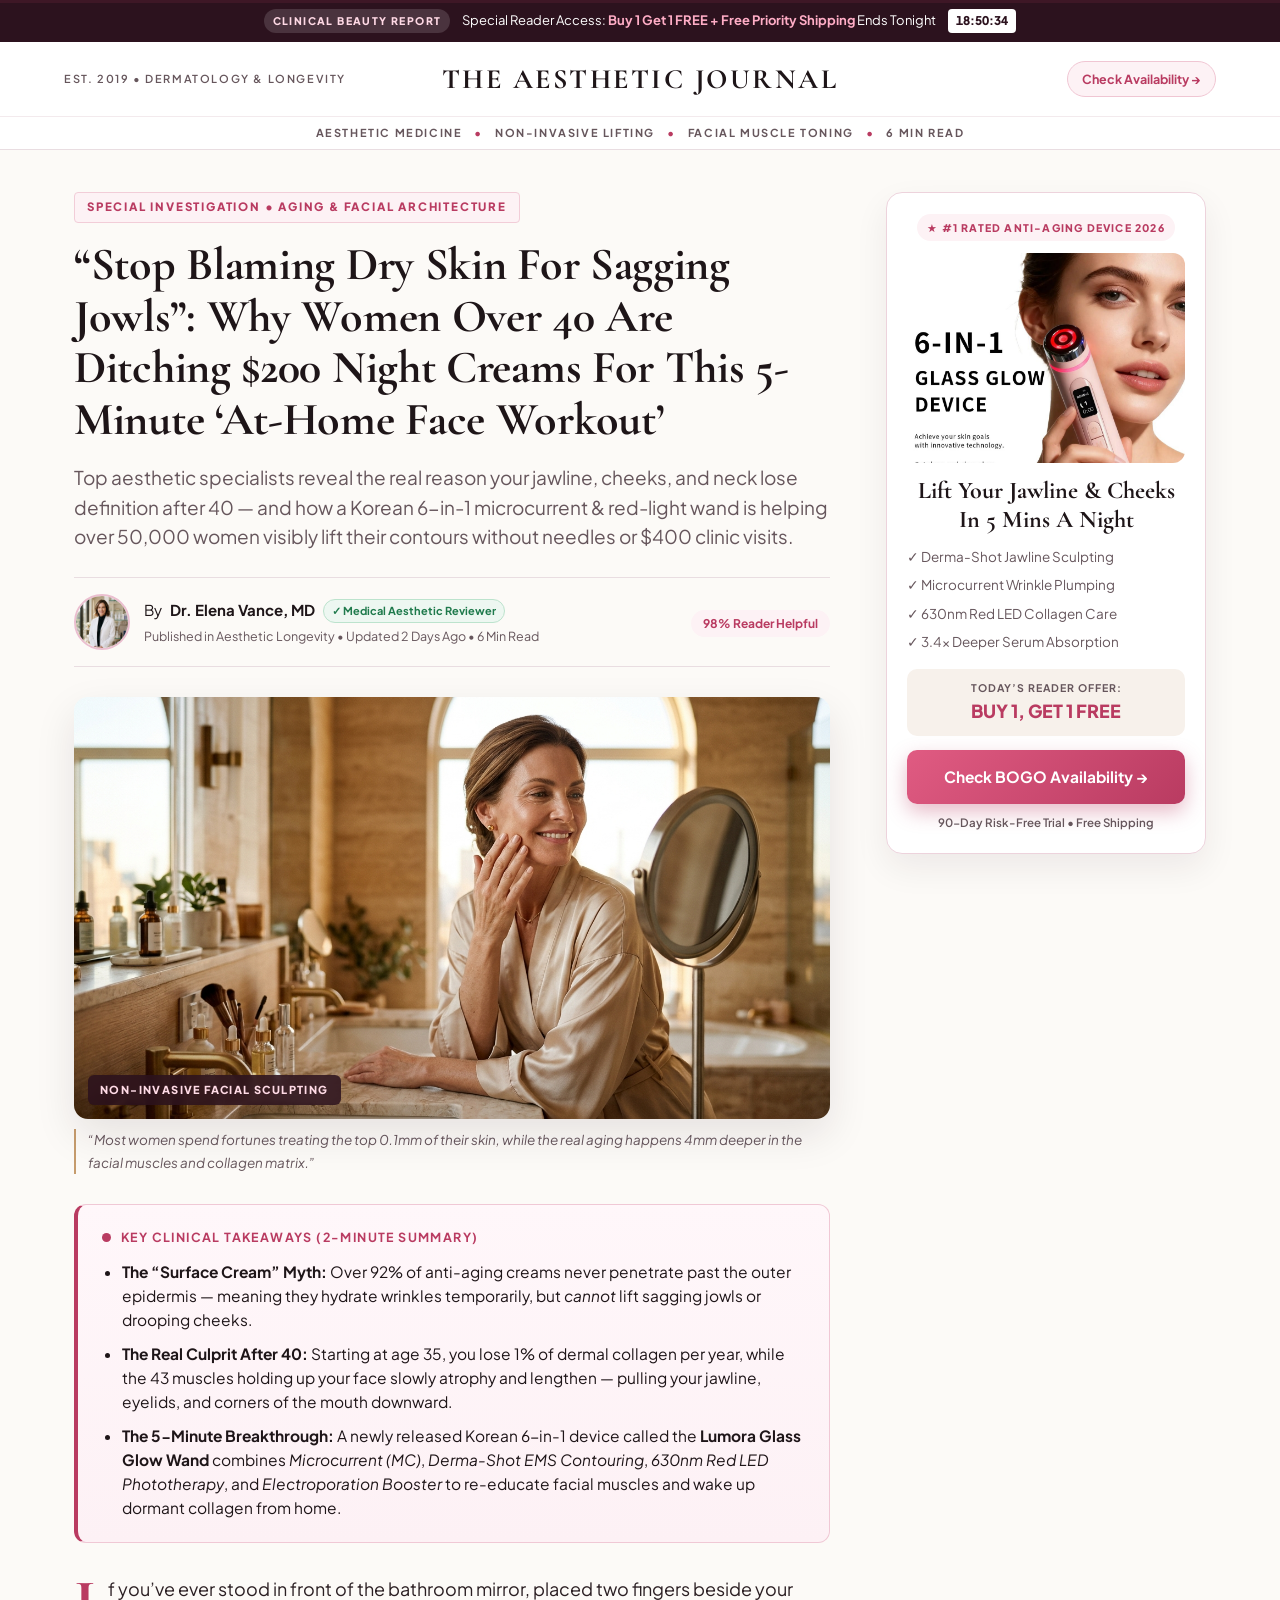
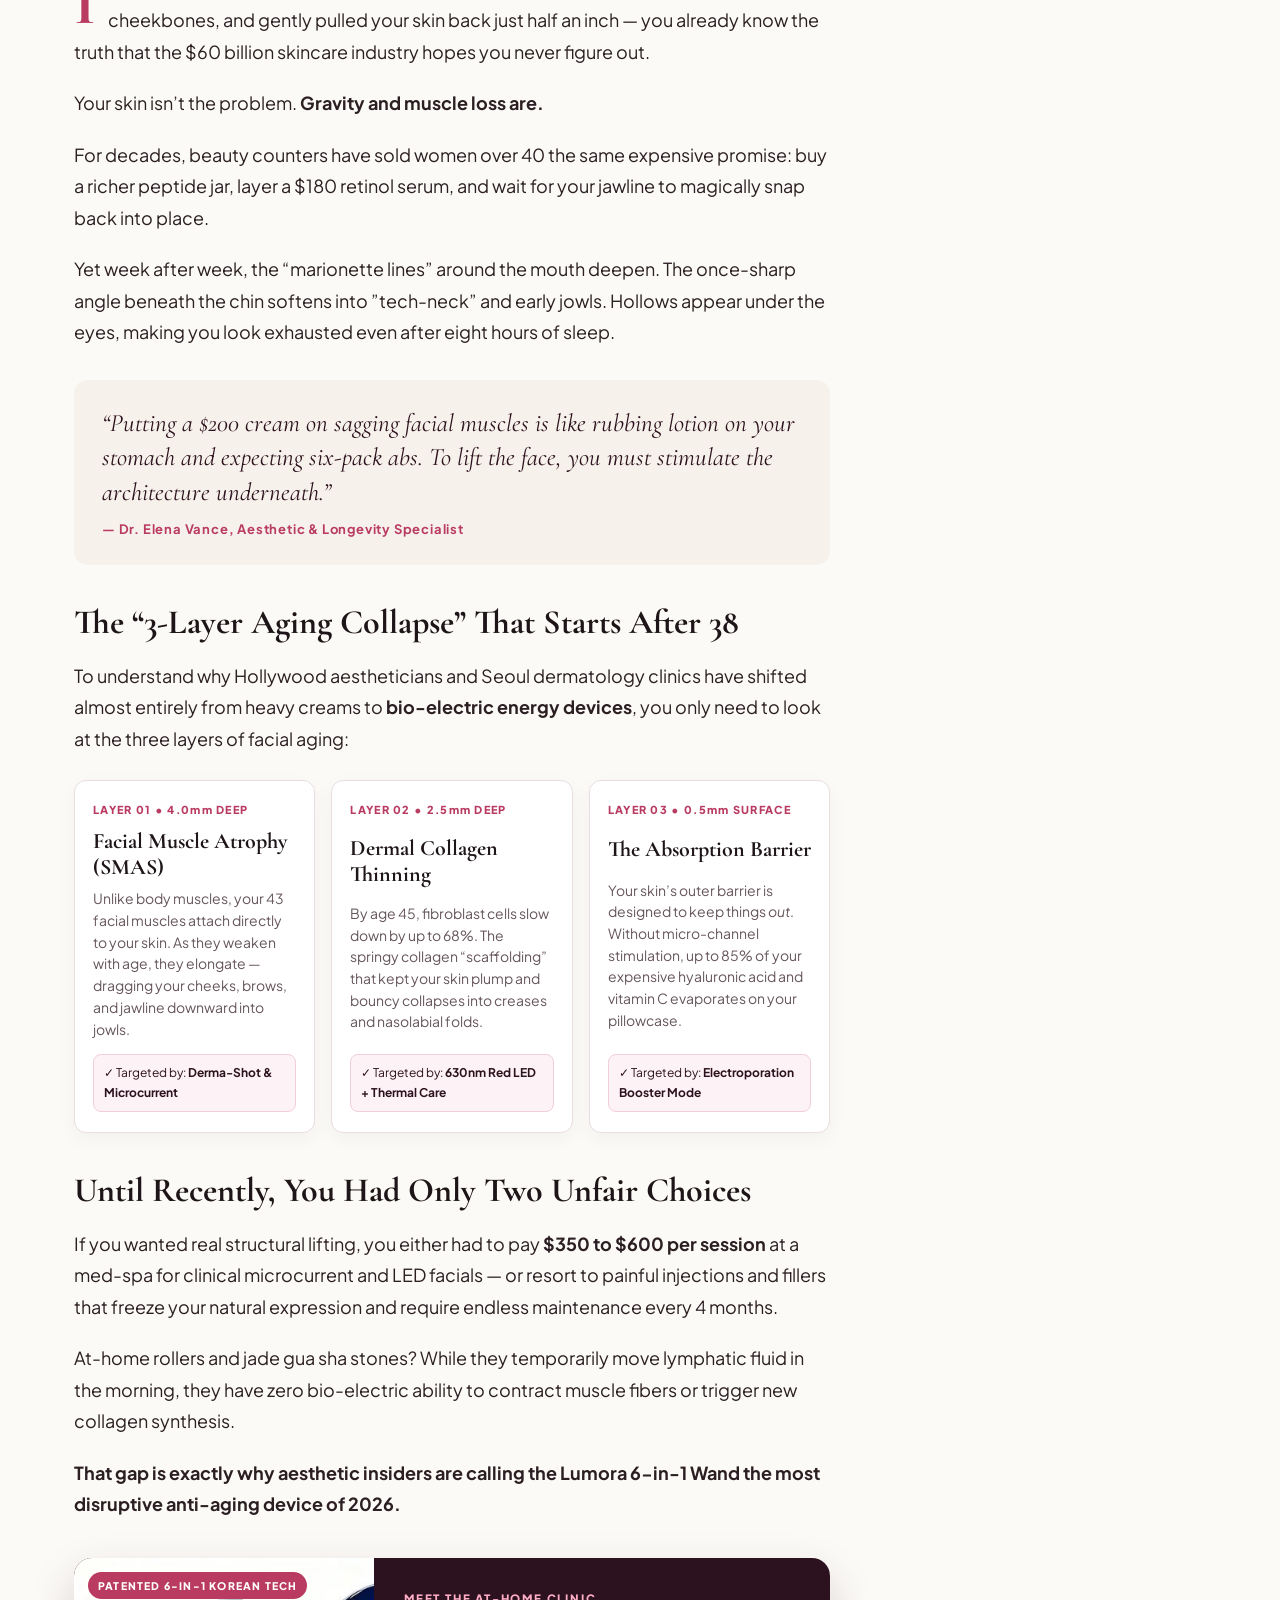
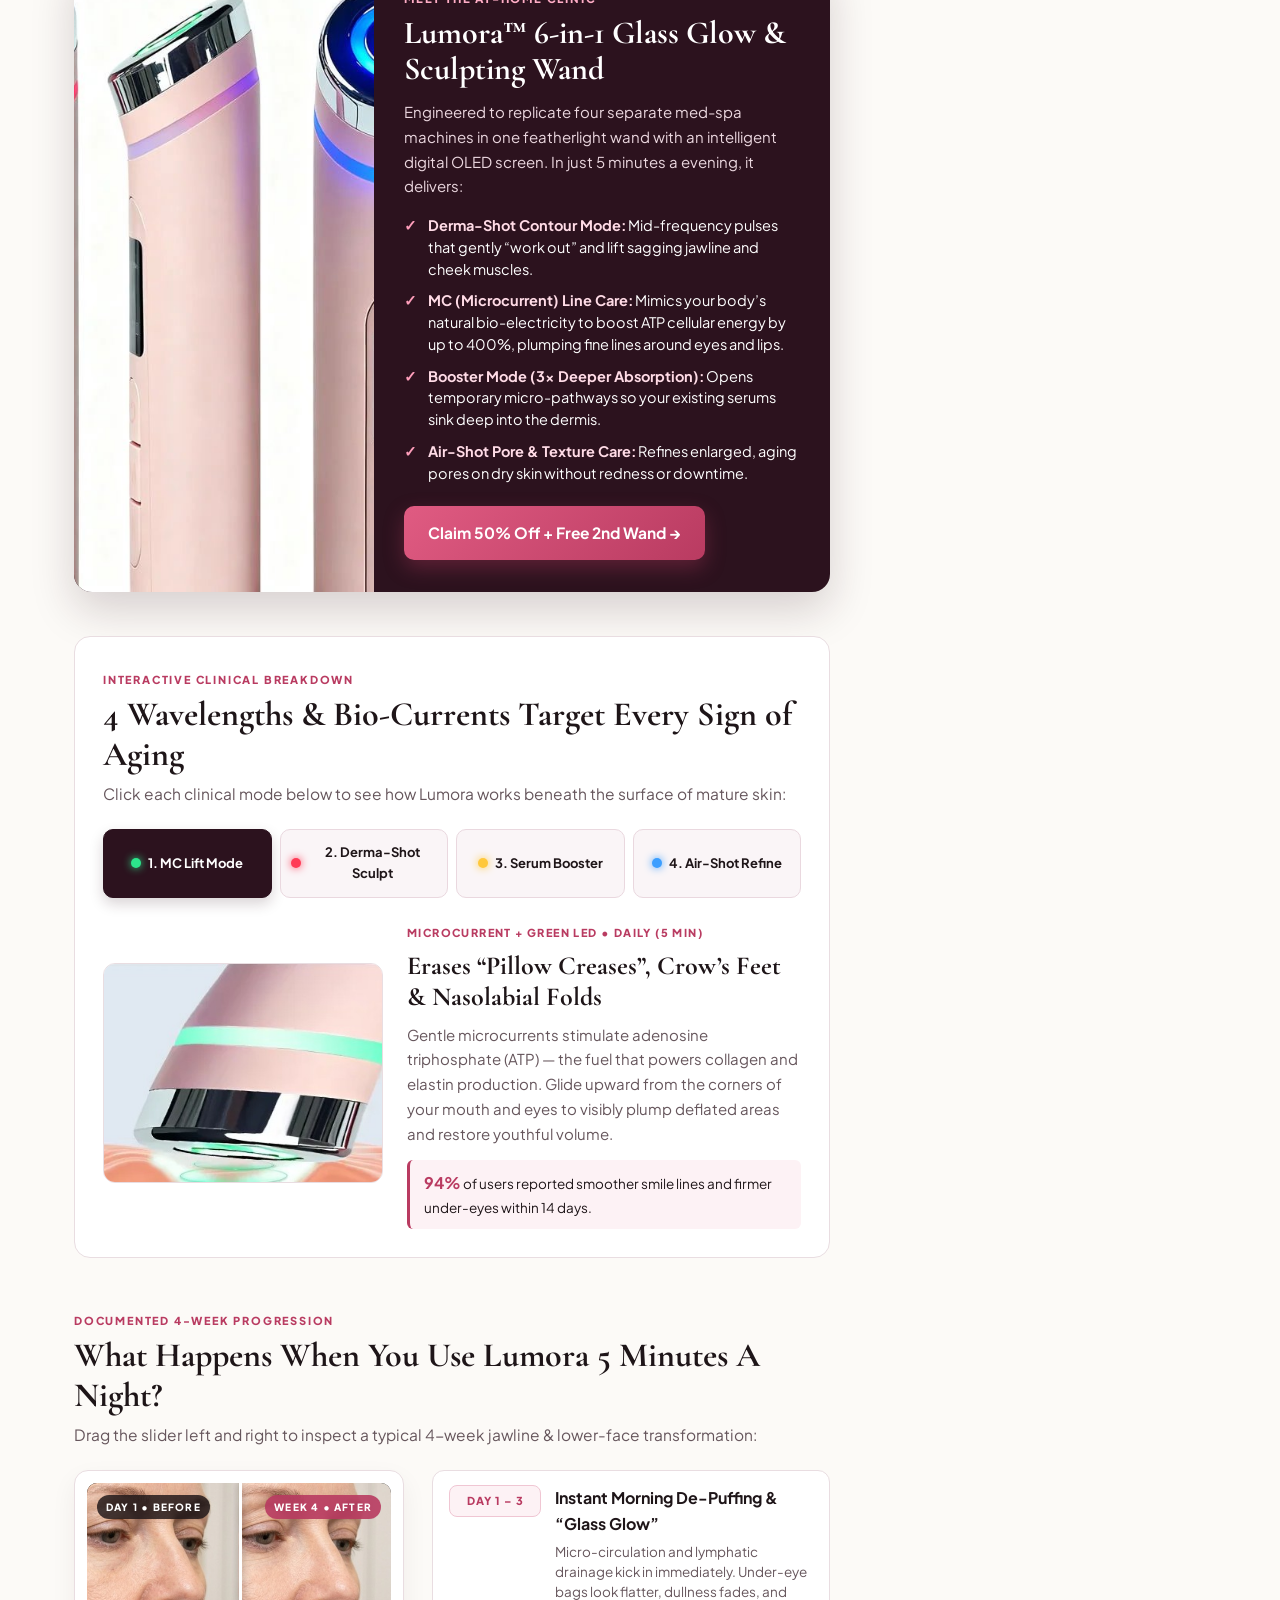
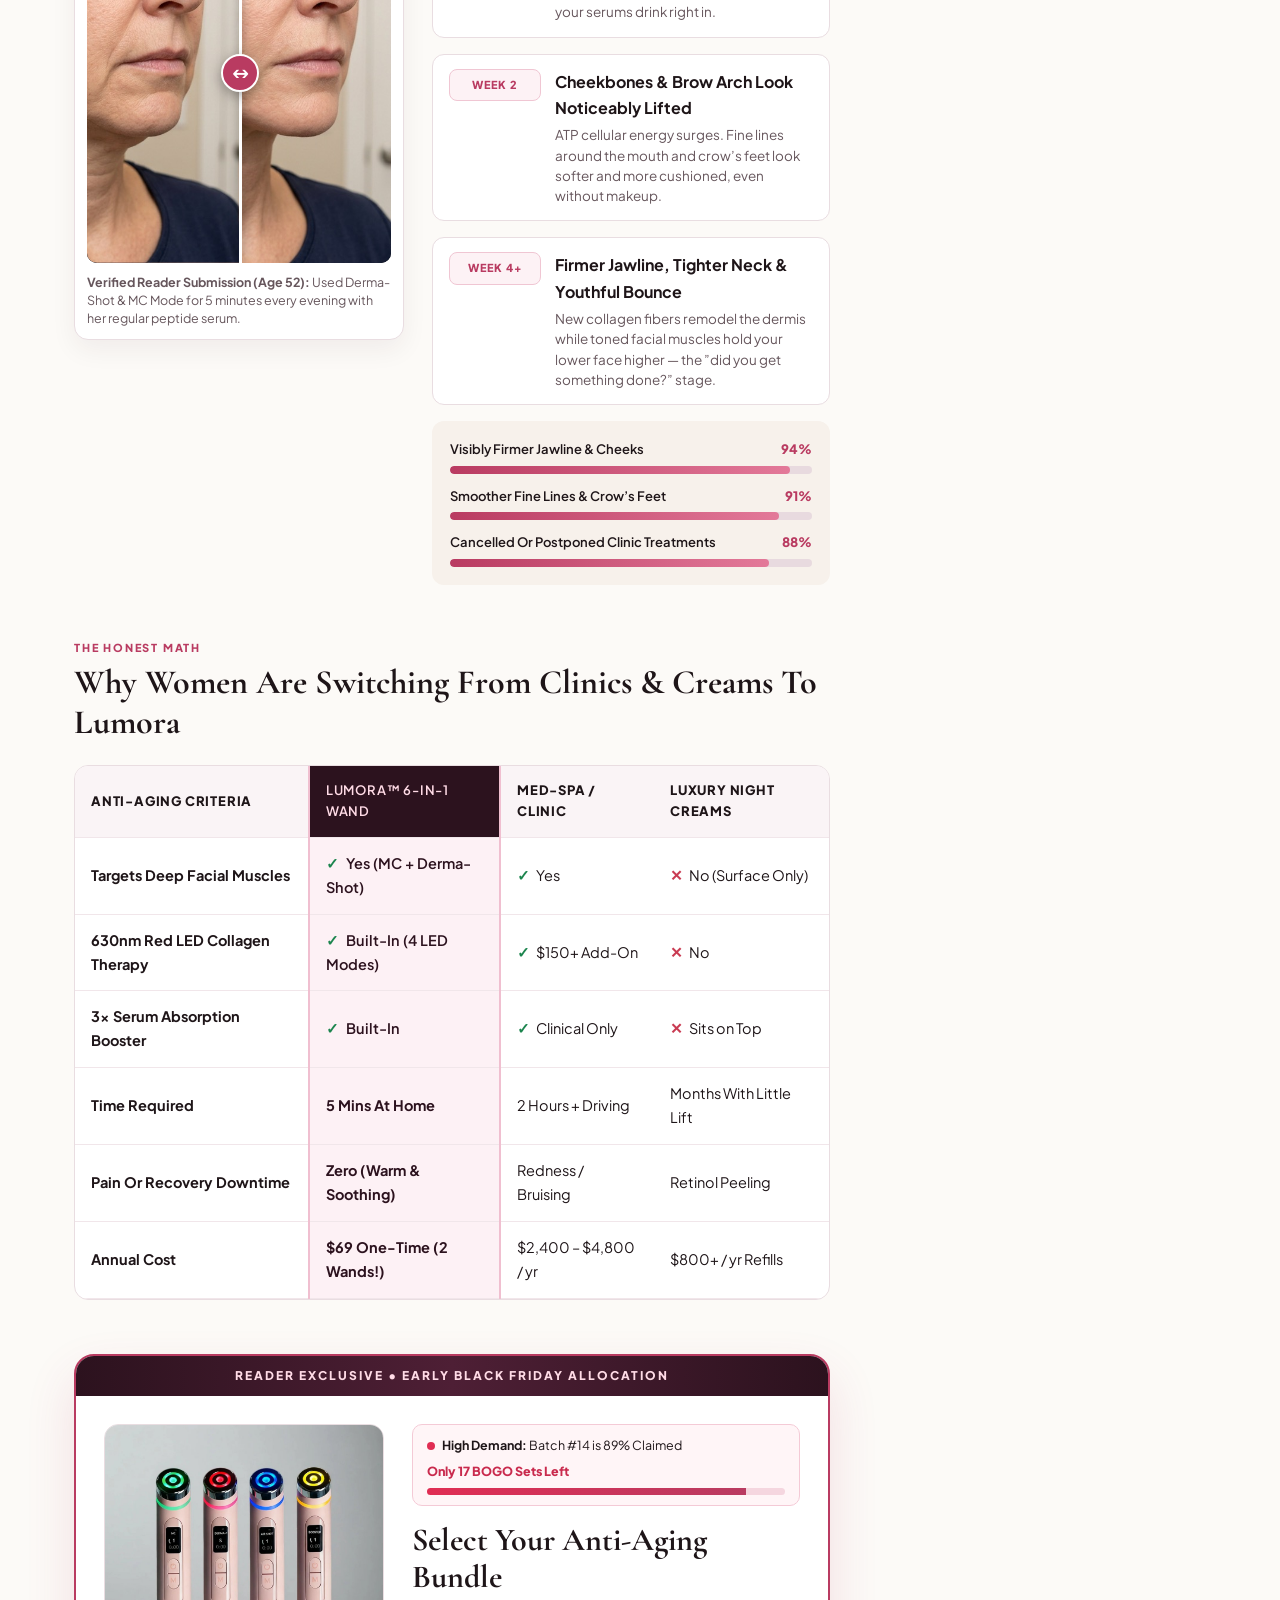
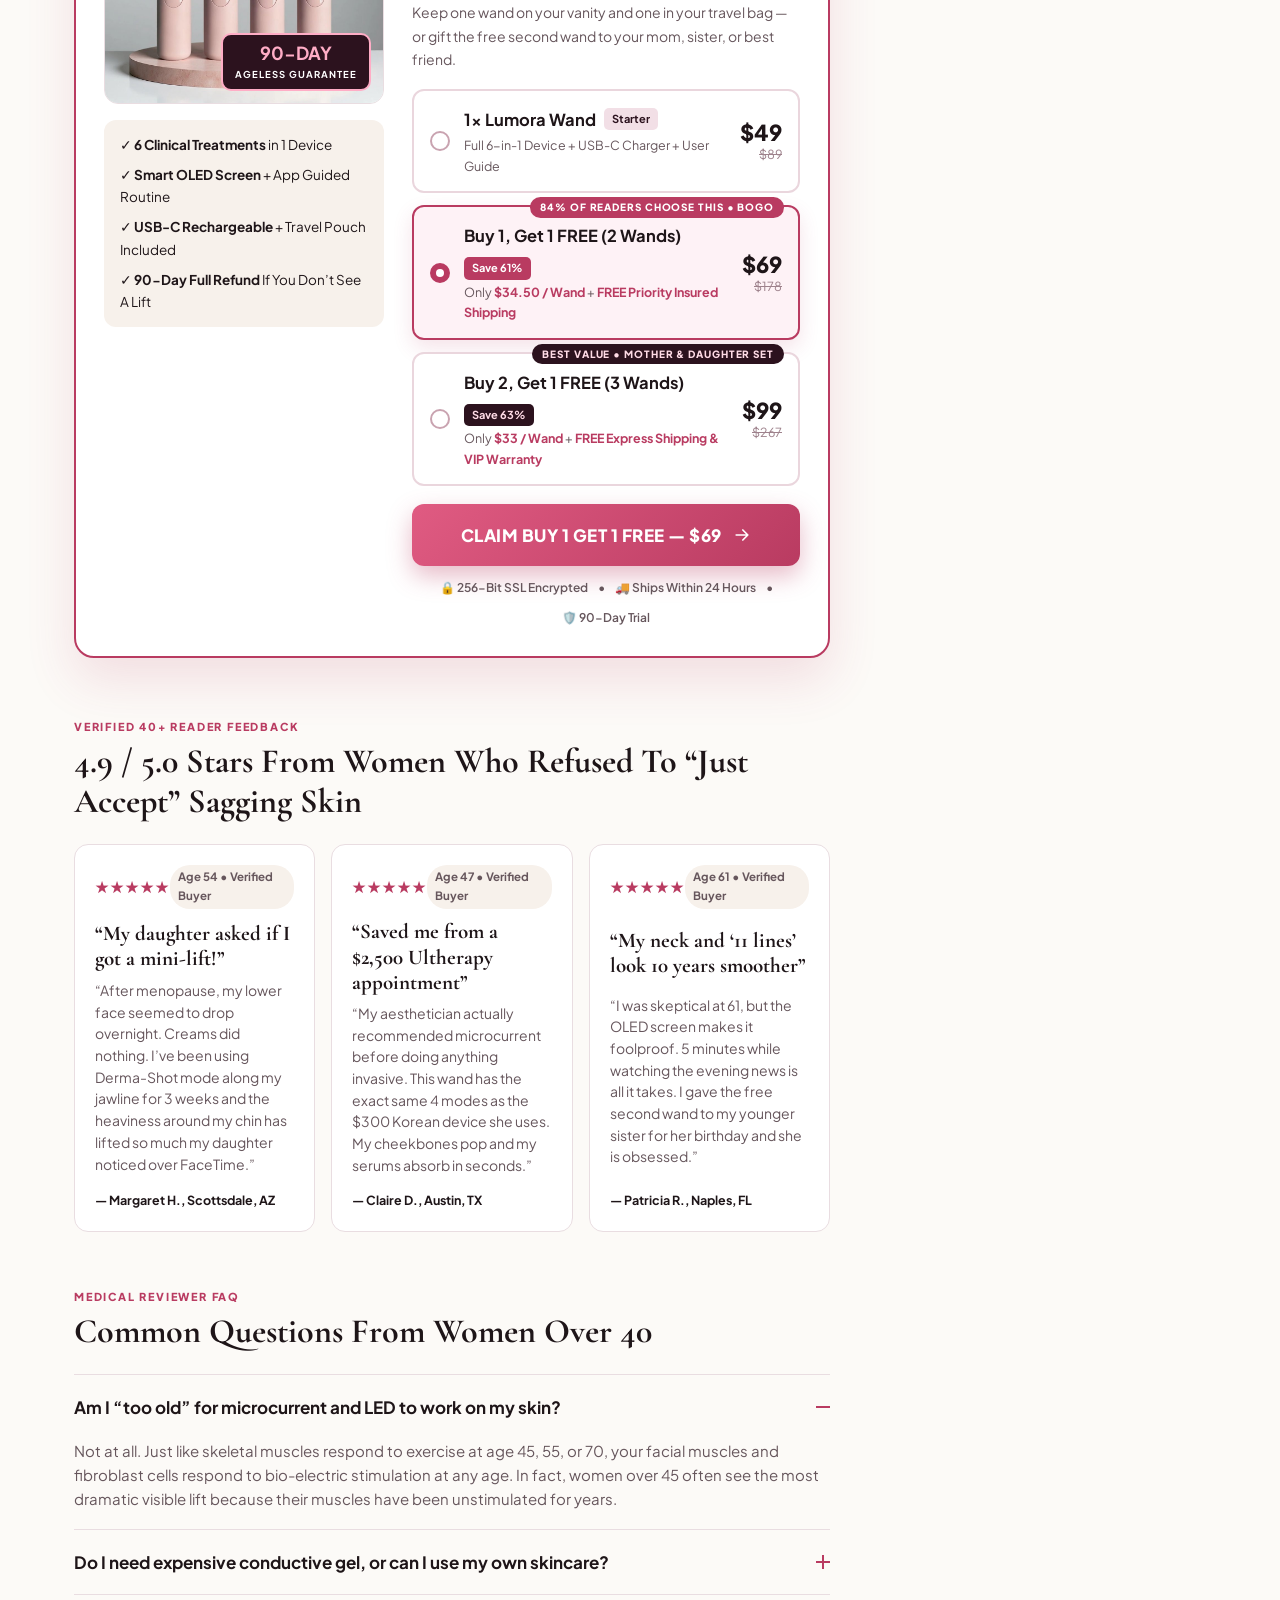
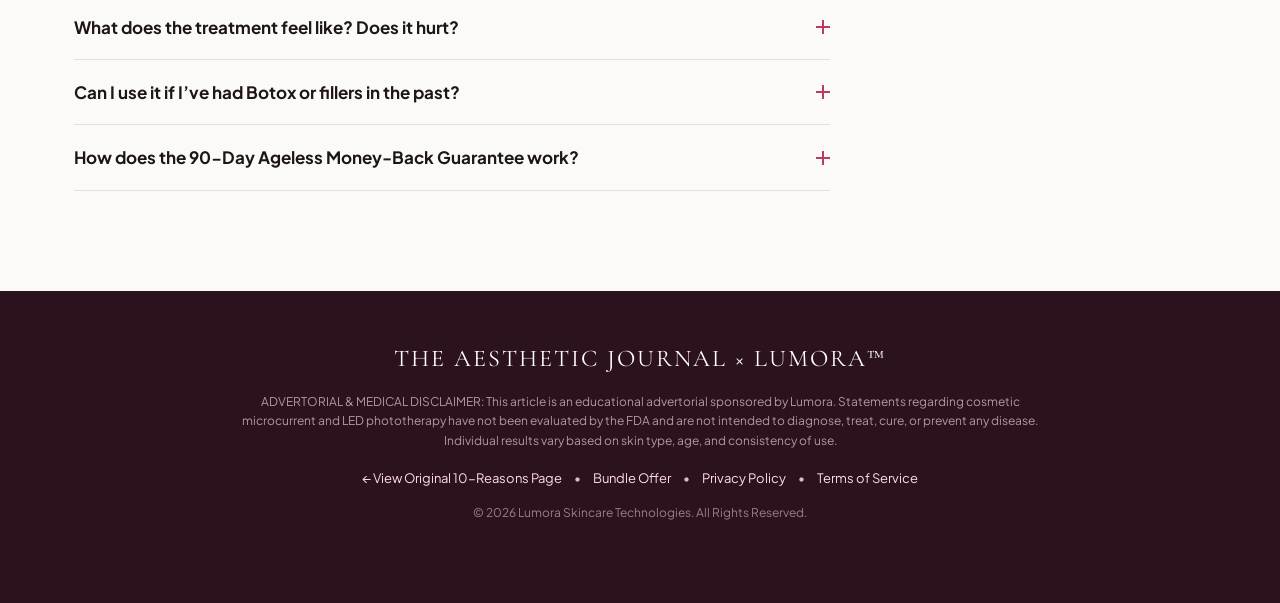
==== commit 97fb9e3f: "Bust cache with ?v=3" ====
--- a/v2/index.html
+++ b/v2/index.html
@@ -632,7 +632,7 @@
     <a href="#offer" class="mob-sticky__btn">Claim BOGO →</a>
   </div>
 
-  <script src="/v2/script.js"></script>
+  <script src="/v2/script.js?v=3"></script>
   <script>
     window.va = window.va || function () { (window.vaq = window.vaq || []).push(arguments); };
   </script>
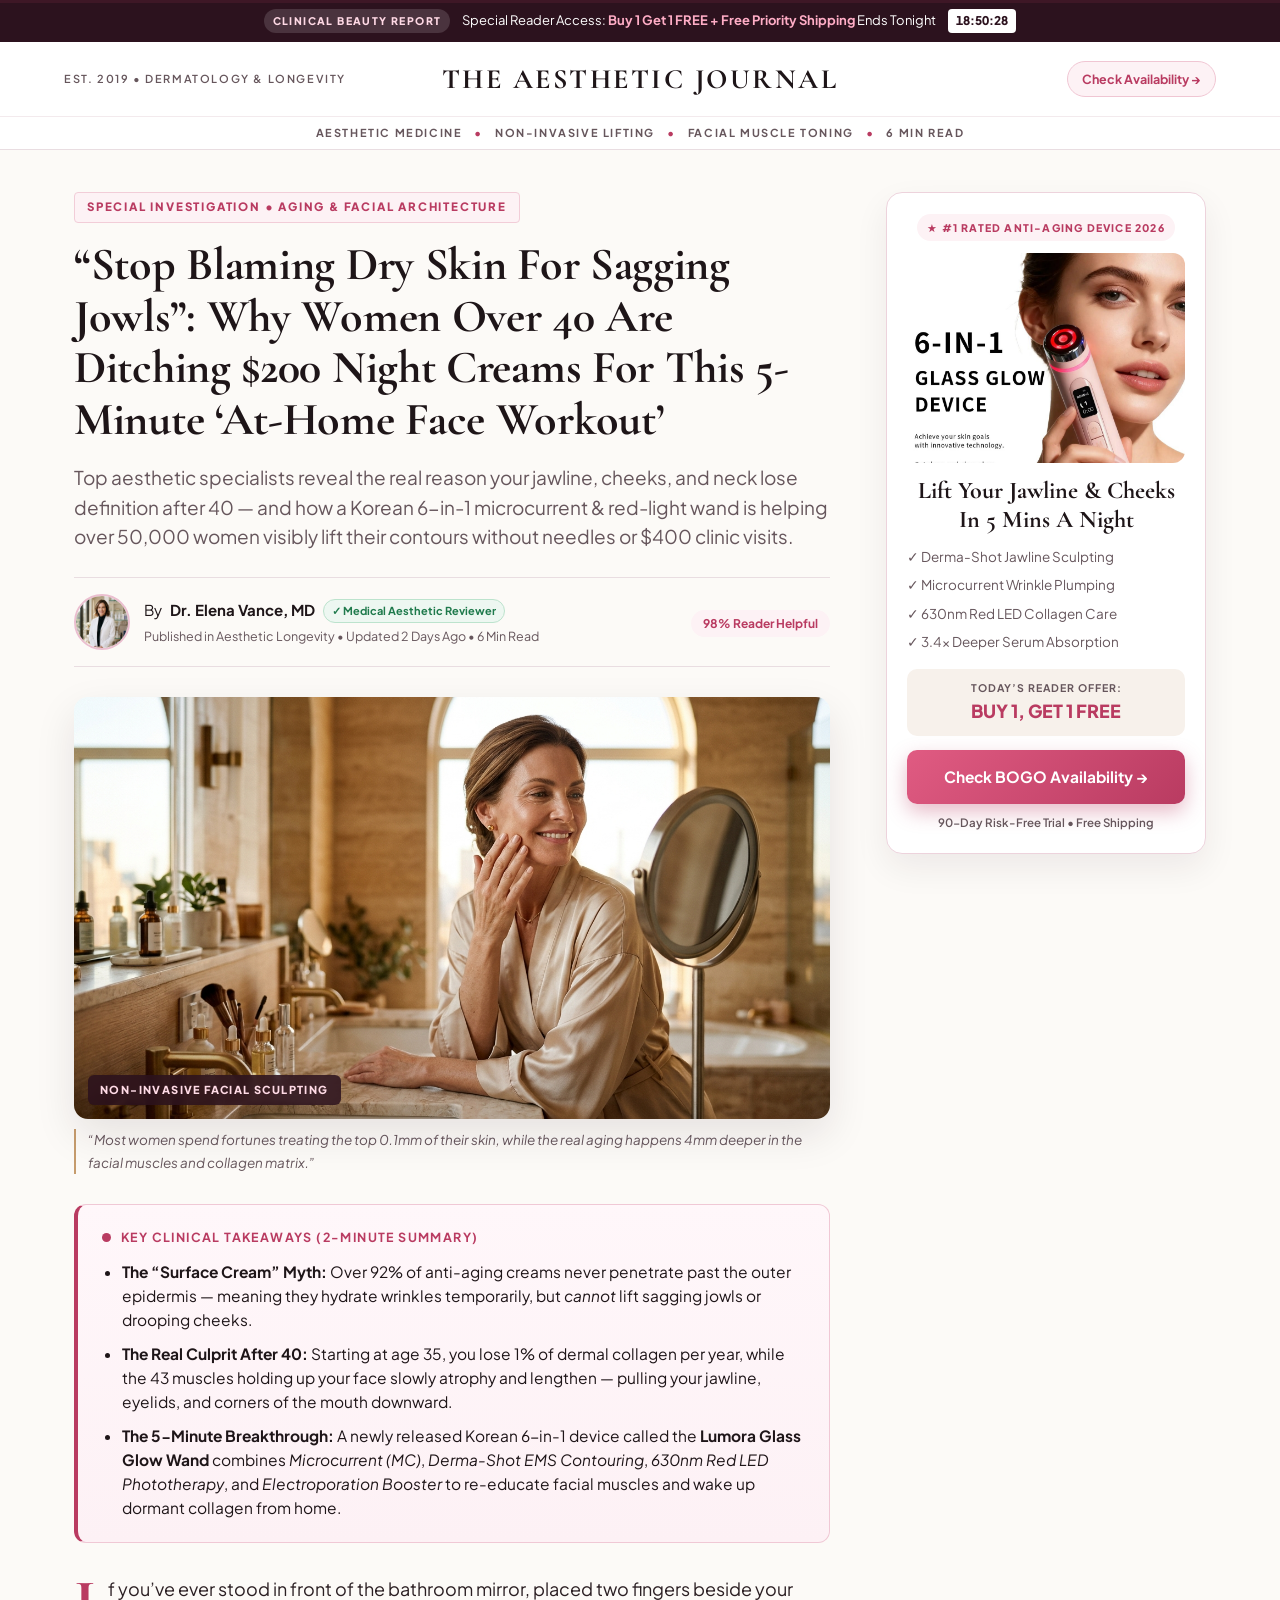
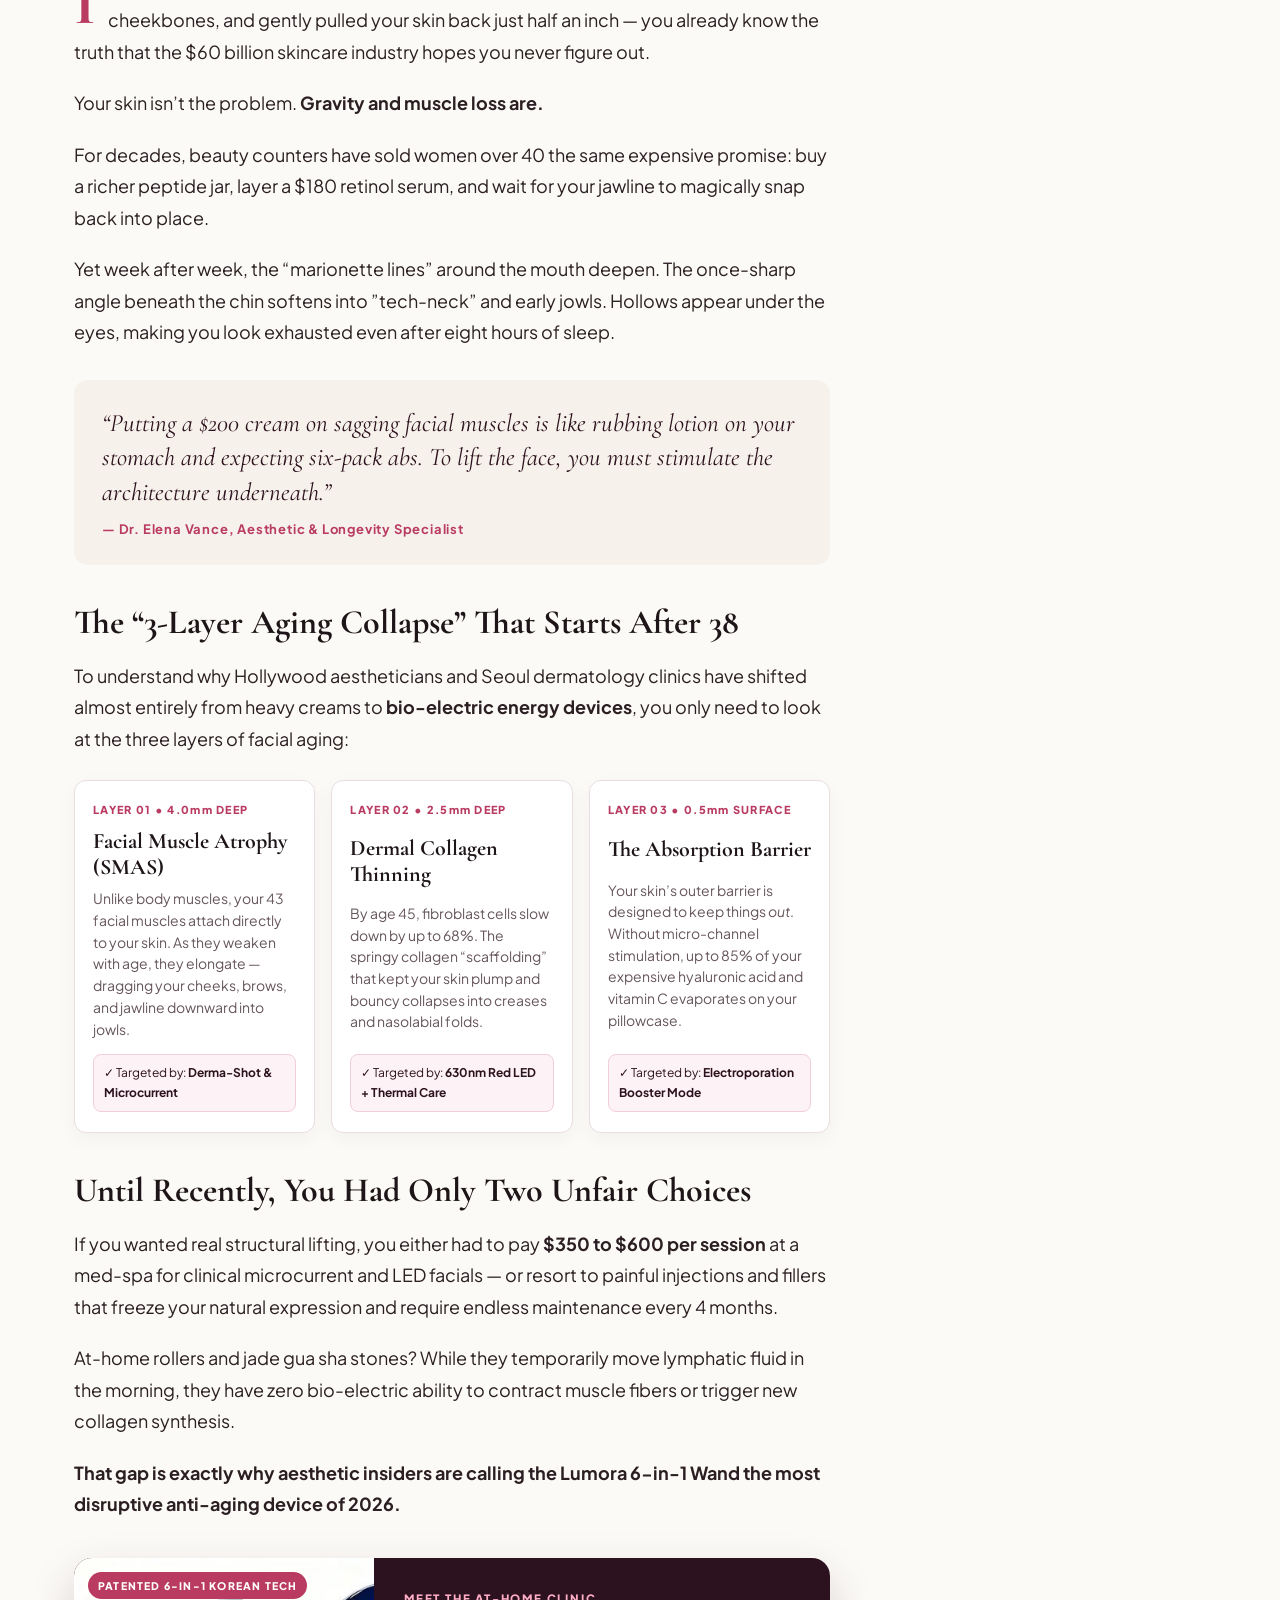
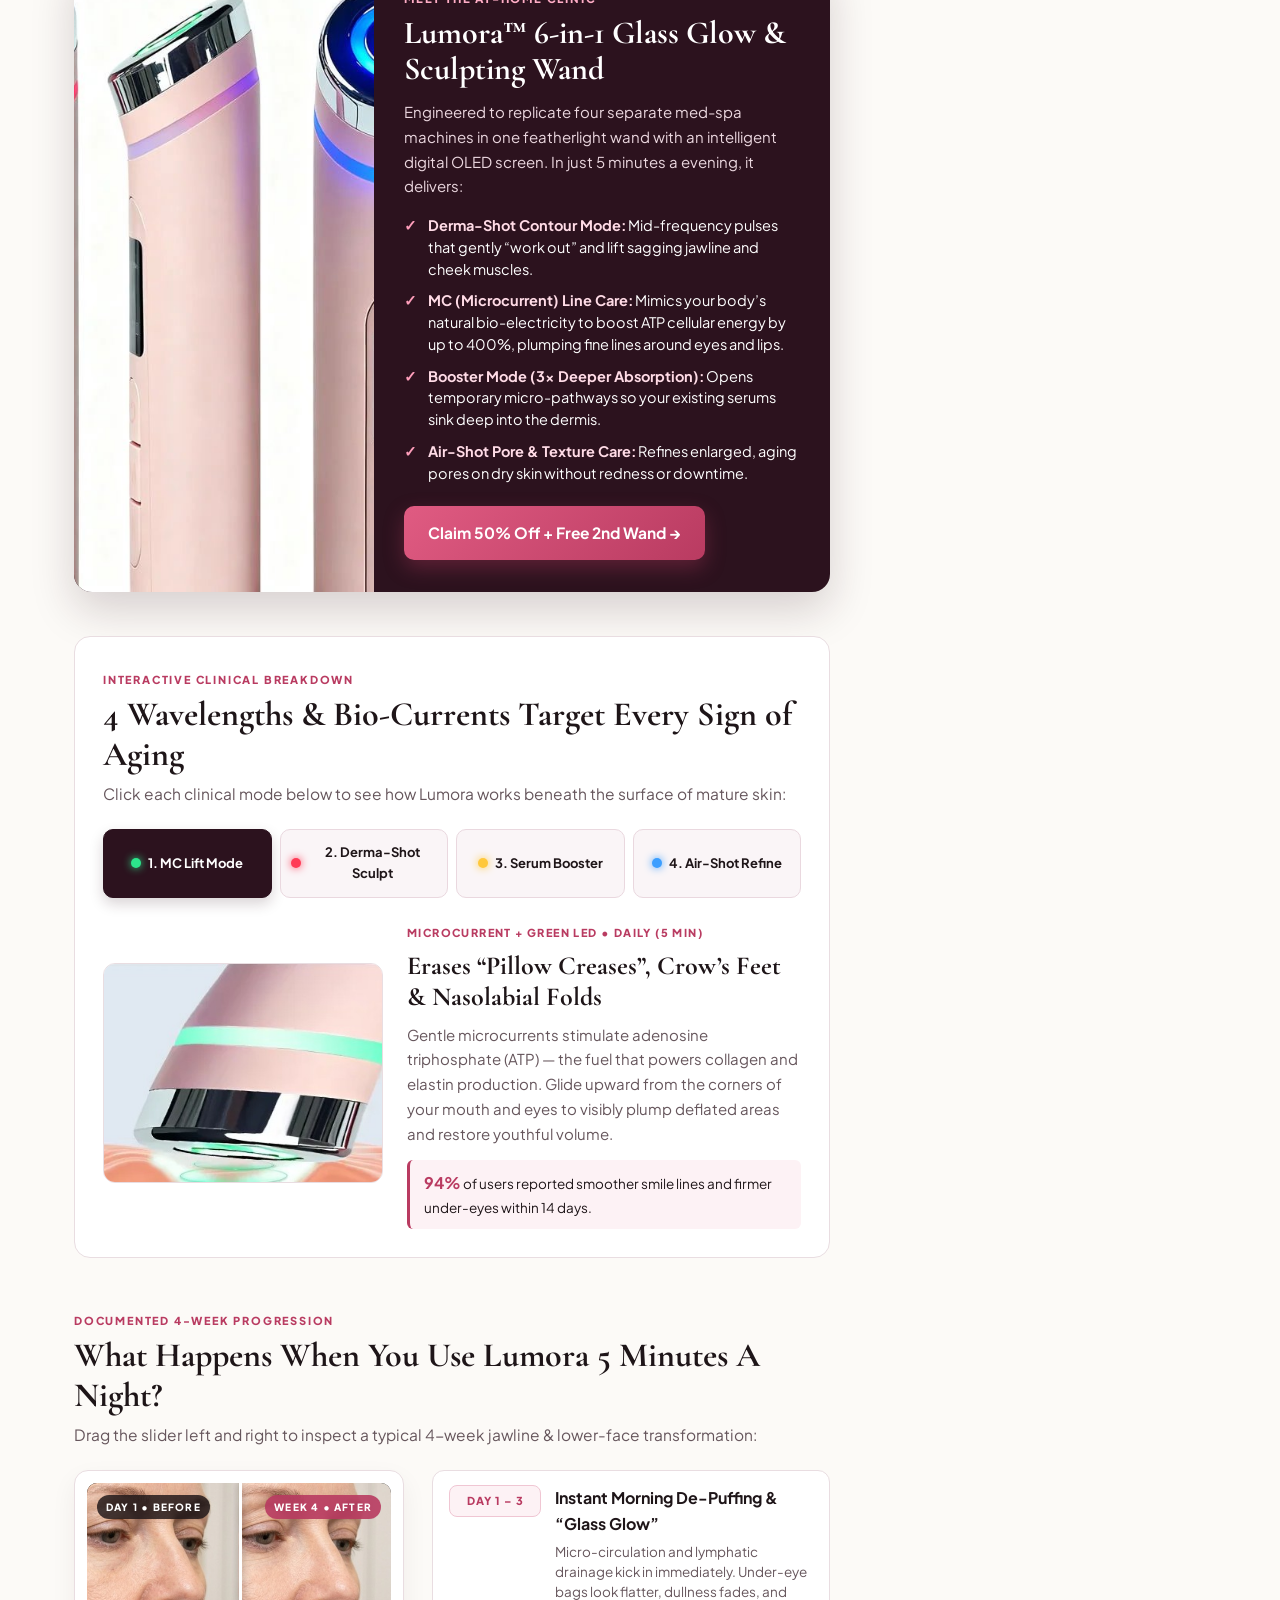
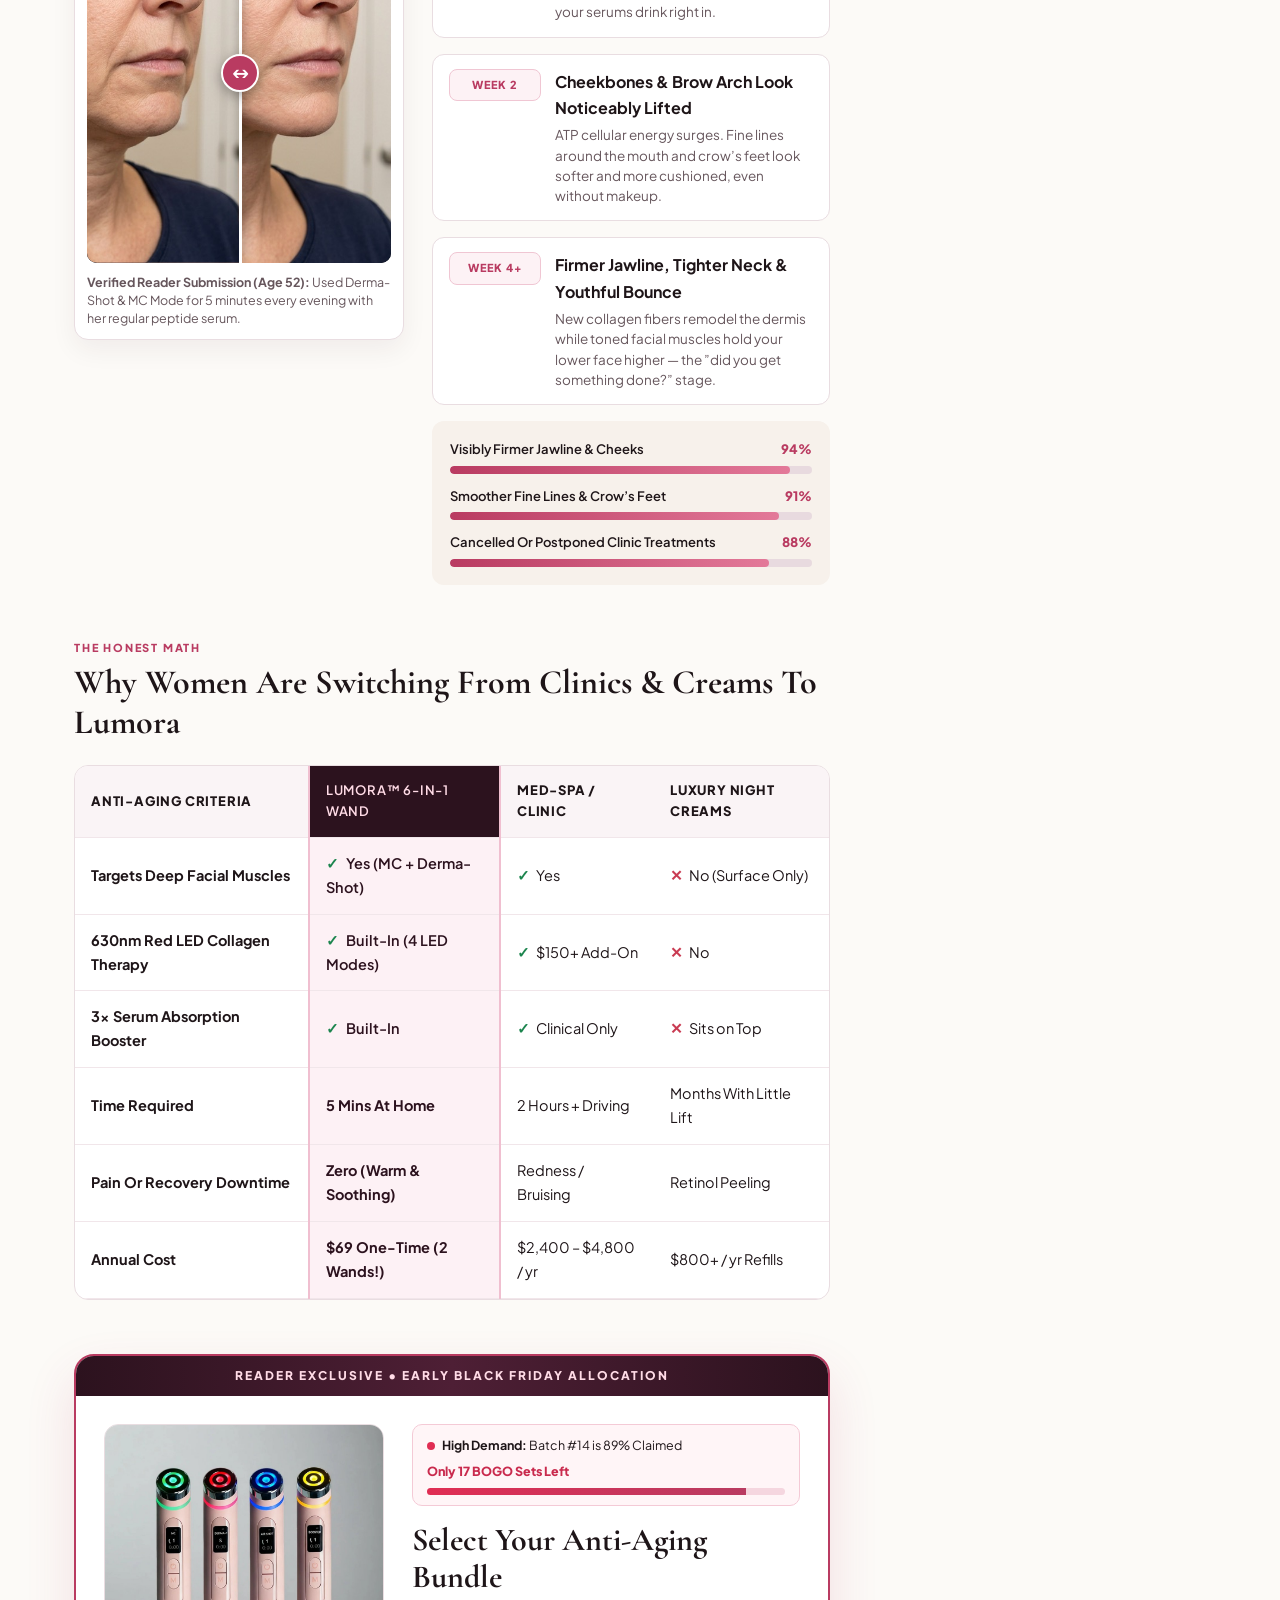
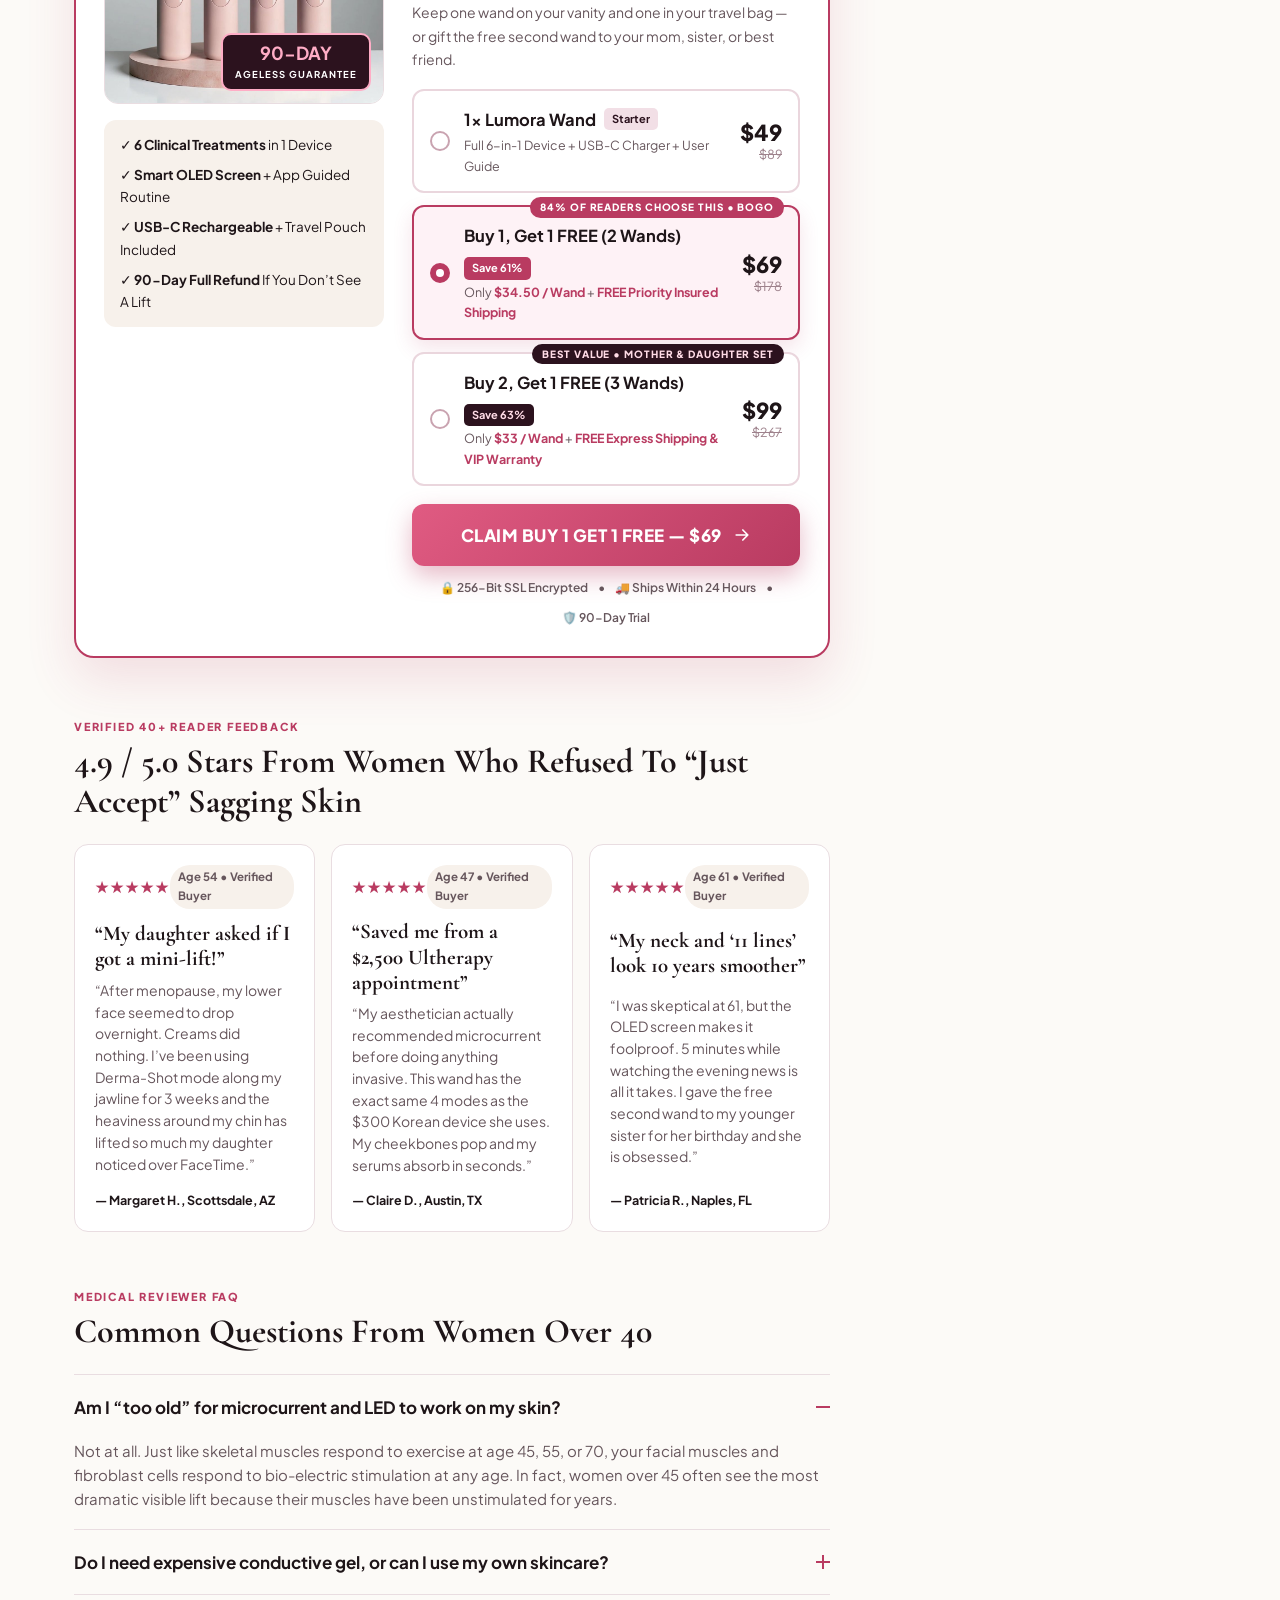
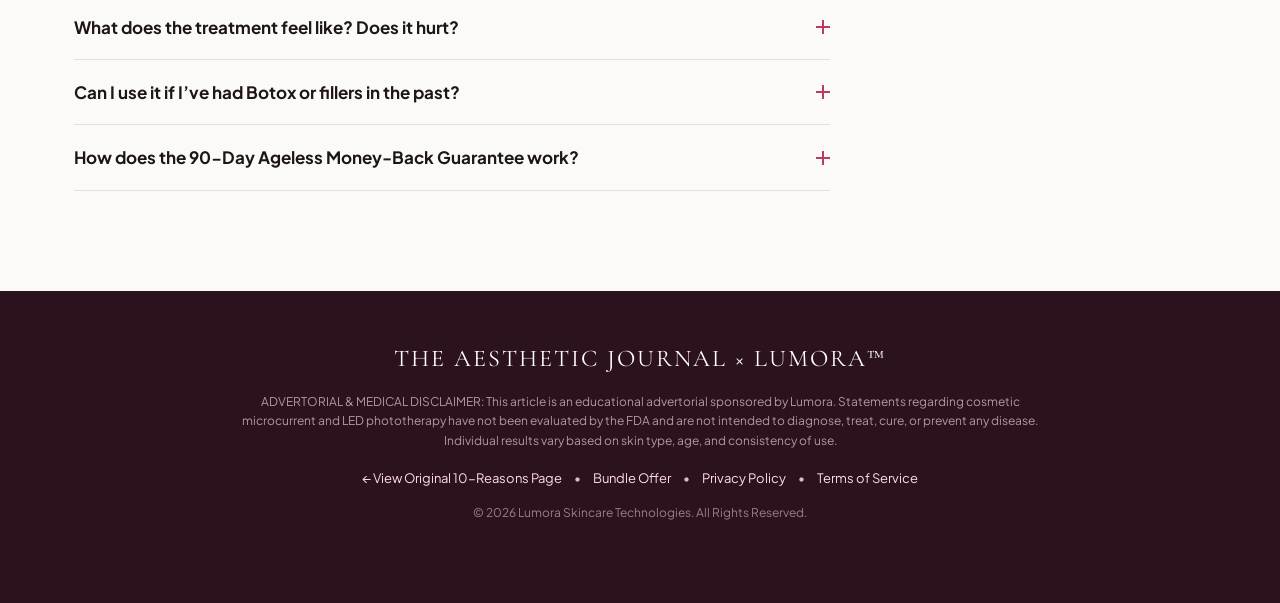
==== commit f30a0a35: "Ensure global window.gtag and dataLayer push for buy_now_click" ====
--- a/v2/index.html
+++ b/v2/index.html
@@ -6,6 +6,7 @@
   <script>
     window.dataLayer = window.dataLayer || [];
     function gtag(){dataLayer.push(arguments);}
+    window.gtag = gtag;
     gtag('js', new Date());
     gtag('config', 'G-MQ6MRG7C5P');
   </script>
@@ -632,7 +633,7 @@
     <a href="#offer" class="mob-sticky__btn">Claim BOGO →</a>
   </div>
 
-  <script src="/v2/script.js?v=3"></script>
+  <script src="/v2/script.js?v=4"></script>
   <script>
     window.va = window.va || function () { (window.vaq = window.vaq || []).push(arguments); };
   </script>
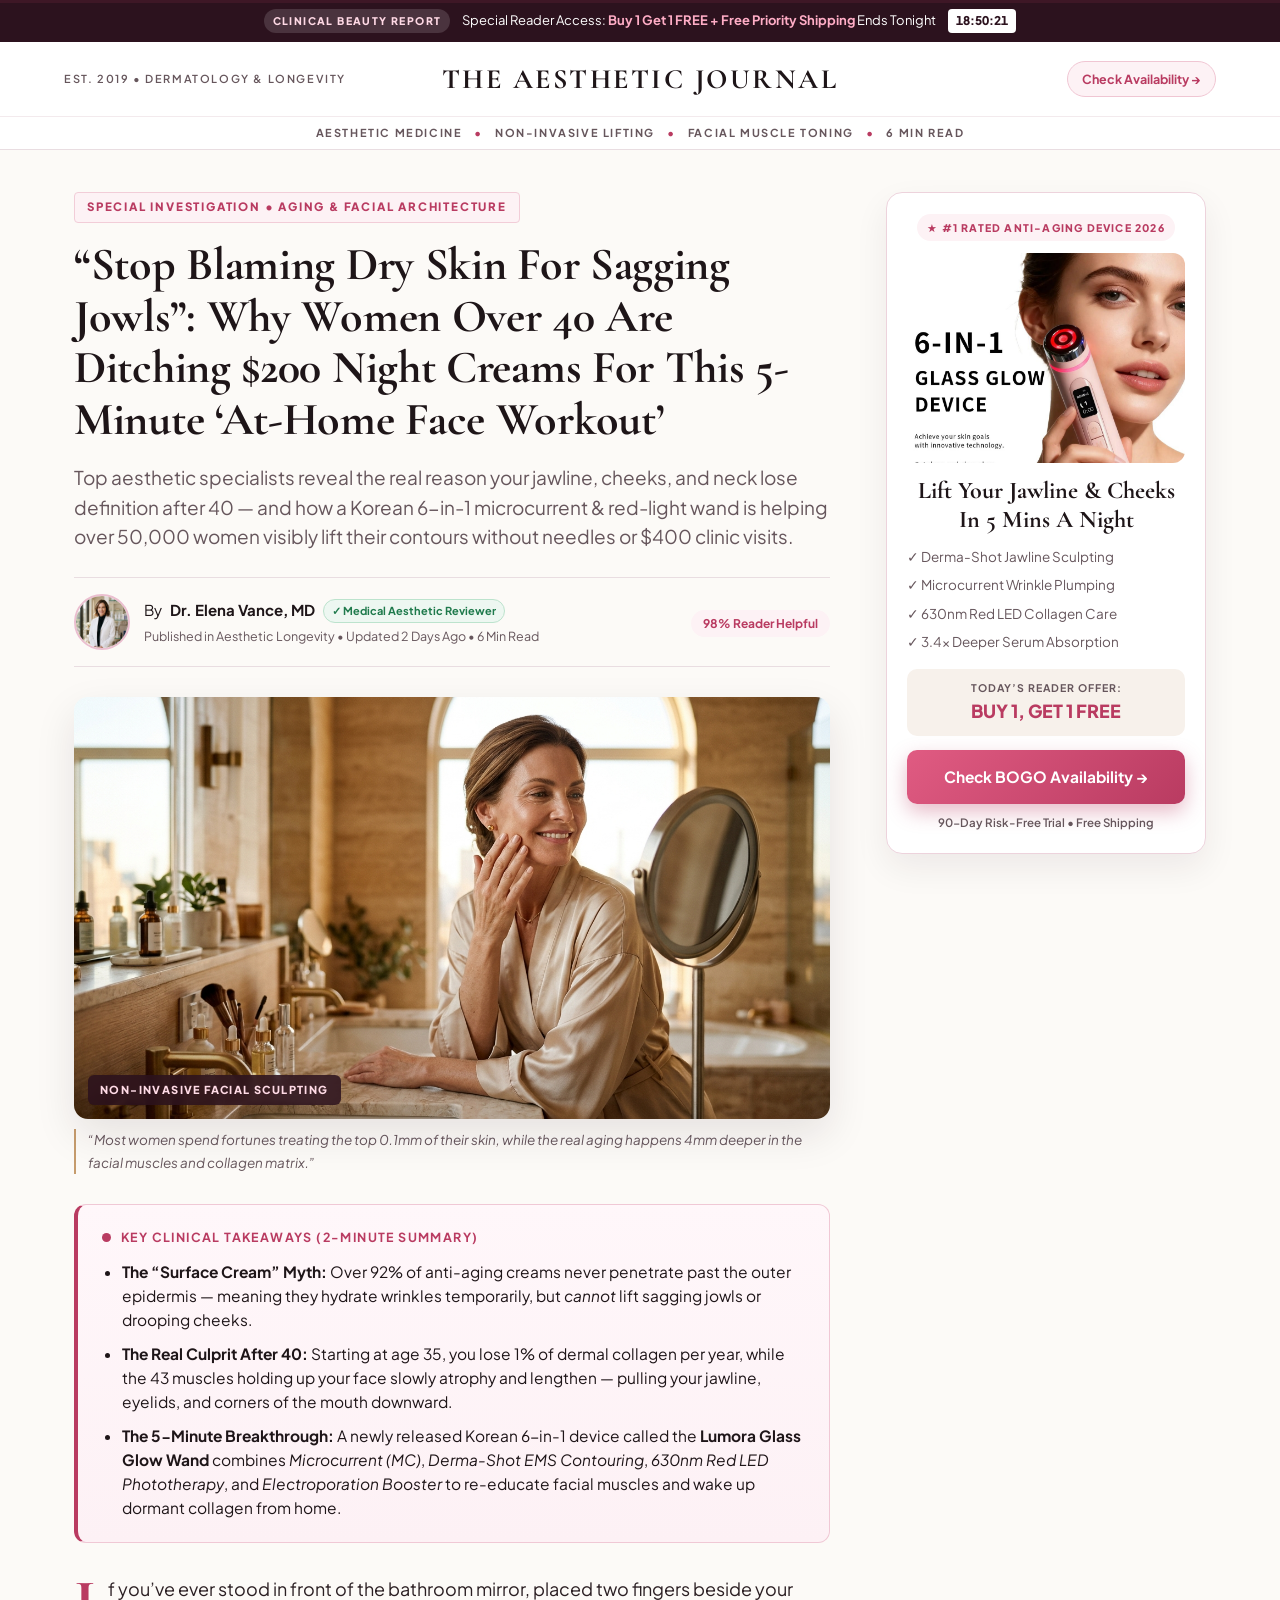
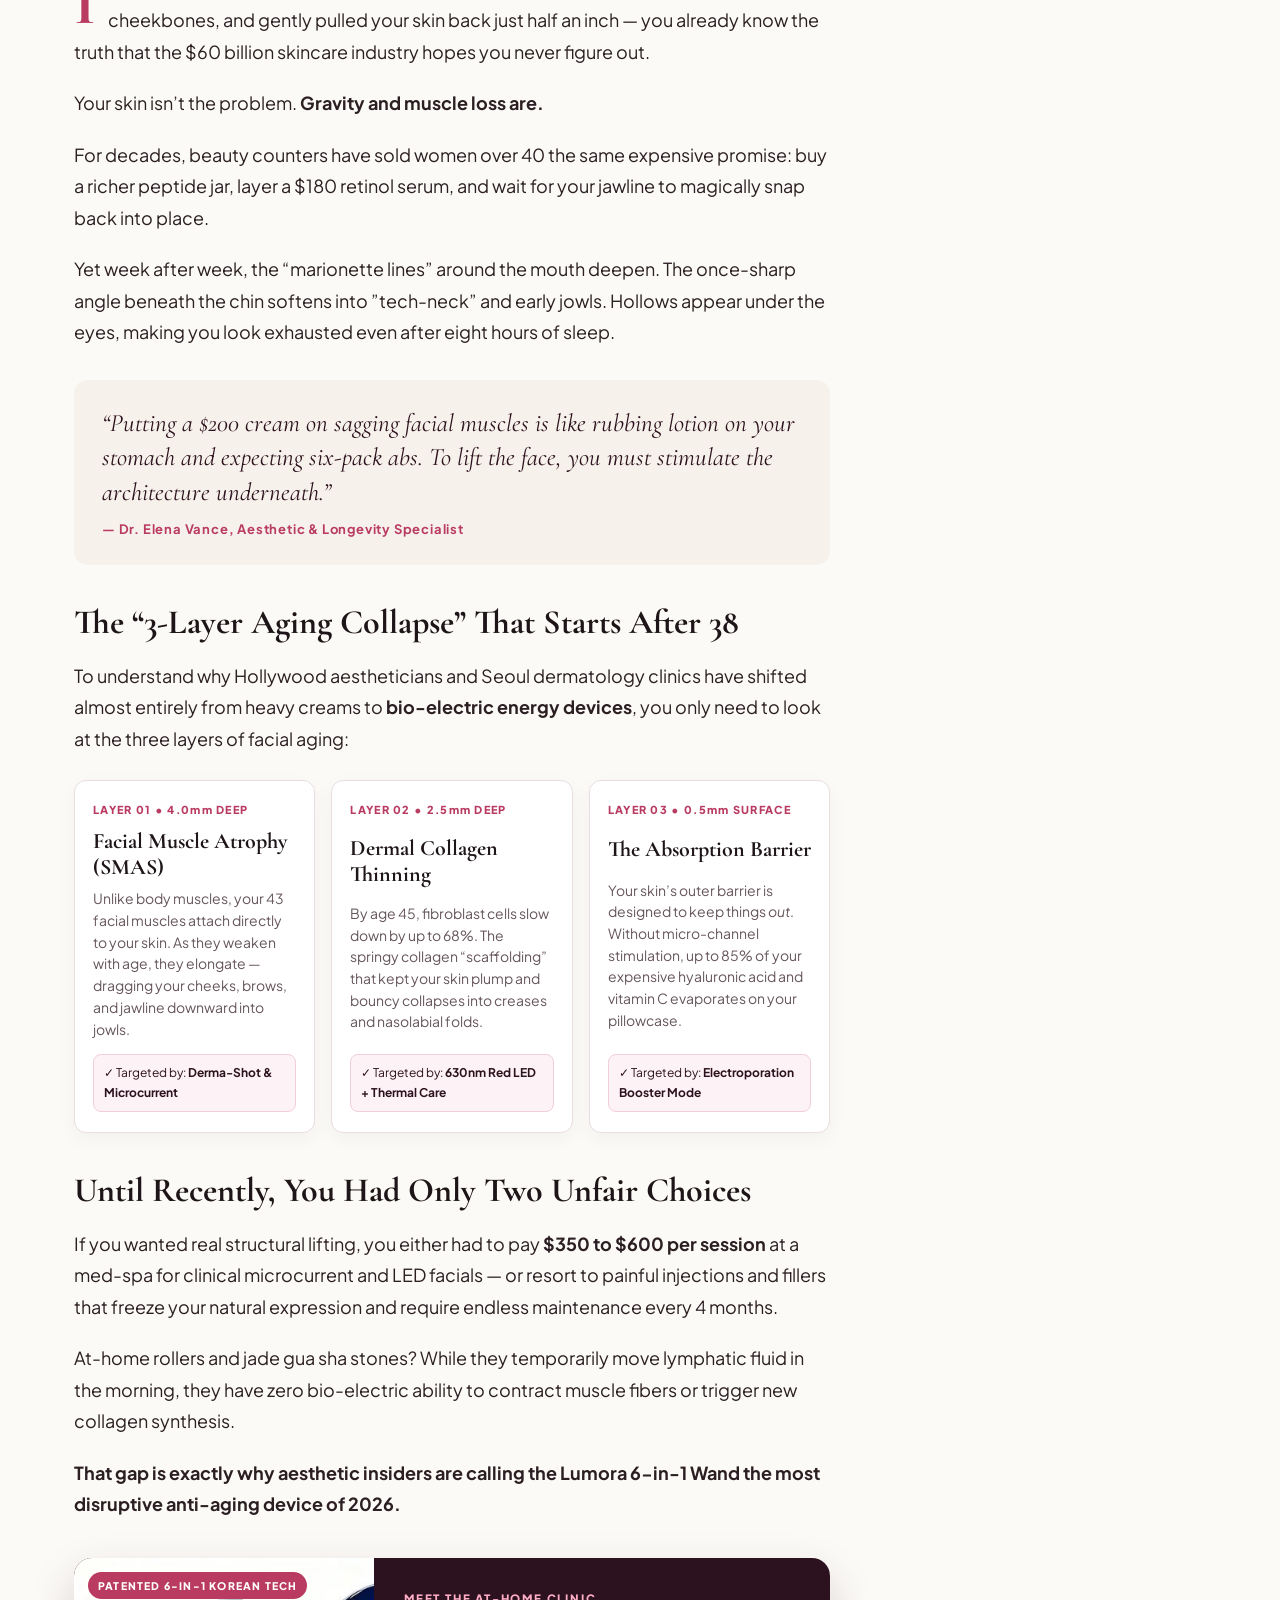
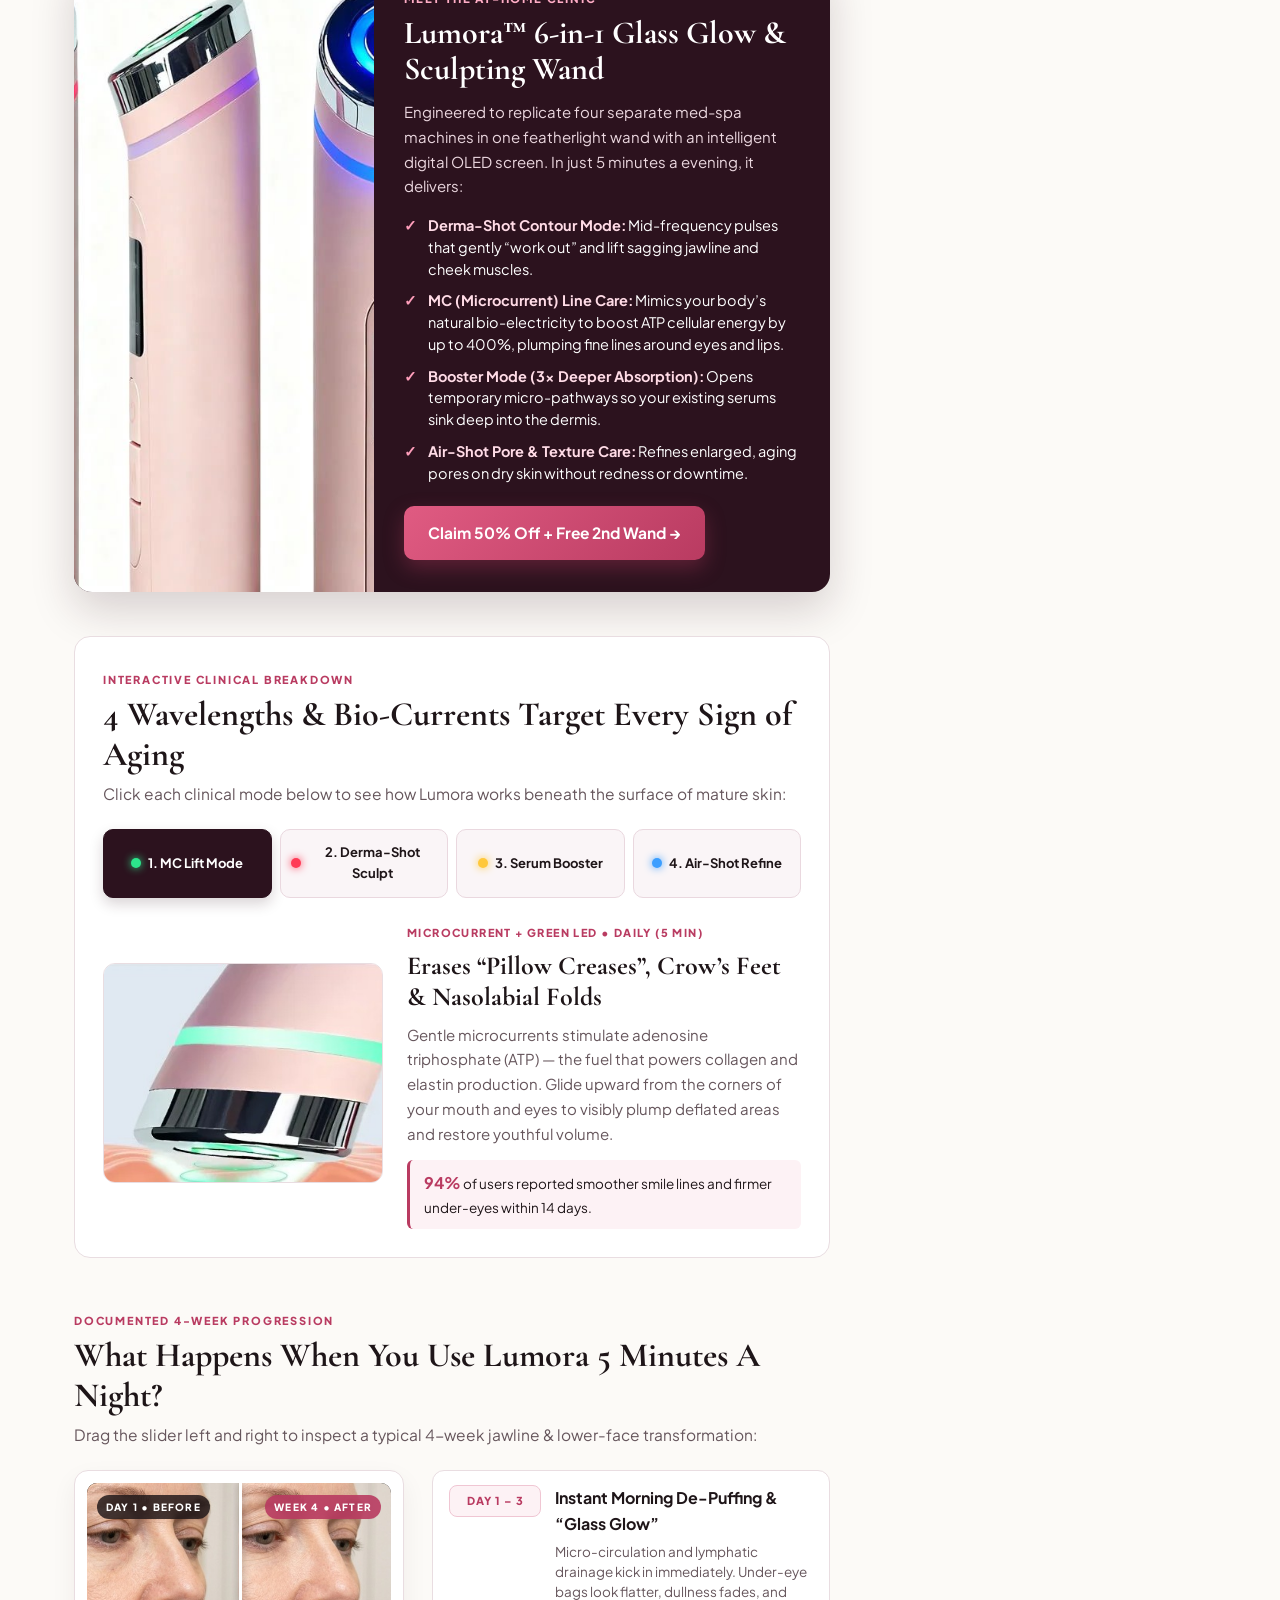
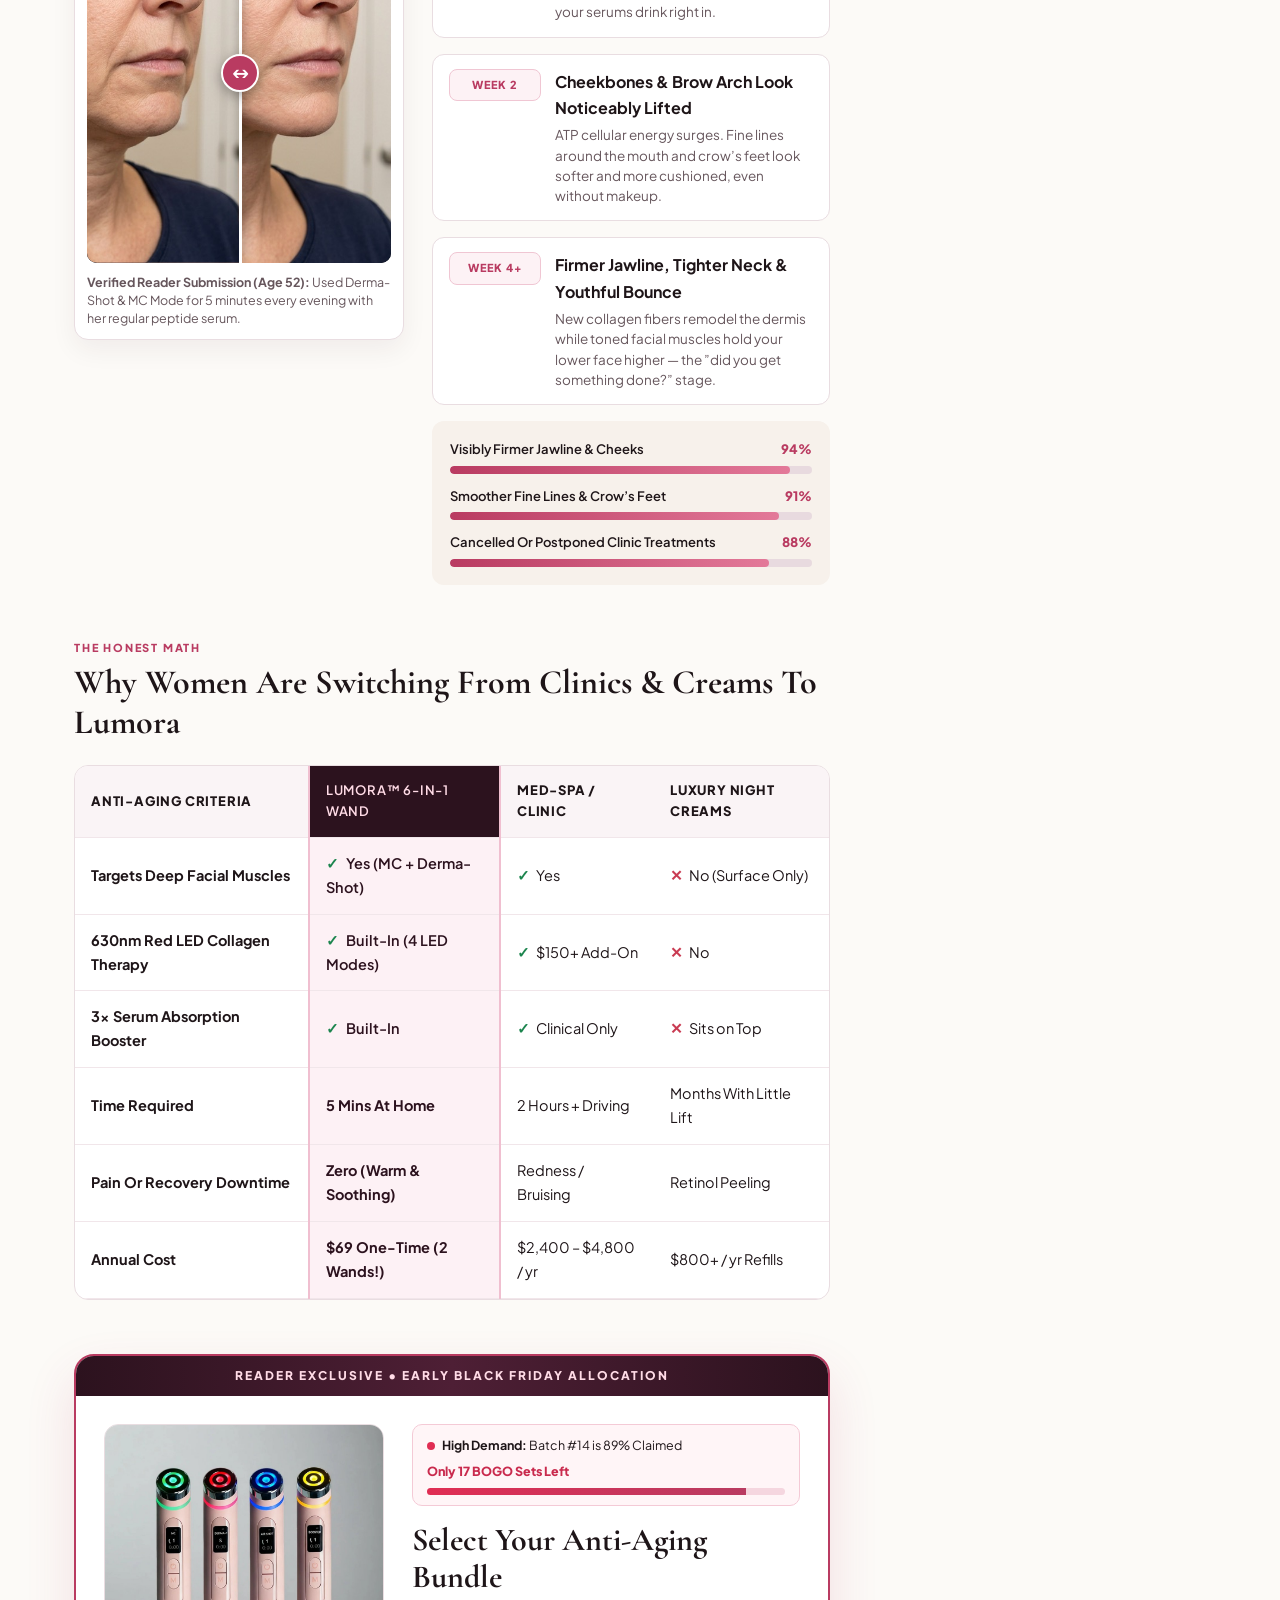
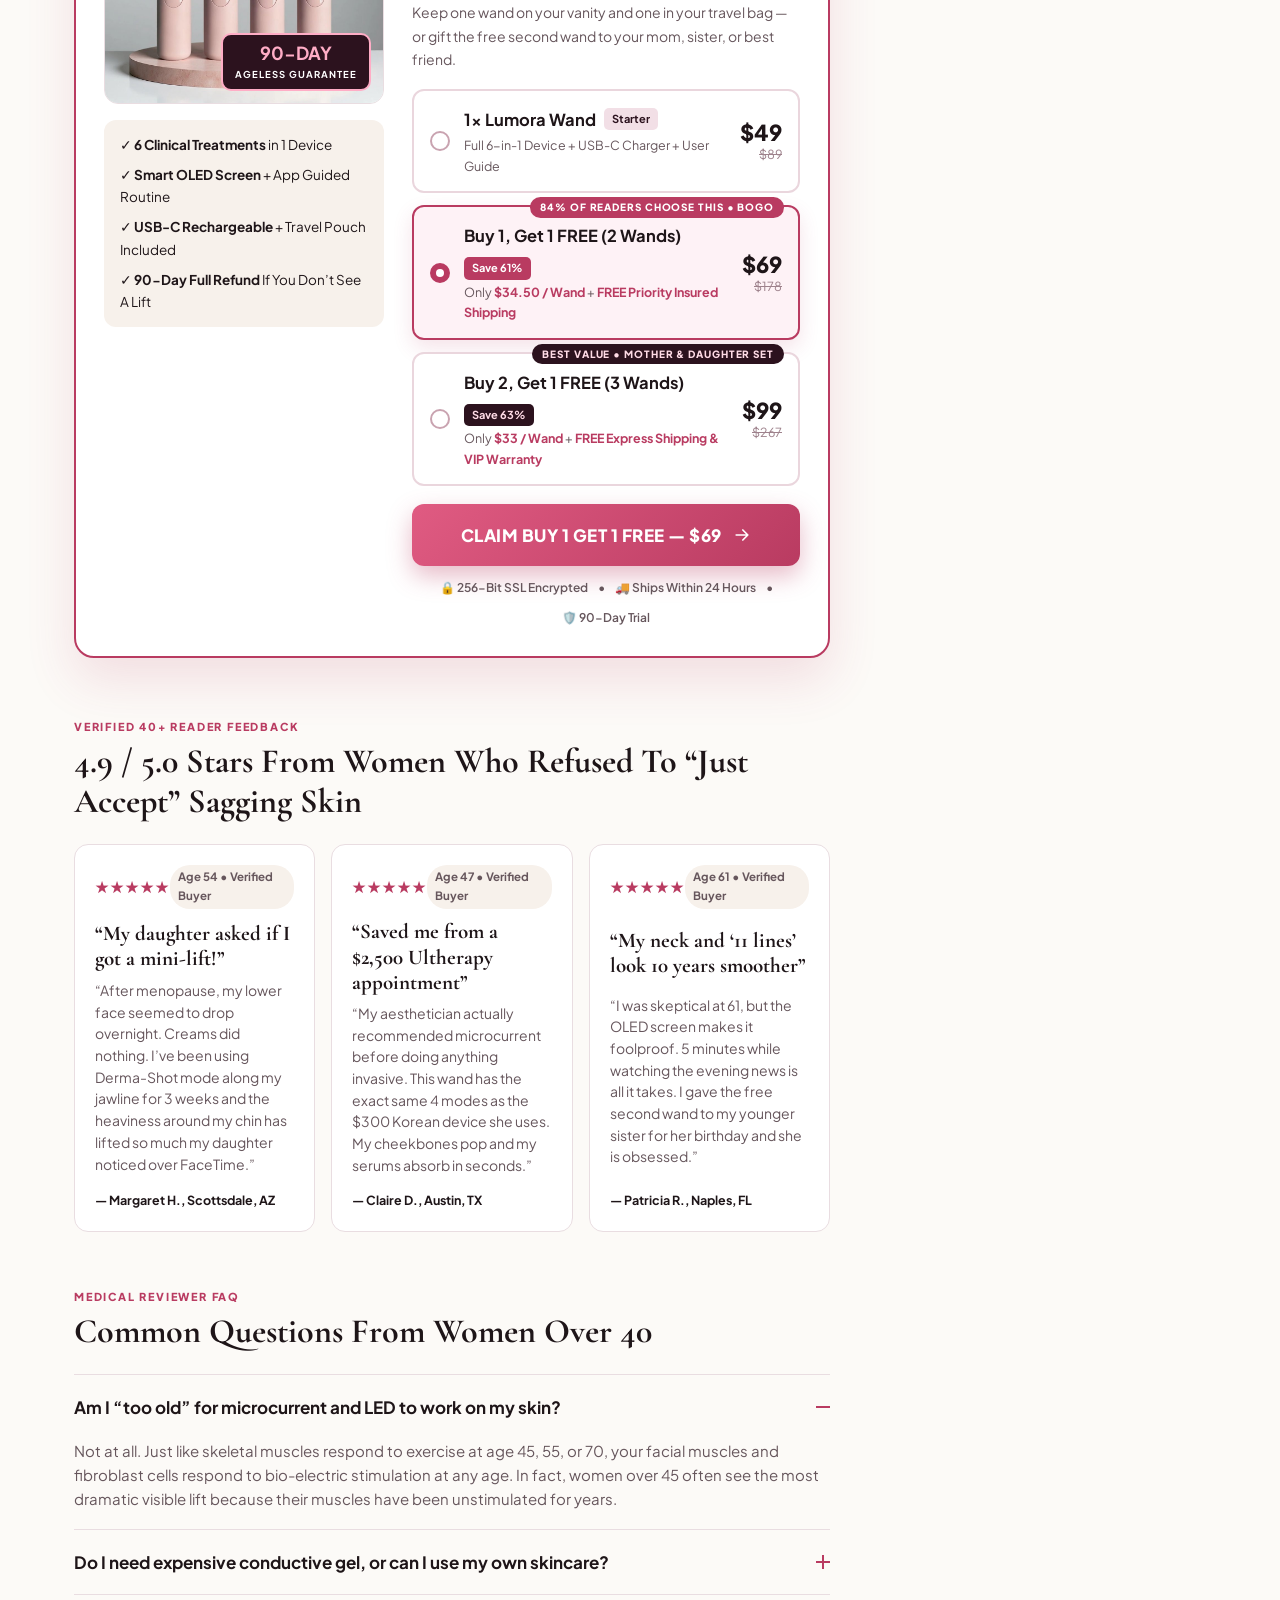
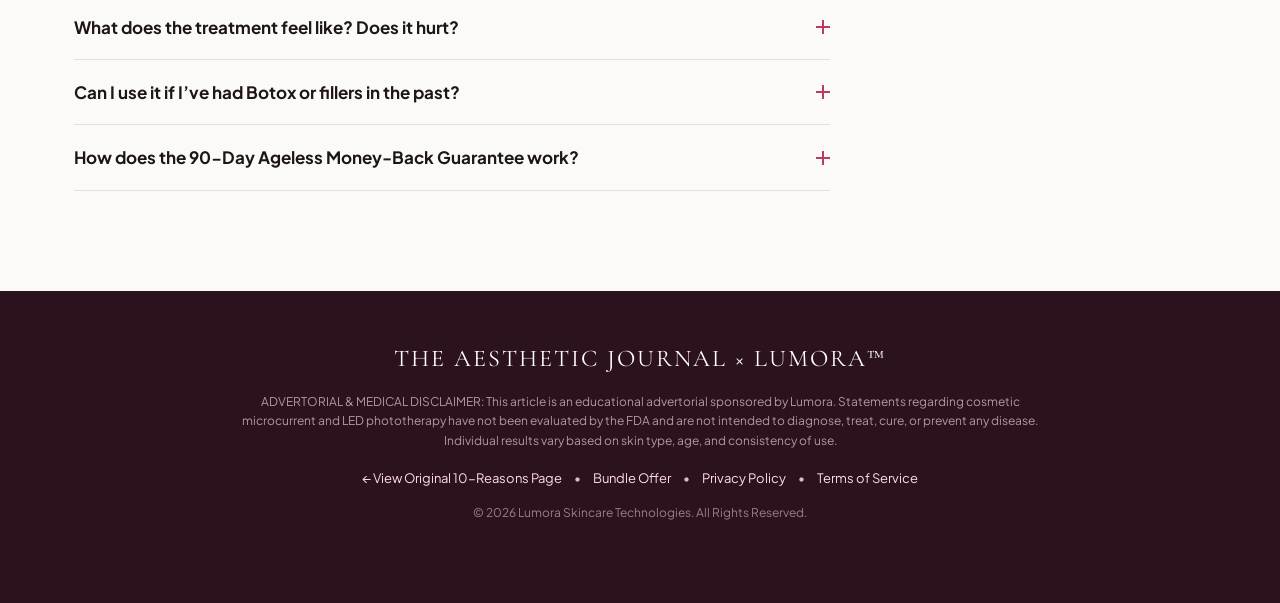
==== commit d2702399: "Restore standard clarity script without webdriver block" ====
--- a/v2/index.html
+++ b/v2/index.html
@@ -18,11 +18,9 @@
   <link rel="preconnect" href="https://fonts.gstatic.com" crossorigin />
   <link href="https://fonts.googleapis.com/css2?family=Cormorant+Garamond:ital,wght@0,500;0,600;0,700;1,500;1,600&family=Plus+Jakarta+Sans:wght@400;500;600;700;800&display=swap" rel="stylesheet" />
   <link rel="stylesheet" href="/v2/styles.css" />
-  <!-- Microsoft Clarity (Filtered: No bots, main domain only) -->
+  <!-- Microsoft Clarity -->
   <script type="text/javascript">
     (function(c,l,a,r,i,t,y){
-        // تجاهل البوتات وسيرفرات الفحص
-        if (navigator.webdriver || /headless|bot|crawl|spider/i.test(navigator.userAgent)) return;
         c[a]=c[a]||function(){(c[a].q=c[a].q||[]).push(arguments)};
         t=l.createElement(r);t.async=1;t.src="https://www.clarity.ms/tag/"+i;
         y=l.getElementsByTagName(r)[0];y.parentNode.insertBefore(t,y);
